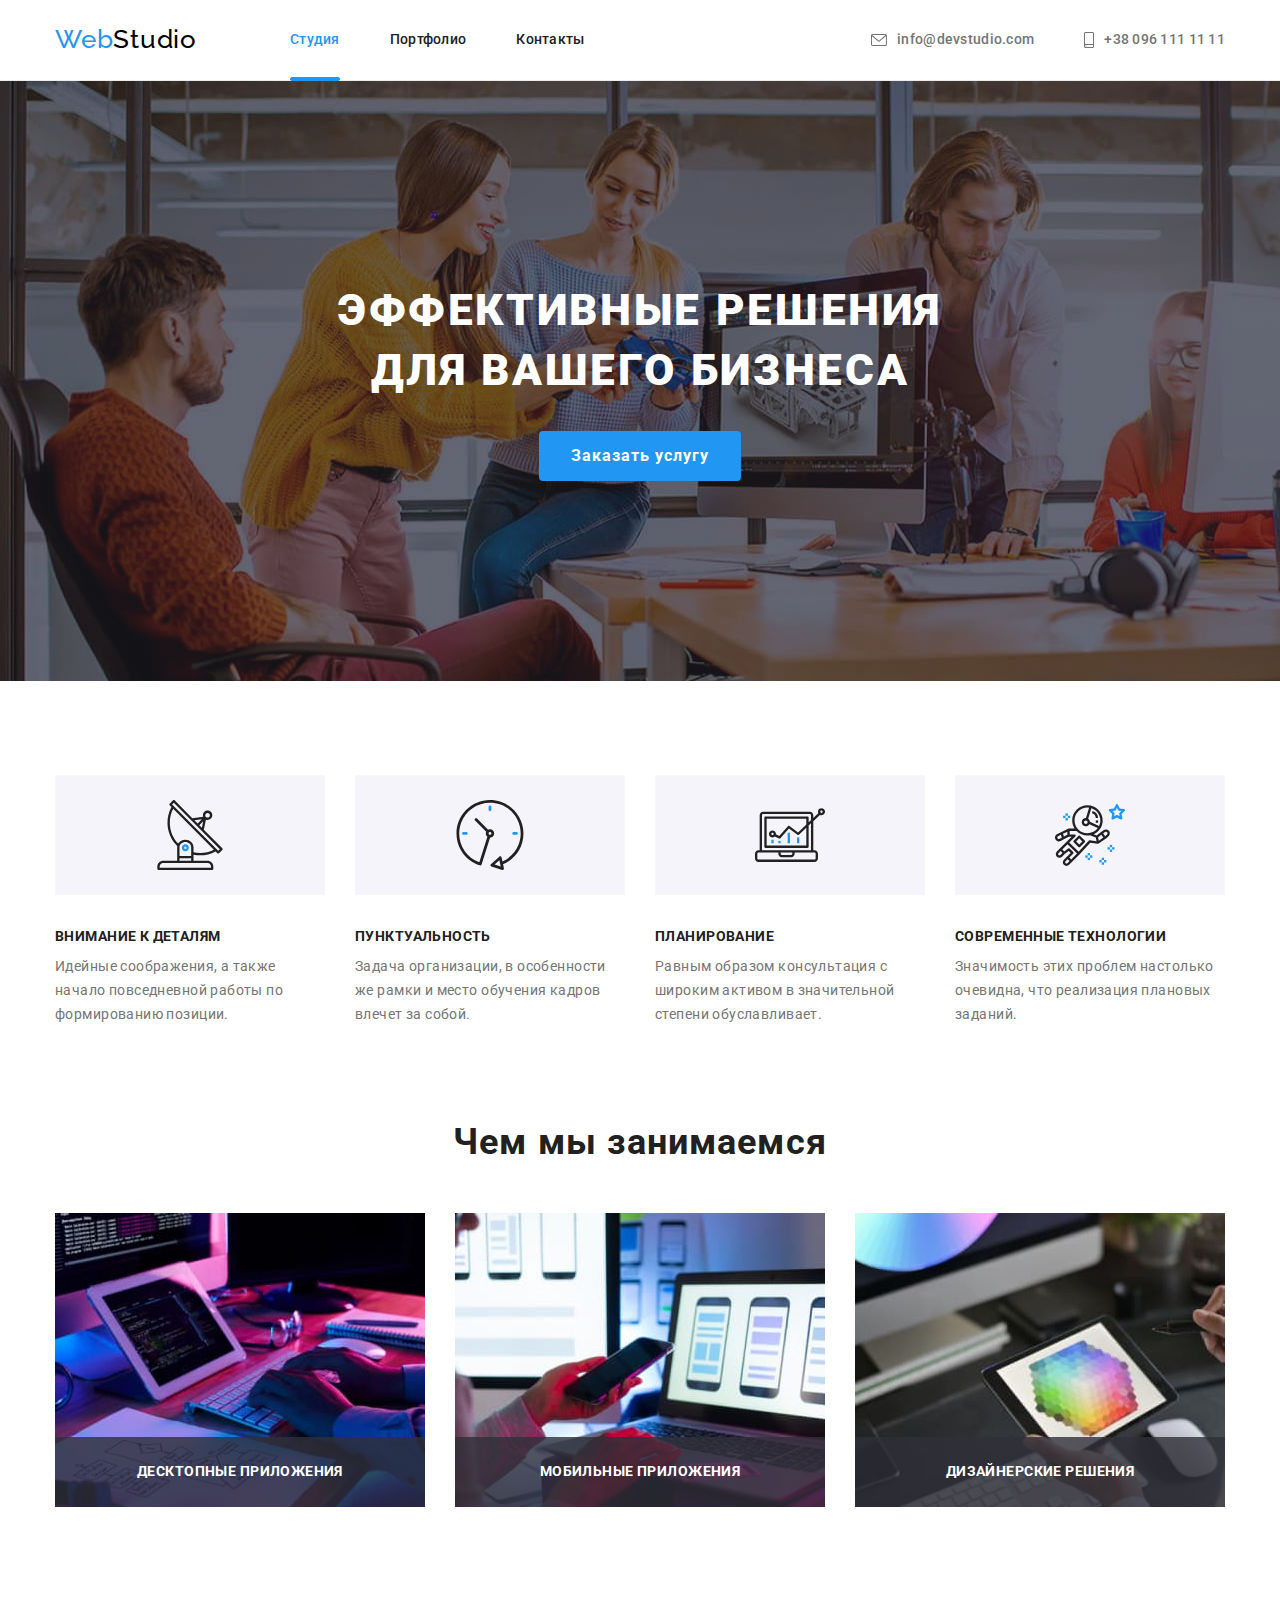
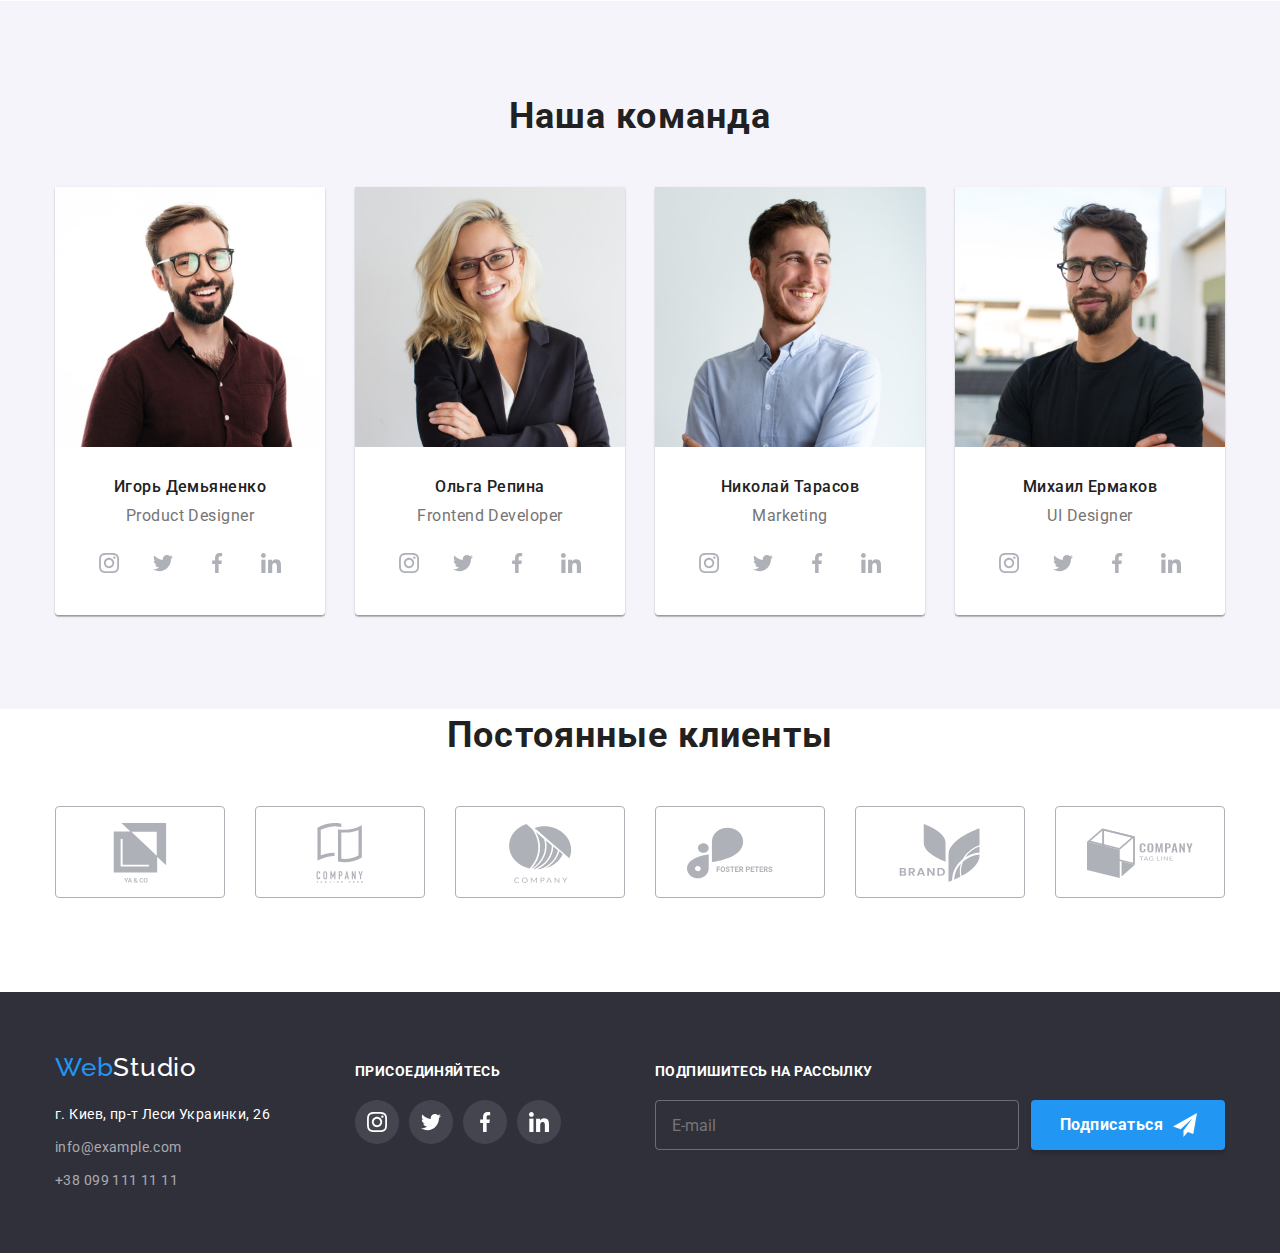
==== index.html @ 67bd7c1f "Скопировал 6 дз" ====
<!DOCTYPE html>
<html lang="ru">
<head>
    <meta charset="UTF-8">
    <meta http-equiv="X-UA-Compatible" content="IE=edge">
    <meta name="viewport" content="width=device-width, initial-scale=1.0">
    <title>Студия</title>

    <link rel="preconnect" href="https://fonts.googleapis.com">
    <link rel="preconnect" href="https://fonts.gstatic.com" crossorigin>
    <link href="https://fonts.googleapis.com/css2?family=Raleway:wght@700&family=Roboto:wght@400;500;700;900&display=swap"
        rel="stylesheet">
<link rel="stylesheet" href="https://cdnjs.cloudflare.com/ajax/libs/modern-normalize/1.1.0/modern-normalize.css">
        <link rel="stylesheet" href="./css/styles.css" />

</head>
<body>
    <header class="header">
     <div class="container header-container">
      <nav class="nav">
        <a href="./index.html" class="logo" lang="en"><span class="accent">Web</span>Studio
        </a>

        <ul class="site-nav list">
            <li class="nav-item current"><a href="./index.html" class="link current">Студия</a></li>
            <li class="nav-item"><a href="./portfolio.html" class="link">Портфолио</a></li>
            <li class="nav-item"><a href="" class="link">Контакты</a></li>
        </ul>
      </nav>
      
        <ul class="contacts list">
            <li class="contacts-item"><a href="mailto:info@devstudio.com" class="link"><svg class="mail-icon contact-icon"><use href="./images/icons.svg/symbol-defs.svg#icon-mail"></use></svg>info@devstudio.com</a></li>
            <li class="contacts-item"><a href="tel:+380961111111" class="link"><svg class="tel-icon contact-icon"><use href="./images/icons.svg/symbol-defs.svg#icon-tel"></use></svg>+38 096 111 11 11</a></li>
        </ul>
      </div>
    </header>

    <main>
    <section class="hero">
        <div class="container hero-container">
        <h1 class="title">Эффективные решения для вашего бизнеса</h1>

        <button type="button" class="button" data-modal-open>Заказать услугу</button>
    </div>
    </section>

    <section class="section pros">
        <div class="container">
        <h2 class="title visually-hidden">Особенности</h2>

        <ul class="pros-list list">
            <li class="pros-list-item"><svg class="pros-icons"><use href="./images/icons.svg/symbol-defs.svg#icon-details"></use></svg><h3 class="title">Внимание к деталям</h3>
            <p class="text">Идейные соображения, а также начало повседневной работы по формированию позиции.</p></li>
            <li class="pros-list-item"><svg class="pros-icons"><use href="./images/icons.svg/symbol-defs.svg#icon-punct"></use></svg><h3 class="title">Пунктуальность</h3>
            <p class="text">Задача организации, в особенности же рамки и место обучения кадров влечет за собой.</p></li>
            <li class="pros-list-item"><svg class="pros-icons"><use href="./images/icons.svg/symbol-defs.svg#icon-plan"></use></svg><h3 class="title">Планирование</h3>
            <p class="text">Равным образом консультация с широким активом в значительной степени обуславливает.</p></li>
            <li class="pros-list-item"><svg class="pros-icons"><use href="./images/icons.svg/symbol-defs.svg#icon-tech"></use></svg><h3 class="title">Современные технологии</h3>
            <p class="text">Значимость этих проблем настолько очевидна, что реализация плановых заданий.</p></li>
        </ul>
    </div>
    </section>

    <section class="section job">
        <div class="container">
        <h2 class="section-title">Чем мы занимаемся</h2>

        <ul class="job-list list">
            <li class="item-list"><div class="thumb job-label">
                <img src="./images/wwad/tabletpc1.jpg" alt="Планшет и клавиатура" width="370" height="294"/>
            <h3 class="job-list-label">Десктопные приложения</h3></div>
        </li>
            <li class="item-list"><div class="thumb job-label">
                <img src="./images/wwad/notebook.jpg" alt="Ноутбук" width="370" height="294"/>
            <h3 class="job-list-label">Мобильные приложения</h3></div>
        </li>
            <li class="item-list"><div class="thumb job-label">
                <img src="./images/wwad/tabletpc2.jpg" alt="Планшет и ручка" width="370" height="294"/>
            <h3 class="job-list-label">Дизайнерские решения</h3></div>
        </li>
        </ul>
        </div>
    </section>

    <section class="section-team">
        <div class="container">
        <h2 class="section-title">Наша команда</h2>

        <ul class="team-list list">
            <li class="team-item">
                <img src="./images/our-team/designer.jpg" alt="Дизайнер компании" width="270" height="260"/>
                <div class="team-info">
            <h3 class="title">Игорь Демьяненко</h3>
            <p class="text" lang="en">Product Designer</p>
            <ul class="social-links list">
                <li class="social-links-item">
                    <a href="" class="team-social-link link"><svg class="social-links-icons"><use href="./images/icons.svg/symbol-defs.svg#icon-instagram"></use></svg></a>
                </li>
                <li class="social-links-item">
                    <a href="" class="team-social-link link"><svg class="social-links-icons"><use href="./images/icons.svg/symbol-defs.svg#icon-twitter"></use></svg></a>
                </li>
                <li class="social-links-item">
                    <a href="" class="team-social-link link"><svg class="social-links-icons"><use href="./images/icons.svg/symbol-defs.svg#icon-facebook"></use></svg></a>
                </li>
                <li class="social-links-item">
                    <a href="" class="team-social-link link"><svg class="social-links-icons"><use href="./images/icons.svg/symbol-defs.svg#icon-linkedin"></use></svg></a>
                </li>
            </ul>
            </div>
        </li>
            <li class="team-item">
                <img src="./images/our-team/developer.jpg" alt="Девелопер компании" width="270" height="260"/>
                <div class="team-info">
            <h3 class="title">Ольга Репина</h3>
            <p class="text" lang="en">Frontend Developer</p>
            <ul class="social-links list">
                <li class="social-links-item">
                    <a href="" class="team-social-link link"><svg class="social-links-icons"><use href="./images/icons.svg/symbol-defs.svg#icon-instagram"></use></svg></a>
                </li>
                <li class="social-links-item">
                    <a href="" class="team-social-link link"><svg class="social-links-icons"><use href="./images/icons.svg/symbol-defs.svg#icon-twitter"></use></svg></a>
                </li>
                <li class="social-links-item">
                    <a href="" class="team-social-link link"><svg class="social-links-icons"><use href="./images/icons.svg/symbol-defs.svg#icon-facebook"></use></svg></a>
                </li>
                <li class="social-links-item">
                    <a href="" class="team-social-link link"><svg class="social-links-icons"><use href="./images/icons.svg/symbol-defs.svg#icon-linkedin"></use></svg></a>
                </li>
            </ul>
            </div>
        </li>
            <li class="team-item">
                <img src="./images/our-team/marketing.jpg" alt="Маркетолог компании" width="270" height="260"/>
                <div class="team-info">
            <h3 class="title">Николай Тарасов</h3>
            <p class="text" lang="en">Marketing</p>
            <ul class="social-links list">
                <li class="social-links-item">
                    <a href="" class="team-social-link link"><svg class="social-links-icons"><use href="./images/icons.svg/symbol-defs.svg#icon-instagram"></use></svg></a>
                </li>
                <li class="social-links-item">
                    <a href="" class="team-social-link link"><svg class="social-links-icons"><use href="./images/icons.svg/symbol-defs.svg#icon-twitter"></use></svg></a>
                </li>
                <li class="social-links-item">
                    <a href="" class="team-social-link link"><svg class="social-links-icons"><use href="./images/icons.svg/symbol-defs.svg#icon-facebook"></use></svg></a>
                </li>
                <li class="social-links-item">
                    <a href="" class="team-social-link link"><svg class="social-links-icons"><use href="./images/icons.svg/symbol-defs.svg#icon-linkedin"></use></svg></a>
                </li>
            </ul>
            </div>
        </li>
            <li class="team-item">
                <img src="./images/our-team/uidesigner.jpg" alt="Дизайнер пользовательского интерфейса компании" width="270" height="260"/>
                <div class="team-info">
            <h3 class="title">Михаил Ермаков</h3>
            <p class="text" lang="en">UI Designer</p>
            <ul class="social-links list">
                <li class="social-links-item">
                    <a href="" class="team-social-link link"><svg class="social-links-icons"><use href="./images/icons.svg/symbol-defs.svg#icon-instagram"></use></svg></a>
                </li>
                <li class="social-links-item">
                    <a href="" class="team-social-link link"><svg class="social-links-icons"><use href="./images/icons.svg/symbol-defs.svg#icon-twitter"></use></svg></a>
                </li>
                <li class="social-links-item">
                    <a href="" class="team-social-link link"><svg class="social-links-icons"><use href="./images/icons.svg/symbol-defs.svg#icon-facebook"></use></svg></a>
                </li>
                <li class="social-links-item">
                    <a href="" class="team-social-link link"><svg class="social-links-icons"><use href="./images/icons.svg/symbol-defs.svg#icon-linkedin"></use></svg></a>
                </li>
            </ul>
            </div>
        </li>
        </ul>
        </div>
    </section>

    <section class="section companies">
        <div class="container">
            <h2 class="section-title">Постоянные клиенты</h2>
            <ul class="companies-list list">
                <li class="companies-list-item"><a href="" class="companies-link">
                    <svg class="companies-icons"><use href="./images/icons.svg/symbol-defs.svg#icon-comp-1"></use></svg>
                </a></li>
                <li class="companies-list-item"><a href="" class="companies-link">
                    <svg class="companies-icons"><use href="./images/icons.svg/symbol-defs.svg#icon-comp-2"></use></svg>
                </a></li>
                <li class="companies-list-item"><a href="" class="companies-link">
                    <svg class="companies-icons"><use href="./images/icons.svg/symbol-defs.svg#icon-comp-3"></use></svg>
                </a></li>
                <li class="companies-list-item"><a href="" class="companies-link">
                    <svg class="companies-icons"><use href="./images/icons.svg/symbol-defs.svg#icon-comp-4"></use></svg>
                </a></li>
                <li class="companies-list-item"><a href="" class="companies-link">
                    <svg class="companies-icons"><use href="./images/icons.svg/symbol-defs.svg#icon-comp-5"></use></svg>
                </a></li>
                <li class="companies-list-item"><a href="" class="companies-link">
                    <svg class="companies-icons"><use href="./images/icons.svg/symbol-defs.svg#icon-comp-6"></use></svg>
                </a></li>
            </ul>
        </div>
    </section>
</main>

    <footer class="footer">
        <div class="container footer-box">
            <div class="footer-left-side">
            <div class="footer-list">
            <a href="./index.html" class="logo" lang="en"><span class="accent">Web</span>Studio</a>
        
            <address class="adress">
                <p class="text">г. Киев, пр-т Леси Украинки, 26</p>
            
                <ul class="list">
                    <li class="adress-item"><a href="mailto:info@example.com" class="adress-link link adress">info@example.com</a></li>
                    <li class="adress-item"><a href="tel:+380991111111" class="adress-link link adress">+38 099 111 11 11</a></li>
                </ul>
            </address>
        </div>
            <div class="footer-links">
            <h2 class="social-links-title">присоединяйтесь</h2>
            <ul class="footer-links-list list">
                <li class="footer-links-item">
                    <a href="" class="footer-social-link link"><svg class="social-links-icons footer-icons"><use href="./images/icons.svg/symbol-defs.svg#icon-instagram"></use></svg>
                    </a></li>
                <li class="footer-links-item">
                    <a href="" class="footer-social-link link"><svg class="social-links-icons footer-icons"><use href="./images/icons.svg/symbol-defs.svg#icon-twitter"></use></svg>
                    </a></li>
                <li class="footer-links-item">
                    <a href="" class="footer-social-link link"><svg class="social-links-icons footer-icons"><use href="./images/icons.svg/symbol-defs.svg#icon-facebook"></use></svg>
                    </a></li>
                <li class="footer-links-item">
                    <a href="" class="footer-social-link link"><svg class="social-links-icons footer-icons"><use href="./images/icons.svg/symbol-defs.svg#icon-linkedin"></use></svg>
                    </a></li>
            </ul>
            </div>
        </div>
            <div class="footer-form">
                <p class="email-form-text">Подпишитесь на рассылку</p>
                <form name="email-form" class="email-form" autocomplete="on">
                        <input name="email" type="email" class="email-input" placeholder="E-mail" required>
                    <button type="submit" class="email-submit-button">Подписаться<svg class="send-icon"><use href="./images/icons.svg/symbol-defs.svg#icon-send"></use></svg></button>
                </form>
            </div>
          </div>
    </footer>
    <div class="backdrop is-hidden" data-modal>
        <div class="modal-window">
            <button class="close-button" type="button" data-modal-close><svg class="close-button-icon"><use href="./images/icons.svg/symbol-defs.svg#icon-close"></use></svg></button>
            <form class="modal-form">        
            <p class="modal-title">Оставьте свои данные, мы вам перезвоним</p>
            <label class="modal-form-label">
                Имя
                <span class="modal-form-box">
                <input type="name" class="input-form" name="name" required><svg class="modal-form-icon"><use href="./images/icons.svg/symbol-defs.svg#icon-person"></use></svg></span>
            </label> 
            <label class="modal-form-label">
                Телефон
                <span class="modal-form-box">
                <input type="tel" class="input-form" name="tel" required><svg class="modal-form-icon"><use href="./images/icons.svg/symbol-defs.svg#icon-phone"></use></svg></span>
            </label>
            <label class="modal-form-label">
                Почта
                <span class="modal-form-box">
                <input type="email" class="input-form" name="email" required><svg class="modal-form-icon"><use href="./images/icons.svg/symbol-defs.svg#icon-email"></use></svg></span>
            </label>
            <label class="modal-form-label">
                Комментарий
                <textarea name="comment" class="modal-textarea input-form" placeholder="Введите текст">
                </textarea>
            </label>
            <input type="checkbox" name="user_policy" class="modal-check visually-hidden" id="modal-checkbox" required>
            <label for="modal-checkbox" class="checkbox-label">
                    Соглашаюсь с рассылкой и принимаю&nbsp; <a href="" class="modal-form-link">Условия договора</a>
                </label>
                <button type="submit" class="modal-form-submit">Отправить</button>
        </form>
     </div>
    </div> 
    <script src="./modal.js"></script>
</body>
</html>
---- css/styles.css ----
/* Цвет фона шапки #FFFFFF */
/* Цвет фона подвала #2F303A */
/* Основной цвет фона #E5E5E5 */
/* Вторичный цвет фона #F5F4FA */
/* Основной цвет #212121 */
/* Вторичный цвет #757575 */
/* Цвет акцента #2196F3 */
/* Цвет ссылок адресса rgba(255, 255, 255, 0.6); */
/* Белый цвет #FFFFFF */
/* Чёрный цвет #000000 */

:root {
  --header-bgc: #ffffff;
  --footer-bgc: #2f303a;
  --primary-bgc: #e5e5e5;
  --secondary-bgc: #f5f4fa;
  --primary-text-color: #212121;
  --secondary-text-color: #757575;
  --accent-colour: #2196f3;
  --secondary-white-color: rgba(255, 255, 255, 0.6);
  --primary-white-color: #ffffff;
  --primary-black-color: #000000;
  --adress-color: rgba(255, 255, 255, 0.6);
  --accent-secondary-color: #188ce8;
  --work-list-set-gap: 30px;
  --header-border-color: #ececec;
  --social-link-team-color: #afb1b8;
  --label-bg-color: rgba(47, 48, 58, 0.8);
  --works-overlay-color: rgba(33, 150, 243, 0.9);
  --backdrop-bg-color: rgba(0, 0, 0, 0.2);
}

body {
  background-color: var(--primary-white-color);
  color: var(--primary-text-color);

  font-family: Roboto, sans-serif;
}

img {
  display: block;
}

p:last-child {
  margin-bottom: 0;
}

.list {
  list-style-type: none;
  padding-left: 0;
  margin-top: 0;
  margin-bottom: 0;
}

.title {
  font-weight: 700;
  font-size: 36px;
  line-height: 1.17;
  letter-spacing: 0.03em;

  margin-top: 0;
  margin-bottom: 50px;
}

.thumb {
  position: relative;
    overflow: hidden;
}

.visually-hidden {
  position: absolute !important;
  clip: rect(1px 1px 1px 1px);
  clip: rect(1px, 1px, 1px, 1px);
  padding: 0 !important;
  border: 0 !important;
  height: 1px !important;
  width: 1px !important;
  overflow: hidden;
}

.section-title {
  font-weight: 700;
  font-size: 36px;
  line-height: 1.17;
  letter-spacing: 0.03em;
  text-align: center;

  margin-top: 0;
  margin-bottom: 50px;
}

.link {
  color: var(--primary-text-color);

  text-decoration: none;

  transition-property: color;
  transition-duration: 250ms;
  transition-timing-function: cubic-bezier(0.4, 0, 0.2, 1);
}

.section {
  padding-top: 94px;
  padding-bottom: 94px;
}

.header {
  background-color: var(--primary-white-color);

  border-bottom: 1px solid var(--header-border-color);

  font-weight: 500;
  font-size: 14px;
  line-height: 1.14;
  letter-spacing: 0.02em;

  padding-top: 24px;
  padding-bottom: 25px;
}

.container {
  width: 1200px;
  padding-left: 15px;
  padding-right: 15px;
  margin-left: auto;
  margin-right: auto;
}

.container.header-container {
  display: flex;
  align-items: center;
}

.accent {
  color: var(--accent-colour);
}

.logo {
  color: var(--primary-black-color);

  text-decoration: none;

  font-family: Raleway;
  font-weight: 500;
  font-size: 26px;
  line-height: 1.2;
  letter-spacing: 0.03em;

  transition-property: color;
  transition-duration: 250ms;
  transition-timing-function: cubic-bezier(0.4, 0, 0.2, 1);
}

.logo:hover,
.logo:focus {
  color: var(--accent-colour);
}

.link:hover,
.link:focus {
  color: var(--accent-colour);
}

.nav {
  display: flex;
  align-items: center;
}

.site-nav {
  display: flex;
  margin-left: 93px;
}

.nav-item:not(:first-child) {
  margin-left: 50px;
}

.contacts {
  display: flex;
  margin-left: auto;
}

.contacts-item .link {
  display: flex;
}

.contact-icon {
  fill: var(--secondary-text-color);
  margin-right: 10px;
}

.contacts-item .link:hover .contact-icon,
.contacts-item .link:focus .contact-icon {
  fill: var(--accent-colour);
}

.mail-icon {
  margin: auto;
  margin-right: 10px;
  width: 16px;
  height: 12px;

  transition-property: fill;
  transition-duration: 250ms;
  transition-timing-function: cubic-bezier(0.4, 0, 0.2, 1);
}

.tel-icon {
  width: 10px;
  height: 16px;

  transition-property: fill;
  transition-duration: 250ms;
  transition-timing-function: cubic-bezier(0.4, 0, 0.2, 1);
}

.site-nav .link.current {
  color: var(--accent-colour);
}

.nav-item.current{
  position: relative;
}

.site-nav .link.current::after {
  display: block;
  position: absolute;
  bottom: -33px;
  content: "";
  background-color: var(--accent-colour);
  width: 100%;
  height: 4px;
  border-radius: 2px;
  border: 1px solid var(--accent-colour);
}

.contacts-item:not(:first-child) {
  margin-left: 50px;
}

.contacts .link {
  color: var(--secondary-text-color);
}
  
.contacts .link:hover,
.contacts .link:focus {
  color: var(--accent-colour);
}

.footer {
  background-color: var(--footer-bgc);

  padding-top: 60px;
  padding-bottom: 60px;
}

.footer .logo {
  color: var(--primary-white-color);

  text-decoration: none;

  font-family: Raleway;
  font-weight: 500;
  font-size: 26px;
  line-height: 1.2;
  letter-spacing: 0.03em;
}

.footer .logo:hover,
.footer .logo:focus {
  color: var(--accent-colour);
}

.container.footer-box {
  display: flex;
  align-items: baseline;
  justify-content: space-between;
}

.footer-left-side {
  flex-wrap: wrap;
  justify-content: space-between;
}

.adress {
  margin-top: 20px;
}

.adress .text {
  color: var(--primary-white-color);

  margin-top: 0;
  margin-bottom: 9px;

  font-style: normal;
  font-weight: 400;
  font-size: 14px;
  line-height: 1.7;
  letter-spacing: 0.03em;
}

.adress-link {
  color: var(--adress-color);

  font-style: normal;
  font-weight: 400;
  font-size: 14px;
  line-height: 1.7;
  letter-spacing: 0.03em;
}

.adress-item:first-child {
  margin-bottom: 9px;
}

.adress-list .link:hover,
.adress-list .link:focus {
  color: var(--accent-colour);
}

.social-links-title {
  color: var(--primary-white-color);

  font-size: 14px;
  line-height: 1.14;
  letter-spacing: 0.03em;
  text-transform: uppercase;

  margin-top: 0px;
  margin-bottom: 20px;
}

.footer-list {
  display: inline-block;
  width: calc((100% - 30px) / 2);
}

.footer-left-side {
  display: flex;
  width: calc((100% - 30px) / 2);
}

.footer-form {
  width: calc((100% - 30px) / 2);
}

.footer-links {
  display: inline-block;
  width: calc((100% - 30px) / 2);
}

.footer-links-list {
  display: flex;
}

.footer-links-item:not(:first-child) {
  margin-left: 10px;
}

.footer-left-side{
  display: flex;
  align-items: baseline;
}

.email-form-text {
  color: var(--primary-white-color);

  margin-top: 0;
  margin-bottom: 20px;

  font-weight: 700;
  font-size: 14px;
  line-height: 1.14;
  letter-spacing: 0.03em;
  text-transform: uppercase;
}

.email-form {
  display: flex;
}

.email-input {
  padding-left: 16px;
  flex-grow: 1;
  height: 50px;

  color: var(--primary-white-color);
  background-color: transparent;
  border: 1px solid rgba(255, 255, 255, 0.3);
  box-shadow:(0px 4px 4px rgba(0, 0, 0, 0.15));
  border-radius: 4px;
}

.send-icon {
  fill: var(--primary-white-color);
  width: 24px;
  height: 24px;
  margin-left: 10px;
}

.email-submit-button {
  display: inline-flex;
  align-items: center;
  color: var(--primary-white-color);
  background-color: var(--accent-colour);

  border: 0px;
  box-shadow: 0px 4px 4px rgba(0, 0, 0, 0.15);
  border-radius: 4px;

  cursor: pointer;

  margin-left: 12px;
  padding-left: 29px;
  padding-right: 28px;

  font-style: normal;
  font-weight: 700;
  font-size: 16px;
  line-height: 1.88;
  letter-spacing: 0.03em;

  transition-property: background-color;
  transition-duration: 250ms;
  transition-timing-function: cubic-bezier(0.4, 0, 0.2, 1);
}

.email-submit-button:hover,
.email-submit-button:focus {
  color: var(--primary-white-color);
  background-color: var(--accent-secondary-color);
}

.hero {
  background-color: #2f303a;
  background-image: linear-gradient(
      rgba(47, 48, 58, 0.4),
      rgba(47, 48, 58, 0.4)
    ),
    url(../images/bg-images/hero-bg.jpg);
  background-repeat: no-repeat;
  background-size: cover;
  text-align: center;

  padding-top: 200px;
  padding-bottom: 200px;
}

.container.hero-container {
  margin-left: auto;
  margin-right: auto;
  max-width: 696px;
}

.hero .title {
  color: var(--primary-white-color);

  margin-top: 0;
  margin-bottom: 30px;

  font-weight: 900;
  font-size: 44px;
  line-height: 1.36;

  text-align: center;
  letter-spacing: 0.06em;
  text-transform: uppercase;
}

.hero .button {
  background-color: var(--accent-colour);
  color: var(--primary-white-color);

  border: 0px;
  border-radius: 4px;
  padding: 10px 32px;

  cursor: pointer;

  font-family: inherit;
  font-weight: 700;
  font-size: 16px;
  line-height: 1.88;
  letter-spacing: 0.06em;

  transition-property: background-color;
  transition-duration: 250ms;
  transition-timing-function: cubic-bezier(0.4, 0, 0.2, 1);
}

.hero .button:hover,
.hero .button:focus {
  background-color: var(--accent-secondary-color);
}

.section.pros {
  padding-bottom: 47px;
}

.pros-list {
  margin-top: calc(-1 * var(--work-list-set-gap));
  margin-left: calc(-1 * var(--work-list-set-gap));
  display: flex;
  flex-wrap: wrap;
}

.pros-icons {
  width: 100%;
  height: 120px;
  background-color: var(--secondary-bgc);
  padding: 25px 100px;
  margin-bottom: 30px;
}

.pros-list-item {
  margin-top: var(--work-list-set-gap);
  margin-left: var(--work-list-set-gap);
  flex-basis: calc(100% / 4 - var(--work-list-set-gap));
}

.pros-list .title {
  margin-top: 0;
  margin-bottom: 10px;

  font-weight: 700;
  font-size: 14px;
  line-height: 1.14;
  letter-spacing: 0.03em;
  text-transform: uppercase;
}

.pros-list .text {
  color: var(--secondary-text-color);

  font-size: 14px;
  line-height: 1.7;
  letter-spacing: 0.03em;

  margin-top: 0;
  margin-bottom: 0;
}

.section.job {
  padding-top: 47px;
}

.job-list {
  margin-top: calc(-1 * var(--work-list-set-gap));
  margin-left: calc(-1 * var(--work-list-set-gap));
  display: flex;
  flex-wrap: wrap;
}

.job-list .item-list {
  margin-top: var(--work-list-set-gap);
  margin-left: var(--work-list-set-gap);
  flex-basis: calc(100% / 3 - var(--work-list-set-gap));
}

.job-list-label {
  color: var(--primary-white-color);
  background-color: var(--label-bg-color);

  font-weight: 700;
  font-size: 14px;
  line-height: 1.14;
  text-align: center;
  letter-spacing: 0.03em;
  text-transform: uppercase;

  width: 100%;
  height: 70px;
  position: absolute;
  bottom: 0;
  margin: 0;
  padding-top: 27px;
}

/* ======TEAM====== */

.section-team {
  background-color: var(--secondary-bgc);

  padding-top: 94px;
  padding-bottom: 94px;
}

.team-list .title {
  font-weight: 500;
  font-size: 16px;
  line-height: 1.19;
  letter-spacing: 0.03em;
  text-align: center;

  margin-bottom: 10px;
}

.team-list {
  margin: auto;
  margin-top: calc(-1 * var(--work-list-set-gap));
  margin-left: calc(-1 * var(--work-list-set-gap));
  display: flex;
  flex-wrap: wrap;
}

.team-item {
  box-shadow: 0px 1px 3px rgba(0, 0, 0, 0.12), 0px 1px 1px rgba(0, 0, 0, 0.14),
    0px 2px 1px rgba(0, 0, 0, 0.2);
  border-radius: 0px 0px 4px 4px;

  margin-top: var(--work-list-set-gap);
  margin-left: var(--work-list-set-gap);
  flex-basis: calc(100% / 4 - var(--work-list-set-gap));
}

.team-list .text {
  color: var(--secondary-text-color);
  font-size: 16px;
  line-height: 1.19;
  letter-spacing: 0.03em;
  text-align: center;

  margin-top: 0;
}

.team-info {
  border-radius: 0px 0px 4px 4px;

  padding-top: var(--work-list-set-gap);
  padding-bottom: var(--work-list-set-gap);
  background-color: var(--primary-white-color);
}

.social-links {
  display: flex;
  justify-content: center;
  align-content: center;
}

.footer-social-link {
  background-color: rgba(255, 255, 255, 0.1);

  width: 44px;
  height: 44px;
  border-radius: 50%;

  display: flex;
  justify-content: center;
  align-items: center;

  transition-property: background-color;
  transition-duration: 250ms;
  transition-timing-function: cubic-bezier(0.4, 0, 0.2, 1);
}

.footer-social-link:hover,
.footer-social-link:focus {
  background-color: var(--accent-colour);
}

.social-links-icons.footer-icons {
  fill: var(--primary-white-color);
}

.social-links-item {
  display: flex;
  justify-content: center;
  align-content: center;
}

.social-links-item:not(:first-child) {
  margin-left: 10px;
}

.team-social-link {
  width: 44px;
  height: 44px;
  padding: 12px;
  border-radius: 50%;

  transition-property: background-color;
  transition-duration: 250ms;
  transition-timing-function: cubic-bezier(0.4, 0, 0.2, 1);
}

.social-links-icons {
  fill: var(--social-link-team-color);
  width: 20px;
  height: 20px;

  transition-property: fill;
  transition-duration: 250ms;
  transition-timing-function: cubic-bezier(0.4, 0, 0.2, 1);
}

.team-social-link:hover,
.team-social-link:focus {
  background-color: var(--accent-colour);
}

.team-social-link:focus .social-links-icons,
.team-social-link:hover .social-links-icons {
  fill: var(--primary-white-color);
}

/* ======TEAM END====== */

.companies {
  padding-top: 5px;
}

.companies-list {
  display: flex;
  flex-wrap: wrap;
  margin-top: calc(-1 * var(--work-list-set-gap));
  margin-left: calc(-1 * var(--work-list-set-gap));
}

.companies-icons {
  fill: var(--social-link-team-color);
  width: 106px;
  height: 60px;

  transition-property: fill;
  transition-duration: 250ms;
  transition-timing-function: cubic-bezier(0.4, 0, 0.2, 1);
}

.companies-link {
  border: 1px solid var(--social-link-team-color);
  border-radius: 4px;
  width: 100%;
  height: 92px;
  display: flex;
  justify-content: center;
  align-content: center;
  padding-top: 16px;
  padding-bottom: 16px;

  transition-property: border;
  transition-duration: 250ms;
  transition-timing-function: cubic-bezier(0.4, 0, 0.2, 1);
}

.companies-link:hover,
.companies-link:focus {
  border: 1px solid var(--accent-colour);
  border-radius: 4px;
}

.companies-link:hover .companies-icons,
.companies-link:focus .companies-icons {
  fill: var(--accent-colour);
}

.companies-list-item {
  margin-top: var(--work-list-set-gap);
  margin-left: var(--work-list-set-gap);
  flex-basis: calc(100% / 6 - var(--work-list-set-gap));
}

/* ======PORTFOLIO BUTTON====== */

.button-list {
  display: flex;
  justify-content: center;
  margin-bottom: 50px;
}

.filt-button {
  color: var(--primary-text-color);
  background-color: var(--secondary-bgc);

  border-radius: 4px;
  padding: 6px 22px;
  border: 0px;

  cursor: pointer;

  font-family: Roboto;
  font-weight: 500;
  font-size: 16px;
  line-height: 1.6;
  text-align: center;
  letter-spacing: 0.03em;

  transition-property: color, background-color, box-shadow;
  transition-duration: 250ms;
  transition-timing-function: cubic-bezier(0.4, 0, 0.2, 1);
}

.filt-button-item:not(:first-child) {
  margin-left: 8px;
}

.filt-button:hover,
.filt-button:focus {
  box-shadow: 0px 3px 1px rgba(0, 0, 0, 0.1), 0px 1px 2px rgba(0, 0, 0, 0.08),
    0px 2px 2px rgba(0, 0, 0, 0.12);
  background-color: var(--accent-colour);
  color: var(--primary-white-color);
}

/* ======END PORTFOLIO BUTTON====== */

/* ======PORTFOLIO WORKS====== */

.work-list {
  margin: auto;
  margin-top: calc(-1 * var(--work-list-set-gap));
  margin-left: calc(-1 * var(--work-list-set-gap));
  display: flex;
  flex-wrap: wrap;
}

.work-link {
  display: block;

  transition-property: box-shadow;
  transition-duration: 250ms;
  transition-timing-function: cubic-bezier(0.4, 0, 0.2, 1);
}

.work-link:hover,
.work-link:focus {
  box-shadow: 0px 1px 1px rgba(0, 0, 0, 0.12), 0px 4px 4px rgba(0, 0, 0, 0.06),
    1px 4px 6px rgba(0, 0, 0, 0.16);
}

.work-list .item {
  margin-top: var(--work-list-set-gap);
  margin-left: var(--work-list-set-gap);
  flex-basis: calc(100% / 3 - var(--work-list-set-gap));
}

.work-list .title {
  color: var(--primary-text-color);

  font-weight: 700;
  font-size: 18px;
  line-height: 2;
  letter-spacing: 0.06em;

  margin: 0;
}

.work-list .text {
  color: var(--secondary-text-color);

  font-size: 16px;
  line-height: 1.88;
  letter-spacing: 0.03em;

  margin: 0;
}

.work-info {
  border: 1px solid #eeeeee;
  border-top: 1px solid rgba(255, 255, 255, 0);

  padding: 20px 24px;
}

.overlay-text {
  color: var(--primary-white-color);

  margin: 0;

  font-size: 18px;
  line-height: 1.55;
  letter-spacing: 0.03em;
}

.works-overlay {
  width: 100%;
  height: 100%;
  padding: 63px 24px;

  background-color: var(--works-overlay-color);

  position: absolute;
  bottom: 0;
  transform: translateY(100%);

  transition-property: transform;
  transition-duration: 250ms;
  transition-timing-function: cubic-bezier(0.4, 0, 0.2, 1);
}

.work-link:focus .works-overlay,
.work-link:hover .works-overlay {
  transform: translateY(0);
}
/* ======END PORTFOLIO WORKS====== */

/* ======BACKDROP====== */

.backdrop {
  background-color: var(--backdrop-bg-color);

  position: fixed;
  top: 0;
  left: 0;
  z-index: 100;
  width: 100%;
  height: 100%;

  opacity: 1;
  visibility: visible;
  pointer-events: auto;

  transition: opacity 500ms cubic-bezier(0.4, 0, 0.2, 1), visibility 500ms cubic-bezier(0.4, 0, 0.2, 1);
}

.backdrop.is-hidden{
  opacity: 0;
  visibility: hidden;
  pointer-events: none;
}

.modal-window {
  background-color: var(--primary-white-color);

  position: absolute;
  top: 50%;
  left: 50%;
  transform: translate(-50%, -50%);
  width: 528px;
  height: 580px;
}

.close-button {
  background-color: transparent;

  padding: 0;

  position: absolute;
  top: 8px;
  right: 8px;
  width: 30px;
  height: 30px;
  border: 1px solid rgba(0, 0, 0, 0.1);
  border-radius: 50%;
  cursor: pointer;
}

.close-button-icon {
  fill: var(--primary-black-color);

  width: 18px;
  height: 18px;

  margin-top: 6px;
}

.close-button:hover .close-button-icon,
.close-button:focus .close-button-icon {
  fill: var(--accent-colour);
}

.modal-form {
  display: flex;
  flex-direction: column;
  padding: 40px;
}

.modal-title {
  color: var(--primary-text-color);

  font-weight: 700;
  font-size: 20px;
  line-height: 1.15;
  text-align: center;
  letter-spacing: 0.03em;

  margin-top: 0;
  margin-bottom: 12px;
}

.modal-form-icon {
  position: absolute;
  width: 18px;
  height: 18px;
  top: 50%;
  left: 12px;
  transform: translateY(-50%);
}

.modal-form-box {
  display: block;
  position: relative;
  margin-top: 4px;
  margin-bottom: 10px;
}

.input-form {
  padding-left: 42px;
  padding-top: 12px;
  padding-bottom: 12px;
  width: 100%;
  border: 1px solid rgba(33, 33, 33, 0.2);
  border-radius: 4px;
}

.input-form:focus {
  border-color: var(--accent-colour);
}

.input-form:focus + .modal-form-icon {
  fill: var(--accent-colour);
}

.modal-form-label {
  color: var(--secondary-text-color);

  font-size: 12px;
  line-height: 1.16;
  letter-spacing: 0.01em;
}

.modal-textarea.input-form {
  resize: none;
  height: 120px;
  margin-top: 4px;
  padding-left: 16px;
}

.modal-textarea:focus {
  border-color: var(--accent-colour);
}

.checkbox-label {
  color: var(--secondary-text-color);

  display: flex;
  align-items: center;
  text-align: center;
  font-size: 14px;
  line-height: 1.7;
  letter-spacing: 0.03em;

  margin-top: 20px;
}

.checkbox-label::before {
  display: block;
  content: "";

  cursor: pointer;

  border: 2px solid var(--primary-text-color);
  border-radius: 4px;
  width: 16px;
  height: 15px;
  margin-right: 8px;
  transition-property: border-color, background-color;
  transition-duration: 250ms;
  transition-timing-function: cubic-bezier(0.4, 0, 0.2, 1);
}

.modal-check:checked + .checkbox-label::before {
  border-color: transparent;
  background-color: var(--accent-colour);
  background-image: url(../images/bg-images/check-icon.svg);
  background-repeat: no-repeat;
}

.checkbox-icon {
  position: absolute;
  width: 11px;
  height: 8px;
  opacity: 0;
  
  transform: translateX(-50%);
}

.modal-form-submit {
  color: var(--primary-white-color);
  background-color: var(--accent-colour);

  border: none;
  box-shadow: 0px 4px 4px rgba(0, 0, 0, 0.15);
  border-radius: 4px;
  
  display: flex;
  align-items: center;
  justify-content: center;
  letter-spacing: 0.06em;

  padding-top: 10px;
  padding-bottom: 10px;
  padding-left: 56px;
  padding-right: 56px;
  margin-left: auto;
  margin-right: auto;
  margin-top: 30px;


  transition: background-color 250ms cubic-bezier(0.4, 0, 0.2, 1);;
}

.modal-form-submit:hover,
.modal-form-submit:focus {
  background-color: var(--accent-secondary-color);
}
/* ======END BACKDROP====== */
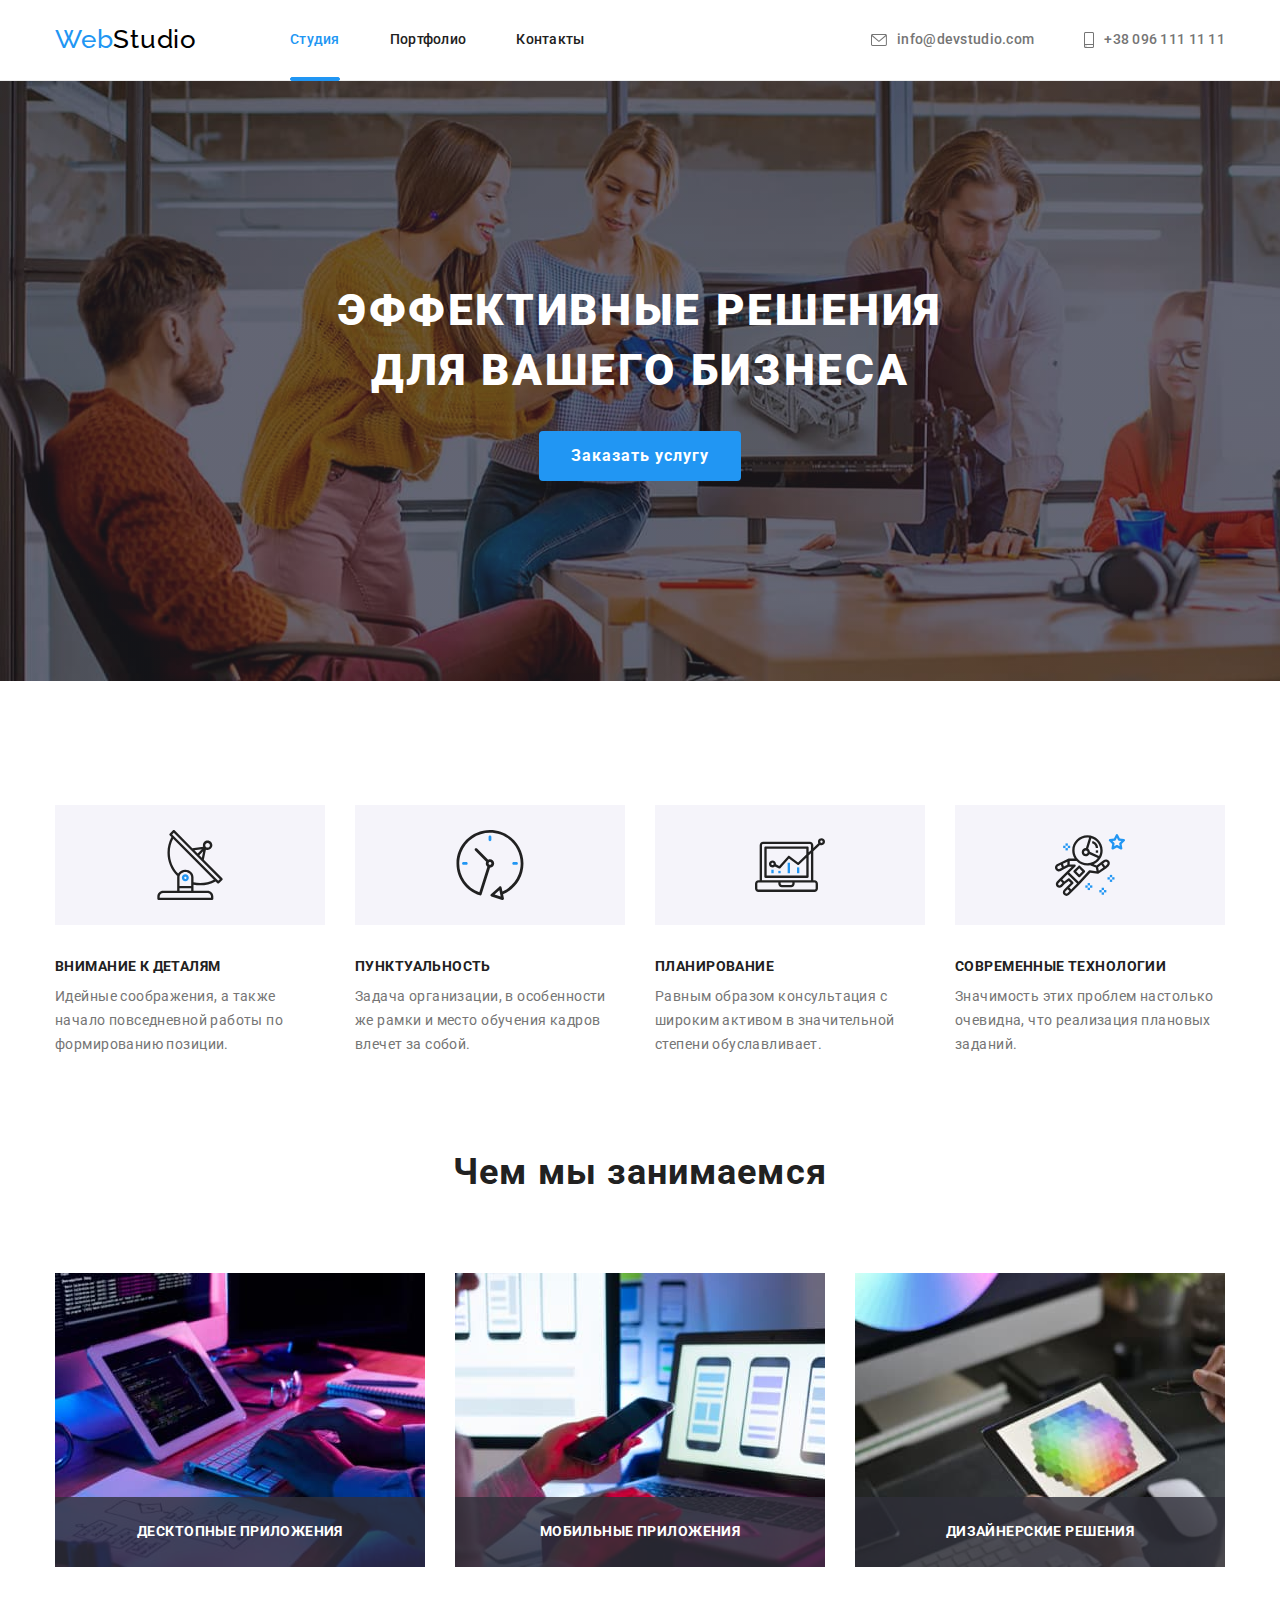
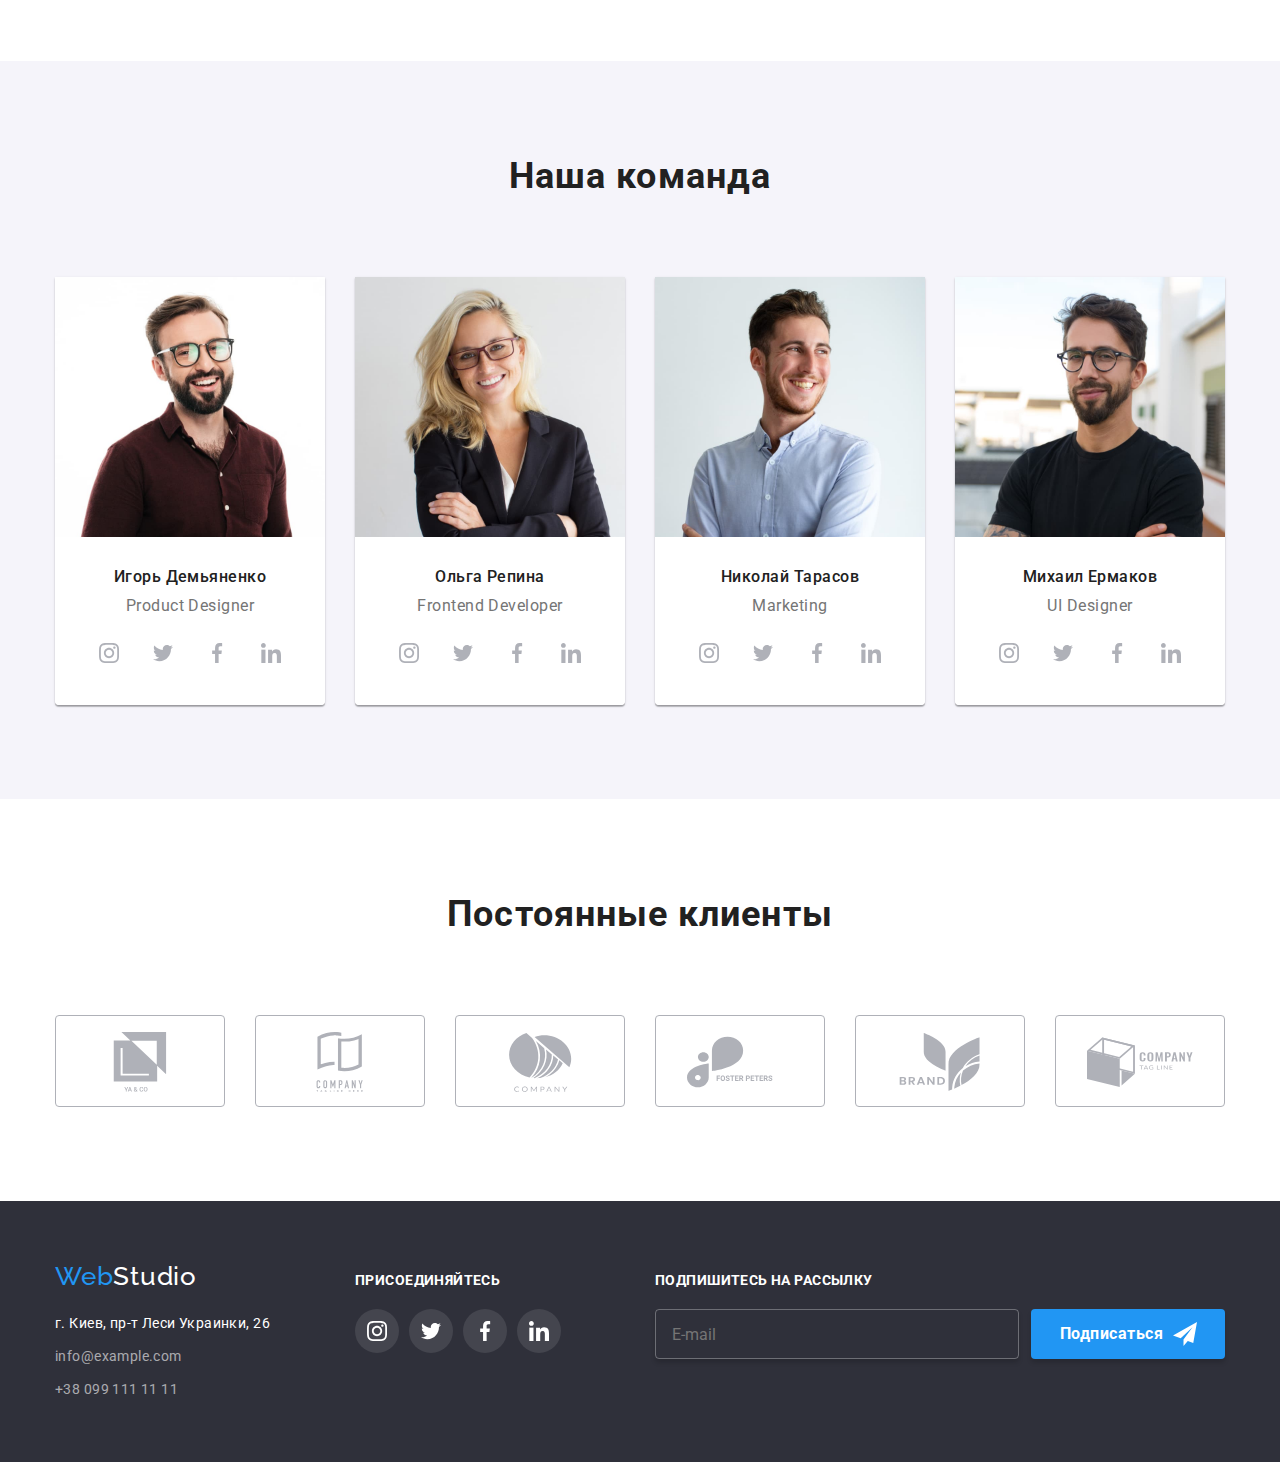
==== commit 6fbdd818: "Layout, base" ====
--- a/index.html
+++ b/index.html
@@ -12,6 +12,7 @@
         rel="stylesheet">
 <link rel="stylesheet" href="https://cdnjs.cloudflare.com/ajax/libs/modern-normalize/1.1.0/modern-normalize.css">
         <link rel="stylesheet" href="./css/styles.css" />
+        <link rel="stylesheet" href="./css/main.min.css" />
 
 </head>
 <body>
--- a/css/styles.css
+++ b/css/styles.css
@@ -9,49 +9,6 @@
 /* Белый цвет #FFFFFF */
 /* Чёрный цвет #000000 */
 
-:root {
-  --header-bgc: #ffffff;
-  --footer-bgc: #2f303a;
-  --primary-bgc: #e5e5e5;
-  --secondary-bgc: #f5f4fa;
-  --primary-text-color: #212121;
-  --secondary-text-color: #757575;
-  --accent-colour: #2196f3;
-  --secondary-white-color: rgba(255, 255, 255, 0.6);
-  --primary-white-color: #ffffff;
-  --primary-black-color: #000000;
-  --adress-color: rgba(255, 255, 255, 0.6);
-  --accent-secondary-color: #188ce8;
-  --work-list-set-gap: 30px;
-  --header-border-color: #ececec;
-  --social-link-team-color: #afb1b8;
-  --label-bg-color: rgba(47, 48, 58, 0.8);
-  --works-overlay-color: rgba(33, 150, 243, 0.9);
-  --backdrop-bg-color: rgba(0, 0, 0, 0.2);
-}
-
-body {
-  background-color: var(--primary-white-color);
-  color: var(--primary-text-color);
-
-  font-family: Roboto, sans-serif;
-}
-
-img {
-  display: block;
-}
-
-p:last-child {
-  margin-bottom: 0;
-}
-
-.list {
-  list-style-type: none;
-  padding-left: 0;
-  margin-top: 0;
-  margin-bottom: 0;
-}
-
 .title {
   font-weight: 700;
   font-size: 36px;
@@ -64,17 +21,6 @@
 
 .thumb {
   position: relative;
-    overflow: hidden;
-}
-
-.visually-hidden {
-  position: absolute !important;
-  clip: rect(1px 1px 1px 1px);
-  clip: rect(1px, 1px, 1px, 1px);
-  padding: 0 !important;
-  border: 0 !important;
-  height: 1px !important;
-  width: 1px !important;
   overflow: hidden;
 }
 
@@ -89,408 +35,13 @@
   margin-bottom: 50px;
 }
 
-.link {
-  color: var(--primary-text-color);
-
-  text-decoration: none;
-
-  transition-property: color;
-  transition-duration: 250ms;
-  transition-timing-function: cubic-bezier(0.4, 0, 0.2, 1);
-}
-
-.section {
-  padding-top: 94px;
-  padding-bottom: 94px;
-}
-
-.header {
-  background-color: var(--primary-white-color);
-
-  border-bottom: 1px solid var(--header-border-color);
-
-  font-weight: 500;
-  font-size: 14px;
-  line-height: 1.14;
-  letter-spacing: 0.02em;
-
-  padding-top: 24px;
-  padding-bottom: 25px;
-}
-
-.container {
-  width: 1200px;
-  padding-left: 15px;
-  padding-right: 15px;
-  margin-left: auto;
-  margin-right: auto;
-}
-
-.container.header-container {
-  display: flex;
-  align-items: center;
-}
-
 .accent {
-  color: var(--accent-colour);
-}
-
-.logo {
-  color: var(--primary-black-color);
-
-  text-decoration: none;
-
-  font-family: Raleway;
-  font-weight: 500;
-  font-size: 26px;
-  line-height: 1.2;
-  letter-spacing: 0.03em;
-
-  transition-property: color;
-  transition-duration: 250ms;
-  transition-timing-function: cubic-bezier(0.4, 0, 0.2, 1);
-}
-
-.logo:hover,
-.logo:focus {
   color: var(--accent-colour);
 }
 
 .link:hover,
 .link:focus {
   color: var(--accent-colour);
-}
-
-.nav {
-  display: flex;
-  align-items: center;
-}
-
-.site-nav {
-  display: flex;
-  margin-left: 93px;
-}
-
-.nav-item:not(:first-child) {
-  margin-left: 50px;
-}
-
-.contacts {
-  display: flex;
-  margin-left: auto;
-}
-
-.contacts-item .link {
-  display: flex;
-}
-
-.contact-icon {
-  fill: var(--secondary-text-color);
-  margin-right: 10px;
-}
-
-.contacts-item .link:hover .contact-icon,
-.contacts-item .link:focus .contact-icon {
-  fill: var(--accent-colour);
-}
-
-.mail-icon {
-  margin: auto;
-  margin-right: 10px;
-  width: 16px;
-  height: 12px;
-
-  transition-property: fill;
-  transition-duration: 250ms;
-  transition-timing-function: cubic-bezier(0.4, 0, 0.2, 1);
-}
-
-.tel-icon {
-  width: 10px;
-  height: 16px;
-
-  transition-property: fill;
-  transition-duration: 250ms;
-  transition-timing-function: cubic-bezier(0.4, 0, 0.2, 1);
-}
-
-.site-nav .link.current {
-  color: var(--accent-colour);
-}
-
-.nav-item.current{
-  position: relative;
-}
-
-.site-nav .link.current::after {
-  display: block;
-  position: absolute;
-  bottom: -33px;
-  content: "";
-  background-color: var(--accent-colour);
-  width: 100%;
-  height: 4px;
-  border-radius: 2px;
-  border: 1px solid var(--accent-colour);
-}
-
-.contacts-item:not(:first-child) {
-  margin-left: 50px;
-}
-
-.contacts .link {
-  color: var(--secondary-text-color);
-}
-  
-.contacts .link:hover,
-.contacts .link:focus {
-  color: var(--accent-colour);
-}
-
-.footer {
-  background-color: var(--footer-bgc);
-
-  padding-top: 60px;
-  padding-bottom: 60px;
-}
-
-.footer .logo {
-  color: var(--primary-white-color);
-
-  text-decoration: none;
-
-  font-family: Raleway;
-  font-weight: 500;
-  font-size: 26px;
-  line-height: 1.2;
-  letter-spacing: 0.03em;
-}
-
-.footer .logo:hover,
-.footer .logo:focus {
-  color: var(--accent-colour);
-}
-
-.container.footer-box {
-  display: flex;
-  align-items: baseline;
-  justify-content: space-between;
-}
-
-.footer-left-side {
-  flex-wrap: wrap;
-  justify-content: space-between;
-}
-
-.adress {
-  margin-top: 20px;
-}
-
-.adress .text {
-  color: var(--primary-white-color);
-
-  margin-top: 0;
-  margin-bottom: 9px;
-
-  font-style: normal;
-  font-weight: 400;
-  font-size: 14px;
-  line-height: 1.7;
-  letter-spacing: 0.03em;
-}
-
-.adress-link {
-  color: var(--adress-color);
-
-  font-style: normal;
-  font-weight: 400;
-  font-size: 14px;
-  line-height: 1.7;
-  letter-spacing: 0.03em;
-}
-
-.adress-item:first-child {
-  margin-bottom: 9px;
-}
-
-.adress-list .link:hover,
-.adress-list .link:focus {
-  color: var(--accent-colour);
-}
-
-.social-links-title {
-  color: var(--primary-white-color);
-
-  font-size: 14px;
-  line-height: 1.14;
-  letter-spacing: 0.03em;
-  text-transform: uppercase;
-
-  margin-top: 0px;
-  margin-bottom: 20px;
-}
-
-.footer-list {
-  display: inline-block;
-  width: calc((100% - 30px) / 2);
-}
-
-.footer-left-side {
-  display: flex;
-  width: calc((100% - 30px) / 2);
-}
-
-.footer-form {
-  width: calc((100% - 30px) / 2);
-}
-
-.footer-links {
-  display: inline-block;
-  width: calc((100% - 30px) / 2);
-}
-
-.footer-links-list {
-  display: flex;
-}
-
-.footer-links-item:not(:first-child) {
-  margin-left: 10px;
-}
-
-.footer-left-side{
-  display: flex;
-  align-items: baseline;
-}
-
-.email-form-text {
-  color: var(--primary-white-color);
-
-  margin-top: 0;
-  margin-bottom: 20px;
-
-  font-weight: 700;
-  font-size: 14px;
-  line-height: 1.14;
-  letter-spacing: 0.03em;
-  text-transform: uppercase;
-}
-
-.email-form {
-  display: flex;
-}
-
-.email-input {
-  padding-left: 16px;
-  flex-grow: 1;
-  height: 50px;
-
-  color: var(--primary-white-color);
-  background-color: transparent;
-  border: 1px solid rgba(255, 255, 255, 0.3);
-  box-shadow:(0px 4px 4px rgba(0, 0, 0, 0.15));
-  border-radius: 4px;
-}
-
-.send-icon {
-  fill: var(--primary-white-color);
-  width: 24px;
-  height: 24px;
-  margin-left: 10px;
-}
-
-.email-submit-button {
-  display: inline-flex;
-  align-items: center;
-  color: var(--primary-white-color);
-  background-color: var(--accent-colour);
-
-  border: 0px;
-  box-shadow: 0px 4px 4px rgba(0, 0, 0, 0.15);
-  border-radius: 4px;
-
-  cursor: pointer;
-
-  margin-left: 12px;
-  padding-left: 29px;
-  padding-right: 28px;
-
-  font-style: normal;
-  font-weight: 700;
-  font-size: 16px;
-  line-height: 1.88;
-  letter-spacing: 0.03em;
-
-  transition-property: background-color;
-  transition-duration: 250ms;
-  transition-timing-function: cubic-bezier(0.4, 0, 0.2, 1);
-}
-
-.email-submit-button:hover,
-.email-submit-button:focus {
-  color: var(--primary-white-color);
-  background-color: var(--accent-secondary-color);
-}
-
-.hero {
-  background-color: #2f303a;
-  background-image: linear-gradient(
-      rgba(47, 48, 58, 0.4),
-      rgba(47, 48, 58, 0.4)
-    ),
-    url(../images/bg-images/hero-bg.jpg);
-  background-repeat: no-repeat;
-  background-size: cover;
-  text-align: center;
-
-  padding-top: 200px;
-  padding-bottom: 200px;
-}
-
-.container.hero-container {
-  margin-left: auto;
-  margin-right: auto;
-  max-width: 696px;
-}
-
-.hero .title {
-  color: var(--primary-white-color);
-
-  margin-top: 0;
-  margin-bottom: 30px;
-
-  font-weight: 900;
-  font-size: 44px;
-  line-height: 1.36;
-
-  text-align: center;
-  letter-spacing: 0.06em;
-  text-transform: uppercase;
-}
-
-.hero .button {
-  background-color: var(--accent-colour);
-  color: var(--primary-white-color);
-
-  border: 0px;
-  border-radius: 4px;
-  padding: 10px 32px;
-
-  cursor: pointer;
-
-  font-family: inherit;
-  font-weight: 700;
-  font-size: 16px;
-  line-height: 1.88;
-  letter-spacing: 0.06em;
-
-  transition-property: background-color;
-  transition-duration: 250ms;
-  transition-timing-function: cubic-bezier(0.4, 0, 0.2, 1);
-}
-
-.hero .button:hover,
-.hero .button:focus {
-  background-color: var(--accent-secondary-color);
 }
 
 .section.pros {
--- a/css/main.min.css
+++ b/css/main.min.css
@@ -0,0 +1,2 @@
+:root{--header-bgc: #ffffff;--footer-bgc: #2f303a;--primary-bgc: #e5e5e5;--secondary-bgc: #f5f4fa;--primary-text-color: #212121;--secondary-text-color: #757575;--accent-colour: #2196f3;--secondary-white-color: rgba(255, 255, 255, 0.6);--primary-white-color: #ffffff;--primary-black-color: #000000;--adress-color: rgba(255, 255, 255, 0.6);--accent-secondary-color: #188ce8;--work-list-set-gap: 30px;--header-border-color: #ececec;--social-link-team-color: #afb1b8;--label-bg-color: rgba(47, 48, 58, 0.8);--works-overlay-color: rgba(33, 150, 243, 0.9);--backdrop-bg-color: rgba(0, 0, 0, 0.2)}img{display:block}p:last-child{margin-bottom:0}.list{list-style-type:none;padding-left:0;margin-top:0;margin-bottom:0}body{background-color:var(--primary-white-color);color:var(--primary-text-color);font-family:Roboto, sans-serif}.link{color:var(--primary-text-color);text-decoration:none;transition-property:color;transition-duration:250ms;transition-timing-function:cubic-bezier(0.4, 0, 0.2, 1)}.section{padding-top:94px;padding-bottom:94px}.container{width:1200px;padding-left:15px;padding-right:15px;margin-left:auto;margin-right:auto}.header{background-color:var(--primary-white-color);border-bottom:1px solid var(--header-border-color);font-weight:500;font-size:14px;line-height:1.14;letter-spacing:0.02em;padding-top:24px;padding-bottom:25px}.container.header-container{display:flex;align-items:center}.logo{color:var(--primary-black-color);text-decoration:none;font-family:Raleway;font-weight:500;font-size:26px;line-height:1.2;letter-spacing:0.03em;transition-property:color;transition-duration:250ms;transition-timing-function:cubic-bezier(0.4, 0, 0.2, 1)}.logo:hover,.logo:focus{color:var(--accent-colour)}.nav{display:flex;align-items:center}.site-nav{display:flex;margin-left:93px}.nav-item:not(:first-child){margin-left:50px}.contacts{display:flex;margin-left:auto}.contacts-item .link{display:flex}.contact-icon{fill:var(--secondary-text-color);margin-right:10px}.contacts-item .link:hover .contact-icon,.contacts-item .link:focus .contact-icon{fill:var(--accent-colour)}.mail-icon{margin:auto;margin-right:10px;width:16px;height:12px;transition-property:fill;transition-duration:250ms;transition-timing-function:cubic-bezier(0.4, 0, 0.2, 1)}.tel-icon{width:10px;height:16px;transition-property:fill;transition-duration:250ms;transition-timing-function:cubic-bezier(0.4, 0, 0.2, 1)}.site-nav .link.current{color:var(--accent-colour)}.nav-item.current{position:relative}.site-nav .link.current::after{display:block;position:absolute;bottom:-33px;content:"";background-color:var(--accent-colour);width:100%;height:4px;border-radius:2px;border:1px solid var(--accent-colour)}.contacts-item:not(:first-child){margin-left:50px}.contacts .link{color:var(--secondary-text-color)}.contacts .link:hover,.contacts .link:focus{color:var(--accent-colour)}.footer{background-color:var(--footer-bgc);padding-top:60px;padding-bottom:60px}.footer .logo{color:var(--primary-white-color);text-decoration:none;font-family:Raleway;font-weight:500;font-size:26px;line-height:1.2;letter-spacing:0.03em}.footer .logo:hover,.footer .logo:focus{color:var(--accent-colour)}.container.footer-box{display:flex;align-items:baseline;justify-content:space-between}.footer-left-side{flex-wrap:wrap;justify-content:space-between}.adress{margin-top:20px}.adress .text{color:var(--primary-white-color);margin-top:0;margin-bottom:9px;font-style:normal;font-weight:400;font-size:14px;line-height:1.7;letter-spacing:0.03em}.adress-link{color:var(--adress-color);font-style:normal;font-weight:400;font-size:14px;line-height:1.7;letter-spacing:0.03em}.adress-item:first-child{margin-bottom:9px}.adress-list .link:hover,.adress-list .link:focus{color:var(--accent-colour)}.social-links-title{color:var(--primary-white-color);font-size:14px;line-height:1.14;letter-spacing:0.03em;text-transform:uppercase;margin-top:0px;margin-bottom:20px}.footer-list{display:inline-block;width:calc((100% - 30px) / 2)}.footer-left-side{display:flex;width:calc((100% - 30px) / 2)}.footer-form{width:calc((100% - 30px) / 2)}.footer-links{display:inline-block;width:calc((100% - 30px) / 2)}.footer-links-list{display:flex}.footer-links-item:not(:first-child){margin-left:10px}.footer-left-side{display:flex;align-items:baseline}.email-form-text{color:var(--primary-white-color);margin-top:0;margin-bottom:20px;font-weight:700;font-size:14px;line-height:1.14;letter-spacing:0.03em;text-transform:uppercase}.email-form{display:flex}.email-input{padding-left:16px;flex-grow:1;height:50px;color:var(--primary-white-color);background-color:transparent;border:1px solid rgba(255,255,255,0.3);box-shadow:0px 4px 4px rgba(0,0,0,0.15);border-radius:4px}.send-icon{fill:var(--primary-white-color);width:24px;height:24px;margin-left:10px}.email-submit-button{display:inline-flex;align-items:center;color:var(--primary-white-color);background-color:var(--accent-colour);border:0px;box-shadow:0px 4px 4px rgba(0,0,0,0.15);border-radius:4px;cursor:pointer;margin-left:12px;padding-left:29px;padding-right:28px;font-style:normal;font-weight:700;font-size:16px;line-height:1.88;letter-spacing:0.03em;transition-property:background-color;transition-duration:250ms;transition-timing-function:cubic-bezier(0.4, 0, 0.2, 1)}.email-submit-button:hover,.email-submit-button:focus{color:var(--primary-white-color);background-color:var(--accent-secondary-color)}.hero{background-color:#2f303a;background-image:linear-gradient(rgba(47,48,58,0.4), rgba(47,48,58,0.4)),url(../images/bg-images/hero-bg.jpg);background-repeat:no-repeat;background-size:cover;text-align:center;padding-top:200px;padding-bottom:200px}.container.hero-container{margin-left:auto;margin-right:auto;max-width:696px}.hero .title{color:var(--primary-white-color);margin-top:0;margin-bottom:30px;font-weight:900;font-size:44px;line-height:1.36;text-align:center;letter-spacing:0.06em;text-transform:uppercase}.hero .button{background-color:var(--accent-colour);color:var(--primary-white-color);border:0px;border-radius:4px;padding:10px 32px;cursor:pointer;font-family:inherit;font-weight:700;font-size:16px;line-height:1.88;letter-spacing:0.06em;transition-property:background-color;transition-duration:250ms;transition-timing-function:cubic-bezier(0.4, 0, 0.2, 1)}.hero .button:hover,.hero .button:focus{background-color:var(--accent-secondary-color)}.visually-hidden{position:absolute !important;clip:rect(1px 1px 1px 1px);clip:rect(1px, 1px, 1px, 1px);padding:0 !important;border:0 !important;height:1px !important;width:1px !important;overflow:hidden}
+/*# sourceMappingURL=main.min.css.map */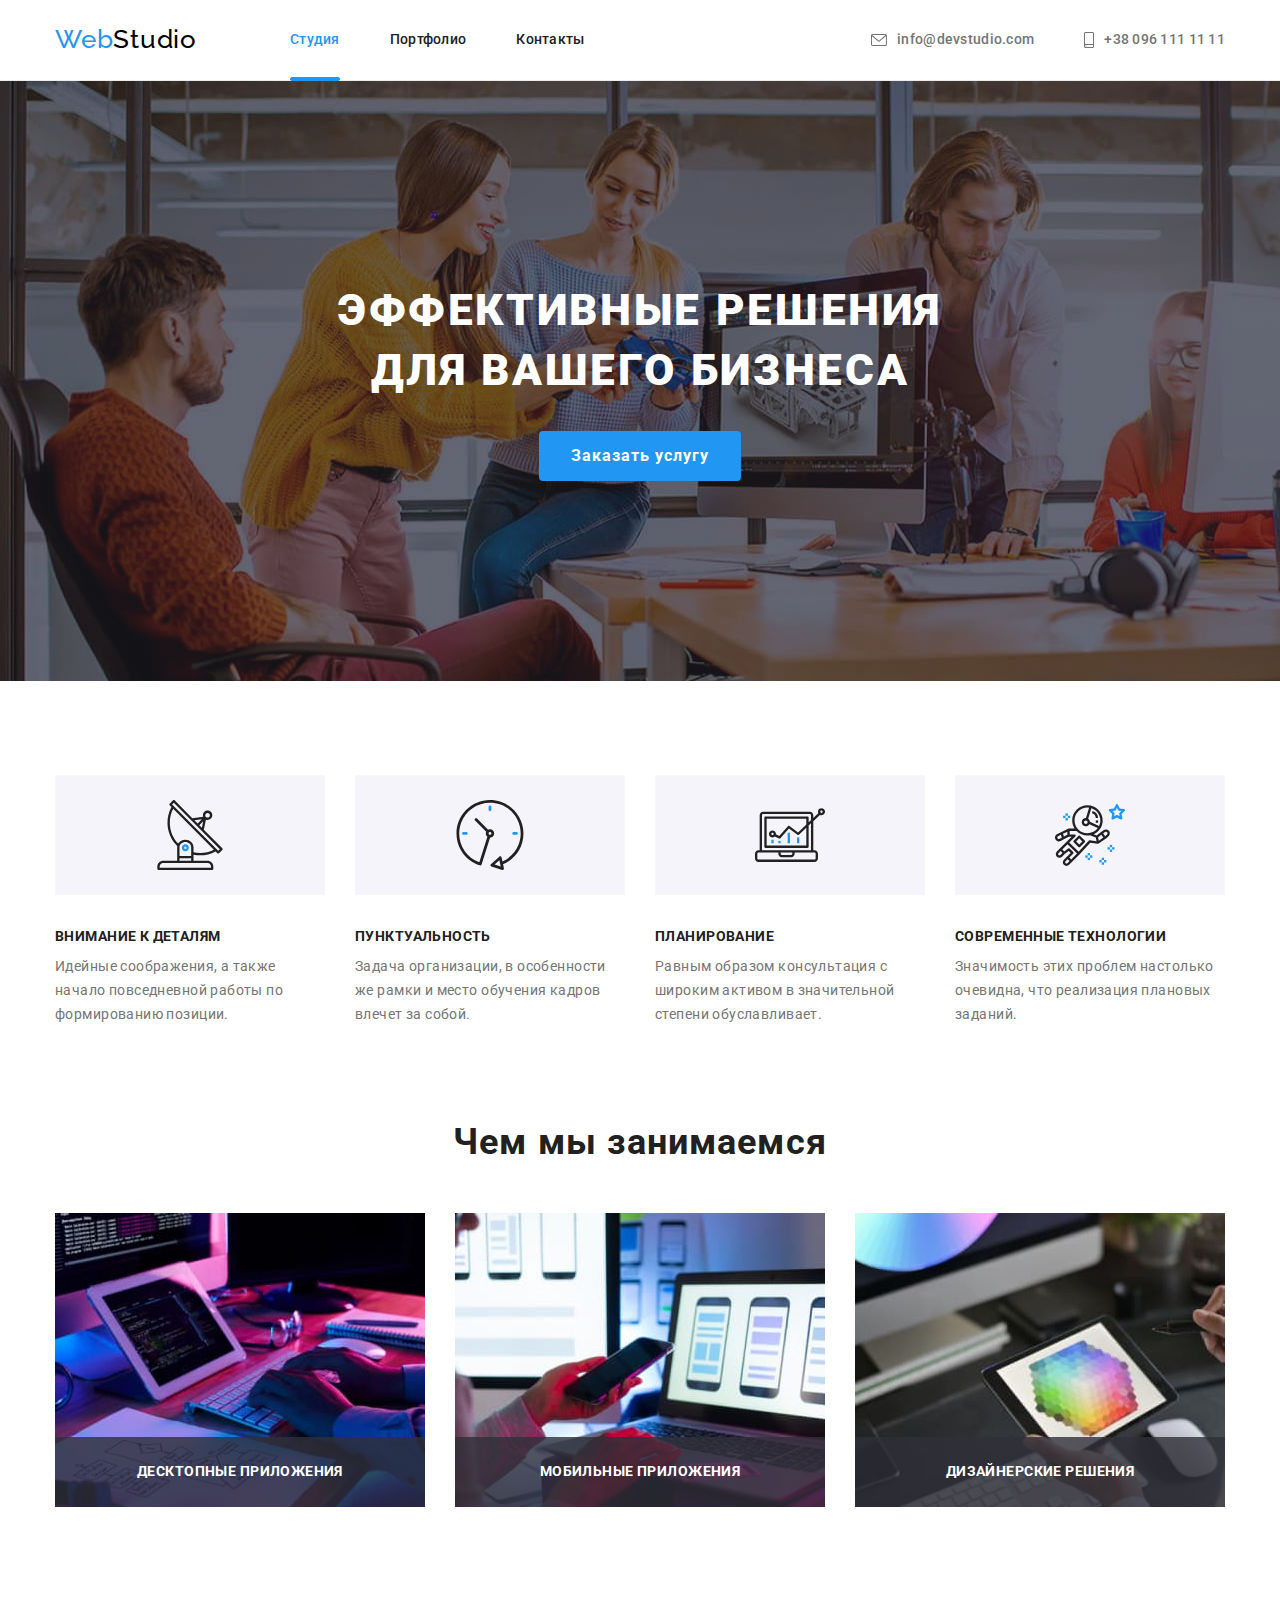
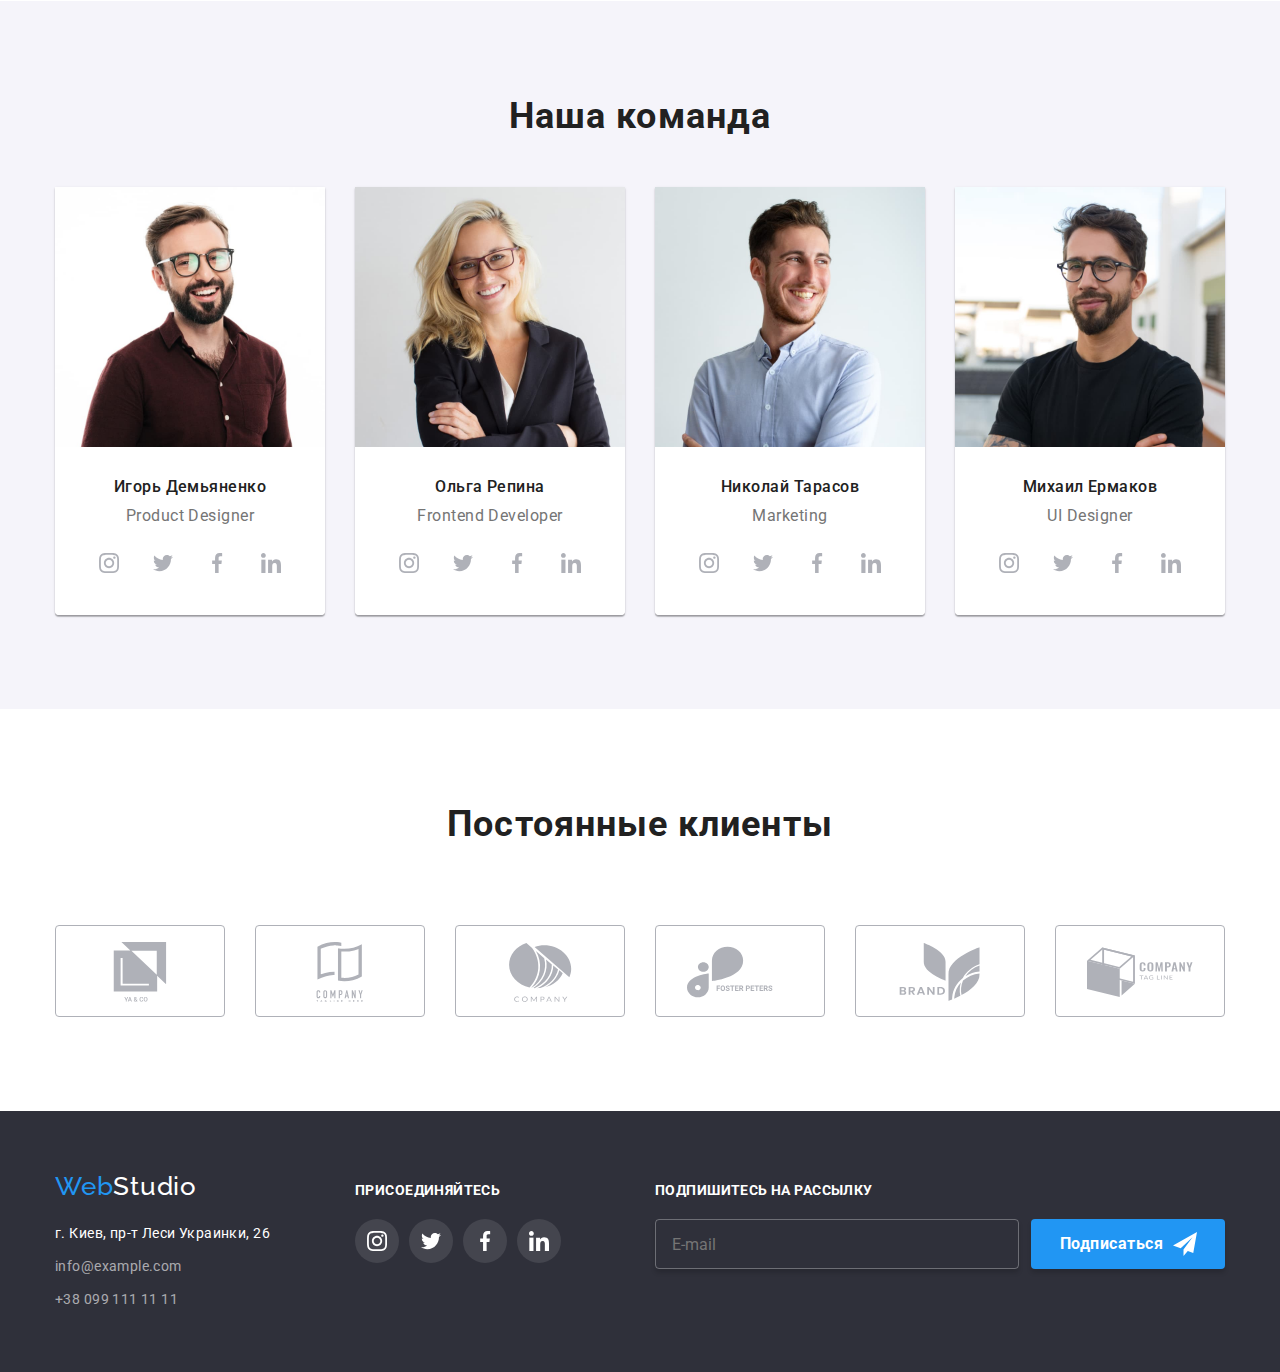
==== commit 9f58a0b4: "_team, _footer" ====
--- a/index.html
+++ b/index.html
@@ -95,16 +95,16 @@
             <p class="text" lang="en">Product Designer</p>
             <ul class="social-links list">
                 <li class="social-links-item">
-                    <a href="" class="team-social-link link"><svg class="social-links-icons"><use href="./images/icons.svg/symbol-defs.svg#icon-instagram"></use></svg></a>
-                </li>
-                <li class="social-links-item">
-                    <a href="" class="team-social-link link"><svg class="social-links-icons"><use href="./images/icons.svg/symbol-defs.svg#icon-twitter"></use></svg></a>
-                </li>
-                <li class="social-links-item">
-                    <a href="" class="team-social-link link"><svg class="social-links-icons"><use href="./images/icons.svg/symbol-defs.svg#icon-facebook"></use></svg></a>
-                </li>
-                <li class="social-links-item">
-                    <a href="" class="team-social-link link"><svg class="social-links-icons"><use href="./images/icons.svg/symbol-defs.svg#icon-linkedin"></use></svg></a>
+                    <a href="" class="team-social-link"><svg class="social-links-icons"><use href="./images/icons.svg/symbol-defs.svg#icon-instagram"></use></svg></a>
+                </li>
+                <li class="social-links-item">
+                    <a href="" class="team-social-link"><svg class="social-links-icons"><use href="./images/icons.svg/symbol-defs.svg#icon-twitter"></use></svg></a>
+                </li>
+                <li class="social-links-item">
+                    <a href="" class="team-social-link"><svg class="social-links-icons"><use href="./images/icons.svg/symbol-defs.svg#icon-facebook"></use></svg></a>
+                </li>
+                <li class="social-links-item">
+                    <a href="" class="team-social-link"><svg class="social-links-icons"><use href="./images/icons.svg/symbol-defs.svg#icon-linkedin"></use></svg></a>
                 </li>
             </ul>
             </div>
@@ -116,16 +116,16 @@
             <p class="text" lang="en">Frontend Developer</p>
             <ul class="social-links list">
                 <li class="social-links-item">
-                    <a href="" class="team-social-link link"><svg class="social-links-icons"><use href="./images/icons.svg/symbol-defs.svg#icon-instagram"></use></svg></a>
-                </li>
-                <li class="social-links-item">
-                    <a href="" class="team-social-link link"><svg class="social-links-icons"><use href="./images/icons.svg/symbol-defs.svg#icon-twitter"></use></svg></a>
-                </li>
-                <li class="social-links-item">
-                    <a href="" class="team-social-link link"><svg class="social-links-icons"><use href="./images/icons.svg/symbol-defs.svg#icon-facebook"></use></svg></a>
-                </li>
-                <li class="social-links-item">
-                    <a href="" class="team-social-link link"><svg class="social-links-icons"><use href="./images/icons.svg/symbol-defs.svg#icon-linkedin"></use></svg></a>
+                    <a href="" class="team-social-link"><svg class="social-links-icons"><use href="./images/icons.svg/symbol-defs.svg#icon-instagram"></use></svg></a>
+                </li>
+                <li class="social-links-item">
+                    <a href="" class="team-social-link"><svg class="social-links-icons"><use href="./images/icons.svg/symbol-defs.svg#icon-twitter"></use></svg></a>
+                </li>
+                <li class="social-links-item">
+                    <a href="" class="team-social-link"><svg class="social-links-icons"><use href="./images/icons.svg/symbol-defs.svg#icon-facebook"></use></svg></a>
+                </li>
+                <li class="social-links-item">
+                    <a href="" class="team-social-link"><svg class="social-links-icons"><use href="./images/icons.svg/symbol-defs.svg#icon-linkedin"></use></svg></a>
                 </li>
             </ul>
             </div>
@@ -137,16 +137,16 @@
             <p class="text" lang="en">Marketing</p>
             <ul class="social-links list">
                 <li class="social-links-item">
-                    <a href="" class="team-social-link link"><svg class="social-links-icons"><use href="./images/icons.svg/symbol-defs.svg#icon-instagram"></use></svg></a>
-                </li>
-                <li class="social-links-item">
-                    <a href="" class="team-social-link link"><svg class="social-links-icons"><use href="./images/icons.svg/symbol-defs.svg#icon-twitter"></use></svg></a>
-                </li>
-                <li class="social-links-item">
-                    <a href="" class="team-social-link link"><svg class="social-links-icons"><use href="./images/icons.svg/symbol-defs.svg#icon-facebook"></use></svg></a>
-                </li>
-                <li class="social-links-item">
-                    <a href="" class="team-social-link link"><svg class="social-links-icons"><use href="./images/icons.svg/symbol-defs.svg#icon-linkedin"></use></svg></a>
+                    <a href="" class="team-social-link"><svg class="social-links-icons"><use href="./images/icons.svg/symbol-defs.svg#icon-instagram"></use></svg></a>
+                </li>
+                <li class="social-links-item">
+                    <a href="" class="team-social-link"><svg class="social-links-icons"><use href="./images/icons.svg/symbol-defs.svg#icon-twitter"></use></svg></a>
+                </li>
+                <li class="social-links-item">
+                    <a href="" class="team-social-link"><svg class="social-links-icons"><use href="./images/icons.svg/symbol-defs.svg#icon-facebook"></use></svg></a>
+                </li>
+                <li class="social-links-item">
+                    <a href="" class="team-social-link"><svg class="social-links-icons"><use href="./images/icons.svg/symbol-defs.svg#icon-linkedin"></use></svg></a>
                 </li>
             </ul>
             </div>
@@ -158,16 +158,16 @@
             <p class="text" lang="en">UI Designer</p>
             <ul class="social-links list">
                 <li class="social-links-item">
-                    <a href="" class="team-social-link link"><svg class="social-links-icons"><use href="./images/icons.svg/symbol-defs.svg#icon-instagram"></use></svg></a>
-                </li>
-                <li class="social-links-item">
-                    <a href="" class="team-social-link link"><svg class="social-links-icons"><use href="./images/icons.svg/symbol-defs.svg#icon-twitter"></use></svg></a>
-                </li>
-                <li class="social-links-item">
-                    <a href="" class="team-social-link link"><svg class="social-links-icons"><use href="./images/icons.svg/symbol-defs.svg#icon-facebook"></use></svg></a>
-                </li>
-                <li class="social-links-item">
-                    <a href="" class="team-social-link link"><svg class="social-links-icons"><use href="./images/icons.svg/symbol-defs.svg#icon-linkedin"></use></svg></a>
+                    <a href="" class="team-social-link"><svg class="social-links-icons"><use href="./images/icons.svg/symbol-defs.svg#icon-instagram"></use></svg></a>
+                </li>
+                <li class="social-links-item">
+                    <a href="" class="team-social-link"><svg class="social-links-icons"><use href="./images/icons.svg/symbol-defs.svg#icon-twitter"></use></svg></a>
+                </li>
+                <li class="social-links-item">
+                    <a href="" class="team-social-link"><svg class="social-links-icons"><use href="./images/icons.svg/symbol-defs.svg#icon-facebook"></use></svg></a>
+                </li>
+                <li class="social-links-item">
+                    <a href="" class="team-social-link"><svg class="social-links-icons"><use href="./images/icons.svg/symbol-defs.svg#icon-linkedin"></use></svg></a>
                 </li>
             </ul>
             </div>
--- a/css/styles.css
+++ b/css/styles.css
@@ -44,215 +44,7 @@
   color: var(--accent-colour);
 }
 
-.section.pros {
-  padding-bottom: 47px;
-}
-
-.pros-list {
-  margin-top: calc(-1 * var(--work-list-set-gap));
-  margin-left: calc(-1 * var(--work-list-set-gap));
-  display: flex;
-  flex-wrap: wrap;
-}
-
-.pros-icons {
-  width: 100%;
-  height: 120px;
-  background-color: var(--secondary-bgc);
-  padding: 25px 100px;
-  margin-bottom: 30px;
-}
-
-.pros-list-item {
-  margin-top: var(--work-list-set-gap);
-  margin-left: var(--work-list-set-gap);
-  flex-basis: calc(100% / 4 - var(--work-list-set-gap));
-}
-
-.pros-list .title {
-  margin-top: 0;
-  margin-bottom: 10px;
-
-  font-weight: 700;
-  font-size: 14px;
-  line-height: 1.14;
-  letter-spacing: 0.03em;
-  text-transform: uppercase;
-}
-
-.pros-list .text {
-  color: var(--secondary-text-color);
-
-  font-size: 14px;
-  line-height: 1.7;
-  letter-spacing: 0.03em;
-
-  margin-top: 0;
-  margin-bottom: 0;
-}
-
-.section.job {
-  padding-top: 47px;
-}
-
-.job-list {
-  margin-top: calc(-1 * var(--work-list-set-gap));
-  margin-left: calc(-1 * var(--work-list-set-gap));
-  display: flex;
-  flex-wrap: wrap;
-}
-
-.job-list .item-list {
-  margin-top: var(--work-list-set-gap);
-  margin-left: var(--work-list-set-gap);
-  flex-basis: calc(100% / 3 - var(--work-list-set-gap));
-}
-
-.job-list-label {
-  color: var(--primary-white-color);
-  background-color: var(--label-bg-color);
-
-  font-weight: 700;
-  font-size: 14px;
-  line-height: 1.14;
-  text-align: center;
-  letter-spacing: 0.03em;
-  text-transform: uppercase;
-
-  width: 100%;
-  height: 70px;
-  position: absolute;
-  bottom: 0;
-  margin: 0;
-  padding-top: 27px;
-}
-
 /* ======TEAM====== */
-
-.section-team {
-  background-color: var(--secondary-bgc);
-
-  padding-top: 94px;
-  padding-bottom: 94px;
-}
-
-.team-list .title {
-  font-weight: 500;
-  font-size: 16px;
-  line-height: 1.19;
-  letter-spacing: 0.03em;
-  text-align: center;
-
-  margin-bottom: 10px;
-}
-
-.team-list {
-  margin: auto;
-  margin-top: calc(-1 * var(--work-list-set-gap));
-  margin-left: calc(-1 * var(--work-list-set-gap));
-  display: flex;
-  flex-wrap: wrap;
-}
-
-.team-item {
-  box-shadow: 0px 1px 3px rgba(0, 0, 0, 0.12), 0px 1px 1px rgba(0, 0, 0, 0.14),
-    0px 2px 1px rgba(0, 0, 0, 0.2);
-  border-radius: 0px 0px 4px 4px;
-
-  margin-top: var(--work-list-set-gap);
-  margin-left: var(--work-list-set-gap);
-  flex-basis: calc(100% / 4 - var(--work-list-set-gap));
-}
-
-.team-list .text {
-  color: var(--secondary-text-color);
-  font-size: 16px;
-  line-height: 1.19;
-  letter-spacing: 0.03em;
-  text-align: center;
-
-  margin-top: 0;
-}
-
-.team-info {
-  border-radius: 0px 0px 4px 4px;
-
-  padding-top: var(--work-list-set-gap);
-  padding-bottom: var(--work-list-set-gap);
-  background-color: var(--primary-white-color);
-}
-
-.social-links {
-  display: flex;
-  justify-content: center;
-  align-content: center;
-}
-
-.footer-social-link {
-  background-color: rgba(255, 255, 255, 0.1);
-
-  width: 44px;
-  height: 44px;
-  border-radius: 50%;
-
-  display: flex;
-  justify-content: center;
-  align-items: center;
-
-  transition-property: background-color;
-  transition-duration: 250ms;
-  transition-timing-function: cubic-bezier(0.4, 0, 0.2, 1);
-}
-
-.footer-social-link:hover,
-.footer-social-link:focus {
-  background-color: var(--accent-colour);
-}
-
-.social-links-icons.footer-icons {
-  fill: var(--primary-white-color);
-}
-
-.social-links-item {
-  display: flex;
-  justify-content: center;
-  align-content: center;
-}
-
-.social-links-item:not(:first-child) {
-  margin-left: 10px;
-}
-
-.team-social-link {
-  width: 44px;
-  height: 44px;
-  padding: 12px;
-  border-radius: 50%;
-
-  transition-property: background-color;
-  transition-duration: 250ms;
-  transition-timing-function: cubic-bezier(0.4, 0, 0.2, 1);
-}
-
-.social-links-icons {
-  fill: var(--social-link-team-color);
-  width: 20px;
-  height: 20px;
-
-  transition-property: fill;
-  transition-duration: 250ms;
-  transition-timing-function: cubic-bezier(0.4, 0, 0.2, 1);
-}
-
-.team-social-link:hover,
-.team-social-link:focus {
-  background-color: var(--accent-colour);
-}
-
-.team-social-link:focus .social-links-icons,
-.team-social-link:hover .social-links-icons {
-  fill: var(--primary-white-color);
-}
 
 /* ======TEAM END====== */
 
--- a/css/main.min.css
+++ b/css/main.min.css
@@ -1,2 +1,2 @@
-:root{--header-bgc: #ffffff;--footer-bgc: #2f303a;--primary-bgc: #e5e5e5;--secondary-bgc: #f5f4fa;--primary-text-color: #212121;--secondary-text-color: #757575;--accent-colour: #2196f3;--secondary-white-color: rgba(255, 255, 255, 0.6);--primary-white-color: #ffffff;--primary-black-color: #000000;--adress-color: rgba(255, 255, 255, 0.6);--accent-secondary-color: #188ce8;--work-list-set-gap: 30px;--header-border-color: #ececec;--social-link-team-color: #afb1b8;--label-bg-color: rgba(47, 48, 58, 0.8);--works-overlay-color: rgba(33, 150, 243, 0.9);--backdrop-bg-color: rgba(0, 0, 0, 0.2)}img{display:block}p:last-child{margin-bottom:0}.list{list-style-type:none;padding-left:0;margin-top:0;margin-bottom:0}body{background-color:var(--primary-white-color);color:var(--primary-text-color);font-family:Roboto, sans-serif}.link{color:var(--primary-text-color);text-decoration:none;transition-property:color;transition-duration:250ms;transition-timing-function:cubic-bezier(0.4, 0, 0.2, 1)}.section{padding-top:94px;padding-bottom:94px}.container{width:1200px;padding-left:15px;padding-right:15px;margin-left:auto;margin-right:auto}.header{background-color:var(--primary-white-color);border-bottom:1px solid var(--header-border-color);font-weight:500;font-size:14px;line-height:1.14;letter-spacing:0.02em;padding-top:24px;padding-bottom:25px}.container.header-container{display:flex;align-items:center}.logo{color:var(--primary-black-color);text-decoration:none;font-family:Raleway;font-weight:500;font-size:26px;line-height:1.2;letter-spacing:0.03em;transition-property:color;transition-duration:250ms;transition-timing-function:cubic-bezier(0.4, 0, 0.2, 1)}.logo:hover,.logo:focus{color:var(--accent-colour)}.nav{display:flex;align-items:center}.site-nav{display:flex;margin-left:93px}.nav-item:not(:first-child){margin-left:50px}.contacts{display:flex;margin-left:auto}.contacts-item .link{display:flex}.contact-icon{fill:var(--secondary-text-color);margin-right:10px}.contacts-item .link:hover .contact-icon,.contacts-item .link:focus .contact-icon{fill:var(--accent-colour)}.mail-icon{margin:auto;margin-right:10px;width:16px;height:12px;transition-property:fill;transition-duration:250ms;transition-timing-function:cubic-bezier(0.4, 0, 0.2, 1)}.tel-icon{width:10px;height:16px;transition-property:fill;transition-duration:250ms;transition-timing-function:cubic-bezier(0.4, 0, 0.2, 1)}.site-nav .link.current{color:var(--accent-colour)}.nav-item.current{position:relative}.site-nav .link.current::after{display:block;position:absolute;bottom:-33px;content:"";background-color:var(--accent-colour);width:100%;height:4px;border-radius:2px;border:1px solid var(--accent-colour)}.contacts-item:not(:first-child){margin-left:50px}.contacts .link{color:var(--secondary-text-color)}.contacts .link:hover,.contacts .link:focus{color:var(--accent-colour)}.footer{background-color:var(--footer-bgc);padding-top:60px;padding-bottom:60px}.footer .logo{color:var(--primary-white-color);text-decoration:none;font-family:Raleway;font-weight:500;font-size:26px;line-height:1.2;letter-spacing:0.03em}.footer .logo:hover,.footer .logo:focus{color:var(--accent-colour)}.container.footer-box{display:flex;align-items:baseline;justify-content:space-between}.footer-left-side{flex-wrap:wrap;justify-content:space-between}.adress{margin-top:20px}.adress .text{color:var(--primary-white-color);margin-top:0;margin-bottom:9px;font-style:normal;font-weight:400;font-size:14px;line-height:1.7;letter-spacing:0.03em}.adress-link{color:var(--adress-color);font-style:normal;font-weight:400;font-size:14px;line-height:1.7;letter-spacing:0.03em}.adress-item:first-child{margin-bottom:9px}.adress-list .link:hover,.adress-list .link:focus{color:var(--accent-colour)}.social-links-title{color:var(--primary-white-color);font-size:14px;line-height:1.14;letter-spacing:0.03em;text-transform:uppercase;margin-top:0px;margin-bottom:20px}.footer-list{display:inline-block;width:calc((100% - 30px) / 2)}.footer-left-side{display:flex;width:calc((100% - 30px) / 2)}.footer-form{width:calc((100% - 30px) / 2)}.footer-links{display:inline-block;width:calc((100% - 30px) / 2)}.footer-links-list{display:flex}.footer-links-item:not(:first-child){margin-left:10px}.footer-left-side{display:flex;align-items:baseline}.email-form-text{color:var(--primary-white-color);margin-top:0;margin-bottom:20px;font-weight:700;font-size:14px;line-height:1.14;letter-spacing:0.03em;text-transform:uppercase}.email-form{display:flex}.email-input{padding-left:16px;flex-grow:1;height:50px;color:var(--primary-white-color);background-color:transparent;border:1px solid rgba(255,255,255,0.3);box-shadow:0px 4px 4px rgba(0,0,0,0.15);border-radius:4px}.send-icon{fill:var(--primary-white-color);width:24px;height:24px;margin-left:10px}.email-submit-button{display:inline-flex;align-items:center;color:var(--primary-white-color);background-color:var(--accent-colour);border:0px;box-shadow:0px 4px 4px rgba(0,0,0,0.15);border-radius:4px;cursor:pointer;margin-left:12px;padding-left:29px;padding-right:28px;font-style:normal;font-weight:700;font-size:16px;line-height:1.88;letter-spacing:0.03em;transition-property:background-color;transition-duration:250ms;transition-timing-function:cubic-bezier(0.4, 0, 0.2, 1)}.email-submit-button:hover,.email-submit-button:focus{color:var(--primary-white-color);background-color:var(--accent-secondary-color)}.hero{background-color:#2f303a;background-image:linear-gradient(rgba(47,48,58,0.4), rgba(47,48,58,0.4)),url(../images/bg-images/hero-bg.jpg);background-repeat:no-repeat;background-size:cover;text-align:center;padding-top:200px;padding-bottom:200px}.container.hero-container{margin-left:auto;margin-right:auto;max-width:696px}.hero .title{color:var(--primary-white-color);margin-top:0;margin-bottom:30px;font-weight:900;font-size:44px;line-height:1.36;text-align:center;letter-spacing:0.06em;text-transform:uppercase}.hero .button{background-color:var(--accent-colour);color:var(--primary-white-color);border:0px;border-radius:4px;padding:10px 32px;cursor:pointer;font-family:inherit;font-weight:700;font-size:16px;line-height:1.88;letter-spacing:0.06em;transition-property:background-color;transition-duration:250ms;transition-timing-function:cubic-bezier(0.4, 0, 0.2, 1)}.hero .button:hover,.hero .button:focus{background-color:var(--accent-secondary-color)}.visually-hidden{position:absolute !important;clip:rect(1px 1px 1px 1px);clip:rect(1px, 1px, 1px, 1px);padding:0 !important;border:0 !important;height:1px !important;width:1px !important;overflow:hidden}
+:root{--header-bgc: #ffffff;--footer-bgc: #2f303a;--primary-bgc: #e5e5e5;--secondary-bgc: #f5f4fa;--primary-text-color: #212121;--secondary-text-color: #757575;--accent-colour: #2196f3;--secondary-white-color: rgba(255, 255, 255, 0.6);--primary-white-color: #ffffff;--primary-black-color: #000000;--adress-color: rgba(255, 255, 255, 0.6);--accent-secondary-color: #188ce8;--work-list-set-gap: 30px;--header-border-color: #ececec;--social-link-team-color: #afb1b8;--label-bg-color: rgba(47, 48, 58, 0.8);--works-overlay-color: rgba(33, 150, 243, 0.9);--backdrop-bg-color: rgba(0, 0, 0, 0.2)}img{display:block}p:last-child{margin-bottom:0}.list{list-style-type:none;padding-left:0;margin-top:0;margin-bottom:0}body{background-color:var(--primary-white-color);color:var(--primary-text-color);font-family:Roboto, sans-serif}.link{color:var(--primary-text-color);text-decoration:none;transition-property:color;transition-duration:250ms;transition-timing-function:cubic-bezier(0.4, 0, 0.2, 1)}.section{padding-top:94px;padding-bottom:94px}.container{width:1200px;padding-left:15px;padding-right:15px;margin-left:auto;margin-right:auto}.header{background-color:var(--primary-white-color);border-bottom:1px solid var(--header-border-color);font-weight:500;font-size:14px;line-height:1.14;letter-spacing:0.02em;padding-top:24px;padding-bottom:25px}.container.header-container{display:flex;align-items:center}.logo{color:var(--primary-black-color);text-decoration:none;font-family:Raleway;font-weight:500;font-size:26px;line-height:1.2;letter-spacing:0.03em;transition-property:color;transition-duration:250ms;transition-timing-function:cubic-bezier(0.4, 0, 0.2, 1)}.logo:hover,.logo:focus{color:var(--accent-colour)}.nav{display:flex;align-items:center}.site-nav{display:flex;margin-left:93px}.nav-item:not(:first-child){margin-left:50px}.contacts{display:flex;margin-left:auto}.contacts-item .link{display:flex}.contact-icon{fill:var(--secondary-text-color);margin-right:10px}.contacts-item .link:hover .contact-icon,.contacts-item .link:focus .contact-icon{fill:var(--accent-colour)}.mail-icon{margin:auto;margin-right:10px;width:16px;height:12px;transition-property:fill;transition-duration:250ms;transition-timing-function:cubic-bezier(0.4, 0, 0.2, 1)}.tel-icon{width:10px;height:16px;transition-property:fill;transition-duration:250ms;transition-timing-function:cubic-bezier(0.4, 0, 0.2, 1)}.site-nav .link.current{color:var(--accent-colour)}.nav-item.current{position:relative}.site-nav .link.current::after{display:block;position:absolute;bottom:-33px;content:"";background-color:var(--accent-colour);width:100%;height:4px;border-radius:2px;border:1px solid var(--accent-colour)}.contacts-item:not(:first-child){margin-left:50px}.contacts .link{color:var(--secondary-text-color)}.contacts .link:hover,.contacts .link:focus{color:var(--accent-colour)}.footer{background-color:var(--footer-bgc);padding-top:60px;padding-bottom:60px}.footer .logo{color:var(--primary-white-color);text-decoration:none;font-family:Raleway;font-weight:500;font-size:26px;line-height:1.2;letter-spacing:0.03em}.footer .logo:hover,.footer .logo:focus{color:var(--accent-colour)}.container.footer-box{display:flex;align-items:baseline;justify-content:space-between}.footer-left-side{flex-wrap:wrap;justify-content:space-between}.adress{margin-top:20px}.adress .text{color:var(--primary-white-color);margin-top:0;margin-bottom:9px;font-style:normal;font-weight:400;font-size:14px;line-height:1.7;letter-spacing:0.03em}.adress-link{color:var(--adress-color);font-style:normal;font-weight:400;font-size:14px;line-height:1.7;letter-spacing:0.03em}.adress-item:first-child{margin-bottom:9px}.adress-list .link:hover,.adress-list .link:focus{color:var(--accent-colour)}.social-links-title{color:var(--primary-white-color);font-size:14px;line-height:1.14;letter-spacing:0.03em;text-transform:uppercase;margin-top:0px;margin-bottom:20px}.footer-list{display:inline-block;width:calc((100% - 30px) / 2)}.footer-left-side{display:flex;width:calc((100% - 30px) / 2)}.footer-form{width:calc((100% - 30px) / 2)}.footer-links{display:inline-block;width:calc((100% - 30px) / 2)}.footer-links-list{display:flex}.footer-links-item:not(:first-child){margin-left:10px}.footer-left-side{display:flex;align-items:baseline}.email-form-text{color:var(--primary-white-color);margin-top:0;margin-bottom:20px;font-weight:700;font-size:14px;line-height:1.14;letter-spacing:0.03em;text-transform:uppercase}.email-form{display:flex}.email-input{padding-left:16px;flex-grow:1;height:50px;color:var(--primary-white-color);background-color:transparent;border:1px solid rgba(255,255,255,0.3);box-shadow:0px 4px 4px rgba(0,0,0,0.15);border-radius:4px}.send-icon{fill:var(--primary-white-color);width:24px;height:24px;margin-left:10px}.email-submit-button{display:inline-flex;align-items:center;color:var(--primary-white-color);background-color:var(--accent-colour);border:0px;box-shadow:0px 4px 4px rgba(0,0,0,0.15);border-radius:4px;cursor:pointer;margin-left:12px;padding-left:29px;padding-right:28px;font-style:normal;font-weight:700;font-size:16px;line-height:1.88;letter-spacing:0.03em;transition-property:background-color;transition-duration:250ms;transition-timing-function:cubic-bezier(0.4, 0, 0.2, 1)}.email-submit-button:hover,.email-submit-button:focus{color:var(--primary-white-color);background-color:var(--accent-secondary-color)}.social-links-icons.footer-icons{fill:var(--primary-white-color)}.footer-social-link{background-color:rgba(255,255,255,0.1);width:44px;height:44px;border-radius:50%;display:flex;justify-content:center;align-items:center;transition-property:background-color;transition-duration:250ms;transition-timing-function:cubic-bezier(0.4, 0, 0.2, 1)}.footer-social-link:hover,.footer-social-link:focus{background-color:var(--accent-colour)}.hero{background-color:#2f303a;background-image:linear-gradient(rgba(47,48,58,0.4), rgba(47,48,58,0.4)),url(../images/bg-images/hero-bg.jpg);background-repeat:no-repeat;background-size:cover;text-align:center;padding-top:200px;padding-bottom:200px}.container.hero-container{margin-left:auto;margin-right:auto;max-width:696px}.hero .title{color:var(--primary-white-color);margin-top:0;margin-bottom:30px;font-weight:900;font-size:44px;line-height:1.36;text-align:center;letter-spacing:0.06em;text-transform:uppercase}.hero .button{background-color:var(--accent-colour);color:var(--primary-white-color);border:0px;border-radius:4px;padding:10px 32px;cursor:pointer;font-family:inherit;font-weight:700;font-size:16px;line-height:1.88;letter-spacing:0.06em;transition-property:background-color;transition-duration:250ms;transition-timing-function:cubic-bezier(0.4, 0, 0.2, 1)}.hero .button:hover,.hero .button:focus{background-color:var(--accent-secondary-color)}.section.pros{padding-bottom:47px}.pros-list{margin-top:calc(-1 * var(--work-list-set-gap));margin-left:calc(-1 * var(--work-list-set-gap));display:flex;flex-wrap:wrap}.pros-icons{width:100%;height:120px;background-color:var(--secondary-bgc);padding:25px 100px;margin-bottom:30px}.pros-list-item{margin-top:var(--work-list-set-gap);margin-left:var(--work-list-set-gap);flex-basis:calc(100% / 4 - var(--work-list-set-gap))}.pros-list .title{margin-top:0;margin-bottom:10px;font-weight:700;font-size:14px;line-height:1.14;letter-spacing:0.03em;text-transform:uppercase}.pros-list .text{color:var(--secondary-text-color);font-size:14px;line-height:1.7;letter-spacing:0.03em;margin-top:0;margin-bottom:0}.section.job{padding-top:47px}.job-list{margin-top:calc(-1 * var(--work-list-set-gap));margin-left:calc(-1 * var(--work-list-set-gap));display:flex;flex-wrap:wrap}.job-list .item-list{margin-top:var(--work-list-set-gap);margin-left:var(--work-list-set-gap);flex-basis:calc(100% / 3 - var(--work-list-set-gap))}.job-list-label{color:var(--primary-white-color);background-color:var(--label-bg-color);font-weight:700;font-size:14px;line-height:1.14;text-align:center;letter-spacing:0.03em;text-transform:uppercase;width:100%;height:70px;position:absolute;bottom:0;margin:0;padding-top:27px}.section-team{background-color:var(--secondary-bgc);padding-top:94px;padding-bottom:94px}.team-list .title{font-weight:500;font-size:16px;line-height:1.19;letter-spacing:0.03em;text-align:center;margin-bottom:10px}.team-list{margin:auto;margin-top:calc(-1 * var(--work-list-set-gap));margin-left:calc(-1 * var(--work-list-set-gap));display:flex;flex-wrap:wrap}.team-item{box-shadow:0px 1px 3px rgba(0,0,0,0.12),0px 1px 1px rgba(0,0,0,0.14),0px 2px 1px rgba(0,0,0,0.2);border-radius:0px 0px 4px 4px;margin-top:var(--work-list-set-gap);margin-left:var(--work-list-set-gap);flex-basis:calc(100% / 4 - var(--work-list-set-gap))}.team-list .text{color:var(--secondary-text-color);font-size:16px;line-height:1.19;letter-spacing:0.03em;text-align:center;margin-top:0}.team-info{border-radius:0px 0px 4px 4px;padding-top:var(--work-list-set-gap);padding-bottom:var(--work-list-set-gap);background-color:var(--primary-white-color)}.team-social-link{width:44px;height:44px;padding:12px;border-radius:50%;transition-property:background-color;transition-duration:250ms;transition-timing-function:cubic-bezier(0.4, 0, 0.2, 1)}.social-links{display:flex;justify-content:center;align-content:center}.social-links-icons{fill:var(--social-link-team-color);width:20px;height:20px;transition-property:fill;transition-duration:250ms;transition-timing-function:cubic-bezier(0.4, 0, 0.2, 1)}.team-social-link:hover,.team-social-link:focus{background-color:var(--accent-colour)}.team-social-link:focus .social-links-icons,.team-social-link:hover .social-links-icons{fill:var(--primary-white-color)}.social-links-item{display:flex;justify-content:center;align-content:center}.social-links-item:not(:first-child){margin-left:10px}.visually-hidden{position:absolute !important;clip:rect(1px 1px 1px 1px);clip:rect(1px, 1px, 1px, 1px);padding:0 !important;border:0 !important;height:1px !important;width:1px !important;overflow:hidden}
 /*# sourceMappingURL=main.min.css.map */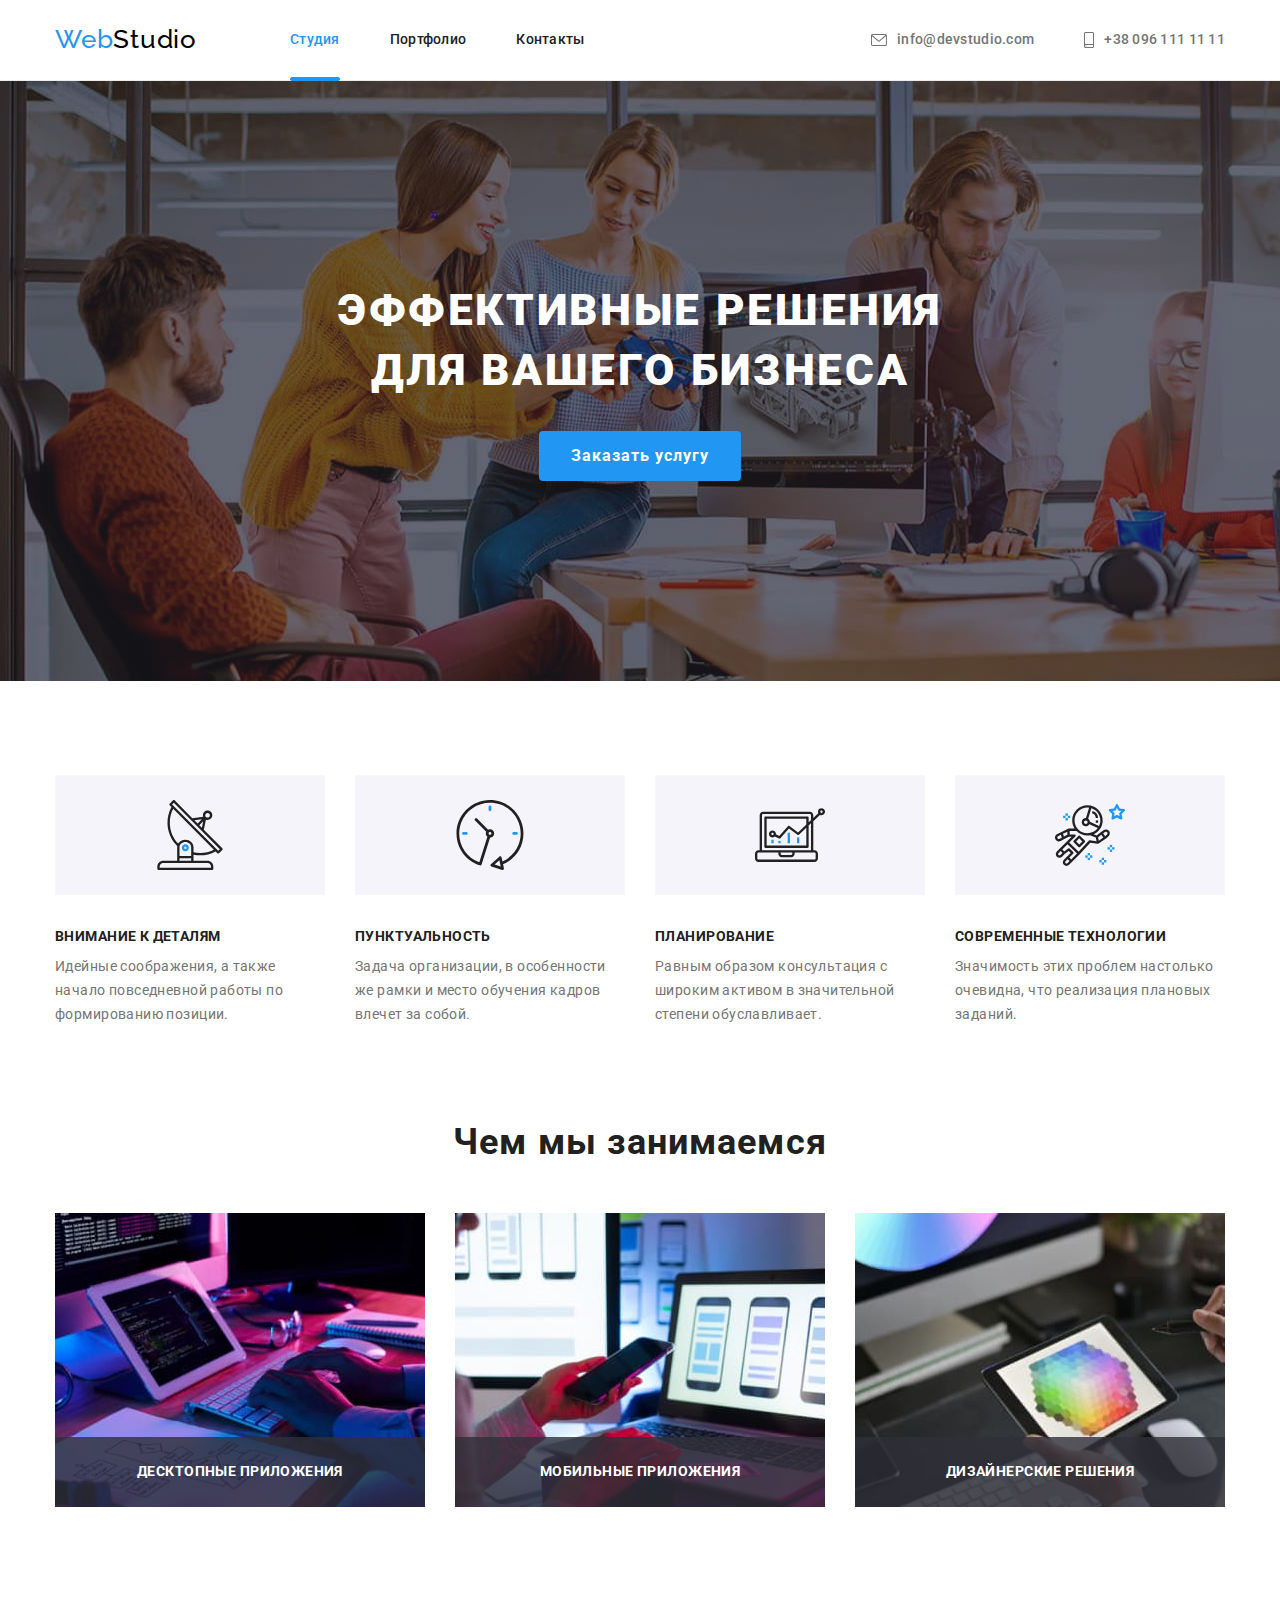
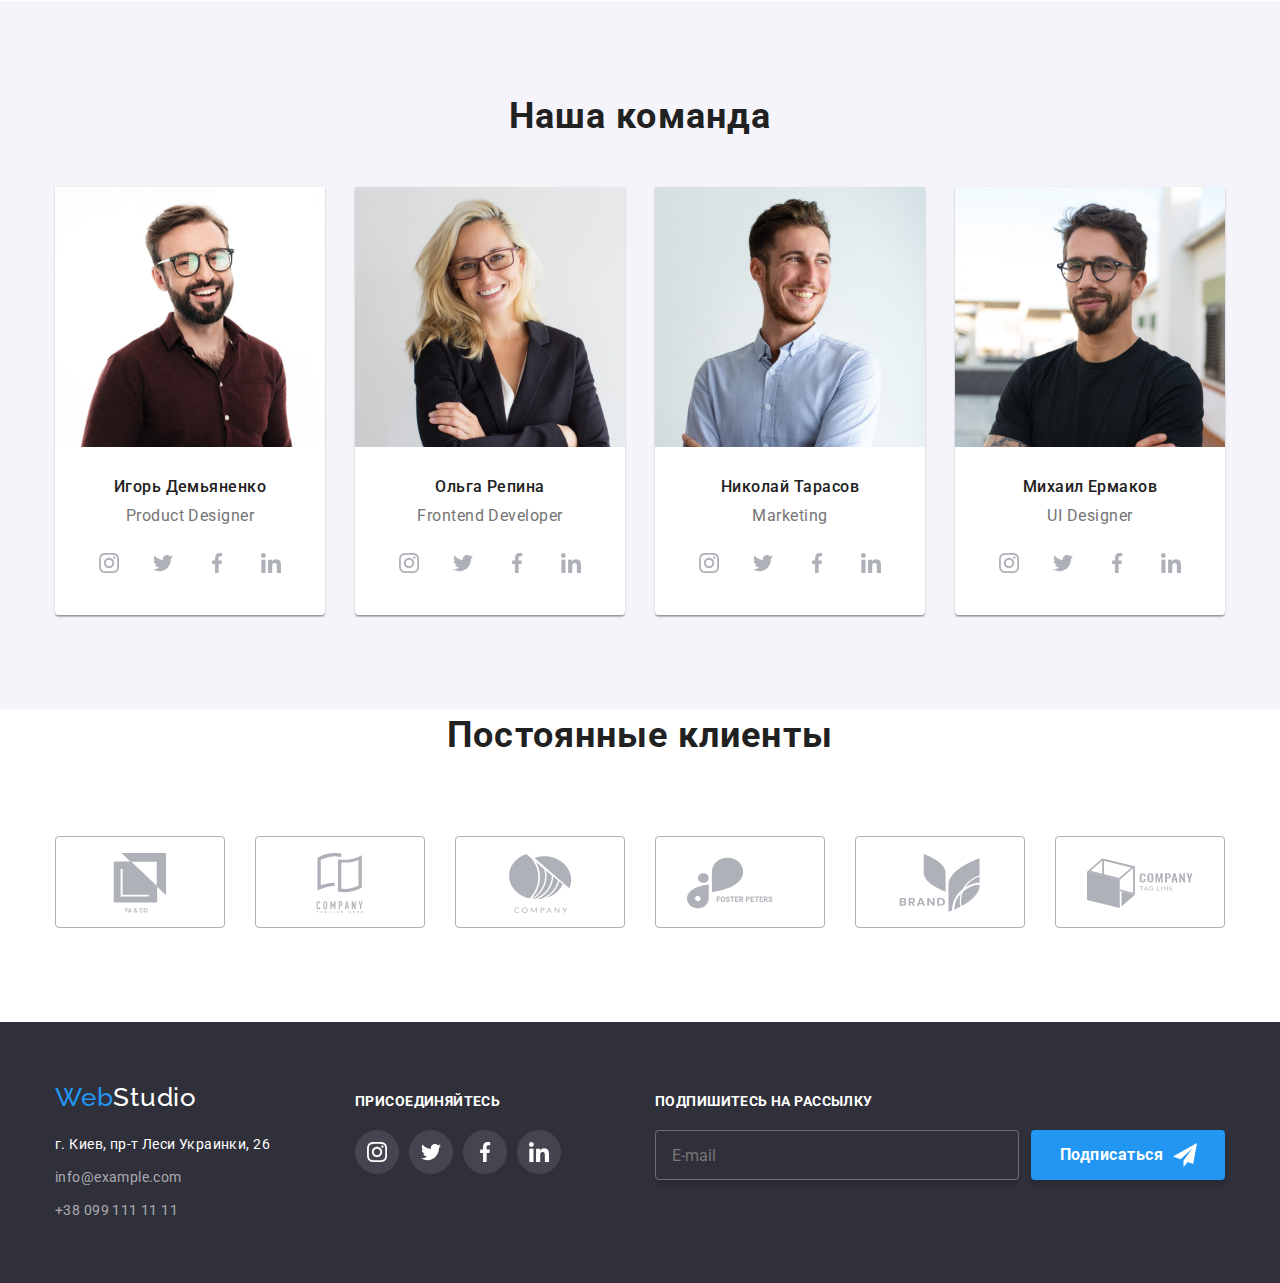
==== commit 33a910be: "Добавил в сасс, создал новый класс с анимациями" ====
--- a/index.html
+++ b/index.html
@@ -23,15 +23,15 @@
         </a>
 
         <ul class="site-nav list">
-            <li class="nav-item current"><a href="./index.html" class="link current">Студия</a></li>
-            <li class="nav-item"><a href="./portfolio.html" class="link">Портфолио</a></li>
-            <li class="nav-item"><a href="" class="link">Контакты</a></li>
+            <li class="nav-item current"><a href="./index.html" class="link link-anim current">Студия</a></li>
+            <li class="nav-item"><a href="./portfolio.html" class="link link-anim">Портфолио</a></li>
+            <li class="nav-item"><a href="" class="link link-anim">Контакты</a></li>
         </ul>
       </nav>
       
         <ul class="contacts list">
-            <li class="contacts-item"><a href="mailto:info@devstudio.com" class="link"><svg class="mail-icon contact-icon"><use href="./images/icons.svg/symbol-defs.svg#icon-mail"></use></svg>info@devstudio.com</a></li>
-            <li class="contacts-item"><a href="tel:+380961111111" class="link"><svg class="tel-icon contact-icon"><use href="./images/icons.svg/symbol-defs.svg#icon-tel"></use></svg>+38 096 111 11 11</a></li>
+            <li class="contacts-item"><a href="mailto:info@devstudio.com" class="link link-anim"><svg class="mail-icon contact-icon"><use href="./images/icons.svg/symbol-defs.svg#icon-mail"></use></svg>info@devstudio.com</a></li>
+            <li class="contacts-item"><a href="tel:+380961111111" class="link link-anim"><svg class="tel-icon contact-icon"><use href="./images/icons.svg/symbol-defs.svg#icon-tel"></use></svg>+38 096 111 11 11</a></li>
         </ul>
       </div>
     </header>
@@ -206,15 +206,15 @@
     <footer class="footer">
         <div class="container footer-box">
             <div class="footer-left-side">
-            <div class="footer-list">
+            <div class="footer-links">
             <a href="./index.html" class="logo" lang="en"><span class="accent">Web</span>Studio</a>
         
             <address class="adress">
                 <p class="text">г. Киев, пр-т Леси Украинки, 26</p>
             
                 <ul class="list">
-                    <li class="adress-item"><a href="mailto:info@example.com" class="adress-link link adress">info@example.com</a></li>
-                    <li class="adress-item"><a href="tel:+380991111111" class="adress-link link adress">+38 099 111 11 11</a></li>
+                    <li class="adress-item"><a href="mailto:info@example.com" class="adress-link link link-anim adress">info@example.com</a></li>
+                    <li class="adress-item"><a href="tel:+380991111111" class="adress-link link link-anim adress">+38 099 111 11 11</a></li>
                 </ul>
             </address>
         </div>
@@ -222,16 +222,16 @@
             <h2 class="social-links-title">присоединяйтесь</h2>
             <ul class="footer-links-list list">
                 <li class="footer-links-item">
-                    <a href="" class="footer-social-link link"><svg class="social-links-icons footer-icons"><use href="./images/icons.svg/symbol-defs.svg#icon-instagram"></use></svg>
-                    </a></li>
-                <li class="footer-links-item">
-                    <a href="" class="footer-social-link link"><svg class="social-links-icons footer-icons"><use href="./images/icons.svg/symbol-defs.svg#icon-twitter"></use></svg>
-                    </a></li>
-                <li class="footer-links-item">
-                    <a href="" class="footer-social-link link"><svg class="social-links-icons footer-icons"><use href="./images/icons.svg/symbol-defs.svg#icon-facebook"></use></svg>
-                    </a></li>
-                <li class="footer-links-item">
-                    <a href="" class="footer-social-link link"><svg class="social-links-icons footer-icons"><use href="./images/icons.svg/symbol-defs.svg#icon-linkedin"></use></svg>
+                    <a href="" class="footer-social-link link link-anim"><svg class="social-links-icons footer-icons"><use href="./images/icons.svg/symbol-defs.svg#icon-instagram"></use></svg>
+                    </a></li>
+                <li class="footer-links-item">
+                    <a href="" class="footer-social-link link link-anim"><svg class="social-links-icons footer-icons"><use href="./images/icons.svg/symbol-defs.svg#icon-twitter"></use></svg>
+                    </a></li>
+                <li class="footer-links-item">
+                    <a href="" class="footer-social-link link link-anim"><svg class="social-links-icons footer-icons"><use href="./images/icons.svg/symbol-defs.svg#icon-facebook"></use></svg>
+                    </a></li>
+                <li class="footer-links-item">
+                    <a href="" class="footer-social-link link link-anim"><svg class="social-links-icons footer-icons"><use href="./images/icons.svg/symbol-defs.svg#icon-linkedin"></use></svg>
                     </a></li>
             </ul>
             </div>
--- a/css/styles.css
+++ b/css/styles.css
@@ -9,46 +9,11 @@
 /* Белый цвет #FFFFFF */
 /* Чёрный цвет #000000 */
 
-.title {
-  font-weight: 700;
-  font-size: 36px;
-  line-height: 1.17;
-  letter-spacing: 0.03em;
-
-  margin-top: 0;
-  margin-bottom: 50px;
-}
-
-.thumb {
-  position: relative;
-  overflow: hidden;
-}
-
-.section-title {
-  font-weight: 700;
-  font-size: 36px;
-  line-height: 1.17;
-  letter-spacing: 0.03em;
-  text-align: center;
-
-  margin-top: 0;
-  margin-bottom: 50px;
-}
-
-.accent {
-  color: var(--accent-colour);
-}
-
-.link:hover,
-.link:focus {
-  color: var(--accent-colour);
-}
-
 /* ======TEAM====== */
 
 /* ======TEAM END====== */
 
-.companies {
+.section.companies {
   padding-top: 5px;
 }
 
@@ -238,212 +203,6 @@
 
 /* ======BACKDROP====== */
 
-.backdrop {
-  background-color: var(--backdrop-bg-color);
-
-  position: fixed;
-  top: 0;
-  left: 0;
-  z-index: 100;
-  width: 100%;
-  height: 100%;
-
-  opacity: 1;
-  visibility: visible;
-  pointer-events: auto;
-
-  transition: opacity 500ms cubic-bezier(0.4, 0, 0.2, 1), visibility 500ms cubic-bezier(0.4, 0, 0.2, 1);
-}
-
-.backdrop.is-hidden{
-  opacity: 0;
-  visibility: hidden;
-  pointer-events: none;
-}
-
-.modal-window {
-  background-color: var(--primary-white-color);
-
-  position: absolute;
-  top: 50%;
-  left: 50%;
-  transform: translate(-50%, -50%);
-  width: 528px;
-  height: 580px;
-}
-
-.close-button {
-  background-color: transparent;
-
-  padding: 0;
-
-  position: absolute;
-  top: 8px;
-  right: 8px;
-  width: 30px;
-  height: 30px;
-  border: 1px solid rgba(0, 0, 0, 0.1);
-  border-radius: 50%;
-  cursor: pointer;
-}
-
-.close-button-icon {
-  fill: var(--primary-black-color);
-
-  width: 18px;
-  height: 18px;
-
-  margin-top: 6px;
-}
-
-.close-button:hover .close-button-icon,
-.close-button:focus .close-button-icon {
-  fill: var(--accent-colour);
-}
-
-.modal-form {
-  display: flex;
-  flex-direction: column;
-  padding: 40px;
-}
-
-.modal-title {
-  color: var(--primary-text-color);
-
-  font-weight: 700;
-  font-size: 20px;
-  line-height: 1.15;
-  text-align: center;
-  letter-spacing: 0.03em;
-
-  margin-top: 0;
-  margin-bottom: 12px;
-}
-
-.modal-form-icon {
-  position: absolute;
-  width: 18px;
-  height: 18px;
-  top: 50%;
-  left: 12px;
-  transform: translateY(-50%);
-}
-
-.modal-form-box {
-  display: block;
-  position: relative;
-  margin-top: 4px;
-  margin-bottom: 10px;
-}
-
-.input-form {
-  padding-left: 42px;
-  padding-top: 12px;
-  padding-bottom: 12px;
-  width: 100%;
-  border: 1px solid rgba(33, 33, 33, 0.2);
-  border-radius: 4px;
-}
-
-.input-form:focus {
-  border-color: var(--accent-colour);
-}
-
-.input-form:focus + .modal-form-icon {
-  fill: var(--accent-colour);
-}
-
-.modal-form-label {
-  color: var(--secondary-text-color);
-
-  font-size: 12px;
-  line-height: 1.16;
-  letter-spacing: 0.01em;
-}
-
-.modal-textarea.input-form {
-  resize: none;
-  height: 120px;
-  margin-top: 4px;
-  padding-left: 16px;
-}
-
-.modal-textarea:focus {
-  border-color: var(--accent-colour);
-}
-
-.checkbox-label {
-  color: var(--secondary-text-color);
-
-  display: flex;
-  align-items: center;
-  text-align: center;
-  font-size: 14px;
-  line-height: 1.7;
-  letter-spacing: 0.03em;
-
-  margin-top: 20px;
-}
-
-.checkbox-label::before {
-  display: block;
-  content: "";
-
-  cursor: pointer;
-
-  border: 2px solid var(--primary-text-color);
-  border-radius: 4px;
-  width: 16px;
-  height: 15px;
-  margin-right: 8px;
-  transition-property: border-color, background-color;
-  transition-duration: 250ms;
-  transition-timing-function: cubic-bezier(0.4, 0, 0.2, 1);
-}
-
-.modal-check:checked + .checkbox-label::before {
-  border-color: transparent;
-  background-color: var(--accent-colour);
-  background-image: url(../images/bg-images/check-icon.svg);
-  background-repeat: no-repeat;
-}
-
-.checkbox-icon {
-  position: absolute;
-  width: 11px;
-  height: 8px;
-  opacity: 0;
-  
-  transform: translateX(-50%);
-}
-
-.modal-form-submit {
-  color: var(--primary-white-color);
-  background-color: var(--accent-colour);
-
-  border: none;
-  box-shadow: 0px 4px 4px rgba(0, 0, 0, 0.15);
-  border-radius: 4px;
-  
-  display: flex;
-  align-items: center;
-  justify-content: center;
-  letter-spacing: 0.06em;
-
-  padding-top: 10px;
-  padding-bottom: 10px;
-  padding-left: 56px;
-  padding-right: 56px;
-  margin-left: auto;
-  margin-right: auto;
-  margin-top: 30px;
-
-
-  transition: background-color 250ms cubic-bezier(0.4, 0, 0.2, 1);;
-}
-
-.modal-form-submit:hover,
-.modal-form-submit:focus {
-  background-color: var(--accent-secondary-color);
-}
+
+
 /* ======END BACKDROP====== */--- a/css/main.min.css
+++ b/css/main.min.css
@@ -1,2 +1,2 @@
-:root{--header-bgc: #ffffff;--footer-bgc: #2f303a;--primary-bgc: #e5e5e5;--secondary-bgc: #f5f4fa;--primary-text-color: #212121;--secondary-text-color: #757575;--accent-colour: #2196f3;--secondary-white-color: rgba(255, 255, 255, 0.6);--primary-white-color: #ffffff;--primary-black-color: #000000;--adress-color: rgba(255, 255, 255, 0.6);--accent-secondary-color: #188ce8;--work-list-set-gap: 30px;--header-border-color: #ececec;--social-link-team-color: #afb1b8;--label-bg-color: rgba(47, 48, 58, 0.8);--works-overlay-color: rgba(33, 150, 243, 0.9);--backdrop-bg-color: rgba(0, 0, 0, 0.2)}img{display:block}p:last-child{margin-bottom:0}.list{list-style-type:none;padding-left:0;margin-top:0;margin-bottom:0}body{background-color:var(--primary-white-color);color:var(--primary-text-color);font-family:Roboto, sans-serif}.link{color:var(--primary-text-color);text-decoration:none;transition-property:color;transition-duration:250ms;transition-timing-function:cubic-bezier(0.4, 0, 0.2, 1)}.section{padding-top:94px;padding-bottom:94px}.container{width:1200px;padding-left:15px;padding-right:15px;margin-left:auto;margin-right:auto}.header{background-color:var(--primary-white-color);border-bottom:1px solid var(--header-border-color);font-weight:500;font-size:14px;line-height:1.14;letter-spacing:0.02em;padding-top:24px;padding-bottom:25px}.container.header-container{display:flex;align-items:center}.logo{color:var(--primary-black-color);text-decoration:none;font-family:Raleway;font-weight:500;font-size:26px;line-height:1.2;letter-spacing:0.03em;transition-property:color;transition-duration:250ms;transition-timing-function:cubic-bezier(0.4, 0, 0.2, 1)}.logo:hover,.logo:focus{color:var(--accent-colour)}.nav{display:flex;align-items:center}.site-nav{display:flex;margin-left:93px}.nav-item:not(:first-child){margin-left:50px}.contacts{display:flex;margin-left:auto}.contacts-item .link{display:flex}.contact-icon{fill:var(--secondary-text-color);margin-right:10px}.contacts-item .link:hover .contact-icon,.contacts-item .link:focus .contact-icon{fill:var(--accent-colour)}.mail-icon{margin:auto;margin-right:10px;width:16px;height:12px;transition-property:fill;transition-duration:250ms;transition-timing-function:cubic-bezier(0.4, 0, 0.2, 1)}.tel-icon{width:10px;height:16px;transition-property:fill;transition-duration:250ms;transition-timing-function:cubic-bezier(0.4, 0, 0.2, 1)}.site-nav .link.current{color:var(--accent-colour)}.nav-item.current{position:relative}.site-nav .link.current::after{display:block;position:absolute;bottom:-33px;content:"";background-color:var(--accent-colour);width:100%;height:4px;border-radius:2px;border:1px solid var(--accent-colour)}.contacts-item:not(:first-child){margin-left:50px}.contacts .link{color:var(--secondary-text-color)}.contacts .link:hover,.contacts .link:focus{color:var(--accent-colour)}.footer{background-color:var(--footer-bgc);padding-top:60px;padding-bottom:60px}.footer .logo{color:var(--primary-white-color);text-decoration:none;font-family:Raleway;font-weight:500;font-size:26px;line-height:1.2;letter-spacing:0.03em}.footer .logo:hover,.footer .logo:focus{color:var(--accent-colour)}.container.footer-box{display:flex;align-items:baseline;justify-content:space-between}.footer-left-side{flex-wrap:wrap;justify-content:space-between}.adress{margin-top:20px}.adress .text{color:var(--primary-white-color);margin-top:0;margin-bottom:9px;font-style:normal;font-weight:400;font-size:14px;line-height:1.7;letter-spacing:0.03em}.adress-link{color:var(--adress-color);font-style:normal;font-weight:400;font-size:14px;line-height:1.7;letter-spacing:0.03em}.adress-item:first-child{margin-bottom:9px}.adress-list .link:hover,.adress-list .link:focus{color:var(--accent-colour)}.social-links-title{color:var(--primary-white-color);font-size:14px;line-height:1.14;letter-spacing:0.03em;text-transform:uppercase;margin-top:0px;margin-bottom:20px}.footer-list{display:inline-block;width:calc((100% - 30px) / 2)}.footer-left-side{display:flex;width:calc((100% - 30px) / 2)}.footer-form{width:calc((100% - 30px) / 2)}.footer-links{display:inline-block;width:calc((100% - 30px) / 2)}.footer-links-list{display:flex}.footer-links-item:not(:first-child){margin-left:10px}.footer-left-side{display:flex;align-items:baseline}.email-form-text{color:var(--primary-white-color);margin-top:0;margin-bottom:20px;font-weight:700;font-size:14px;line-height:1.14;letter-spacing:0.03em;text-transform:uppercase}.email-form{display:flex}.email-input{padding-left:16px;flex-grow:1;height:50px;color:var(--primary-white-color);background-color:transparent;border:1px solid rgba(255,255,255,0.3);box-shadow:0px 4px 4px rgba(0,0,0,0.15);border-radius:4px}.send-icon{fill:var(--primary-white-color);width:24px;height:24px;margin-left:10px}.email-submit-button{display:inline-flex;align-items:center;color:var(--primary-white-color);background-color:var(--accent-colour);border:0px;box-shadow:0px 4px 4px rgba(0,0,0,0.15);border-radius:4px;cursor:pointer;margin-left:12px;padding-left:29px;padding-right:28px;font-style:normal;font-weight:700;font-size:16px;line-height:1.88;letter-spacing:0.03em;transition-property:background-color;transition-duration:250ms;transition-timing-function:cubic-bezier(0.4, 0, 0.2, 1)}.email-submit-button:hover,.email-submit-button:focus{color:var(--primary-white-color);background-color:var(--accent-secondary-color)}.social-links-icons.footer-icons{fill:var(--primary-white-color)}.footer-social-link{background-color:rgba(255,255,255,0.1);width:44px;height:44px;border-radius:50%;display:flex;justify-content:center;align-items:center;transition-property:background-color;transition-duration:250ms;transition-timing-function:cubic-bezier(0.4, 0, 0.2, 1)}.footer-social-link:hover,.footer-social-link:focus{background-color:var(--accent-colour)}.hero{background-color:#2f303a;background-image:linear-gradient(rgba(47,48,58,0.4), rgba(47,48,58,0.4)),url(../images/bg-images/hero-bg.jpg);background-repeat:no-repeat;background-size:cover;text-align:center;padding-top:200px;padding-bottom:200px}.container.hero-container{margin-left:auto;margin-right:auto;max-width:696px}.hero .title{color:var(--primary-white-color);margin-top:0;margin-bottom:30px;font-weight:900;font-size:44px;line-height:1.36;text-align:center;letter-spacing:0.06em;text-transform:uppercase}.hero .button{background-color:var(--accent-colour);color:var(--primary-white-color);border:0px;border-radius:4px;padding:10px 32px;cursor:pointer;font-family:inherit;font-weight:700;font-size:16px;line-height:1.88;letter-spacing:0.06em;transition-property:background-color;transition-duration:250ms;transition-timing-function:cubic-bezier(0.4, 0, 0.2, 1)}.hero .button:hover,.hero .button:focus{background-color:var(--accent-secondary-color)}.section.pros{padding-bottom:47px}.pros-list{margin-top:calc(-1 * var(--work-list-set-gap));margin-left:calc(-1 * var(--work-list-set-gap));display:flex;flex-wrap:wrap}.pros-icons{width:100%;height:120px;background-color:var(--secondary-bgc);padding:25px 100px;margin-bottom:30px}.pros-list-item{margin-top:var(--work-list-set-gap);margin-left:var(--work-list-set-gap);flex-basis:calc(100% / 4 - var(--work-list-set-gap))}.pros-list .title{margin-top:0;margin-bottom:10px;font-weight:700;font-size:14px;line-height:1.14;letter-spacing:0.03em;text-transform:uppercase}.pros-list .text{color:var(--secondary-text-color);font-size:14px;line-height:1.7;letter-spacing:0.03em;margin-top:0;margin-bottom:0}.section.job{padding-top:47px}.job-list{margin-top:calc(-1 * var(--work-list-set-gap));margin-left:calc(-1 * var(--work-list-set-gap));display:flex;flex-wrap:wrap}.job-list .item-list{margin-top:var(--work-list-set-gap);margin-left:var(--work-list-set-gap);flex-basis:calc(100% / 3 - var(--work-list-set-gap))}.job-list-label{color:var(--primary-white-color);background-color:var(--label-bg-color);font-weight:700;font-size:14px;line-height:1.14;text-align:center;letter-spacing:0.03em;text-transform:uppercase;width:100%;height:70px;position:absolute;bottom:0;margin:0;padding-top:27px}.section-team{background-color:var(--secondary-bgc);padding-top:94px;padding-bottom:94px}.team-list .title{font-weight:500;font-size:16px;line-height:1.19;letter-spacing:0.03em;text-align:center;margin-bottom:10px}.team-list{margin:auto;margin-top:calc(-1 * var(--work-list-set-gap));margin-left:calc(-1 * var(--work-list-set-gap));display:flex;flex-wrap:wrap}.team-item{box-shadow:0px 1px 3px rgba(0,0,0,0.12),0px 1px 1px rgba(0,0,0,0.14),0px 2px 1px rgba(0,0,0,0.2);border-radius:0px 0px 4px 4px;margin-top:var(--work-list-set-gap);margin-left:var(--work-list-set-gap);flex-basis:calc(100% / 4 - var(--work-list-set-gap))}.team-list .text{color:var(--secondary-text-color);font-size:16px;line-height:1.19;letter-spacing:0.03em;text-align:center;margin-top:0}.team-info{border-radius:0px 0px 4px 4px;padding-top:var(--work-list-set-gap);padding-bottom:var(--work-list-set-gap);background-color:var(--primary-white-color)}.team-social-link{width:44px;height:44px;padding:12px;border-radius:50%;transition-property:background-color;transition-duration:250ms;transition-timing-function:cubic-bezier(0.4, 0, 0.2, 1)}.social-links{display:flex;justify-content:center;align-content:center}.social-links-icons{fill:var(--social-link-team-color);width:20px;height:20px;transition-property:fill;transition-duration:250ms;transition-timing-function:cubic-bezier(0.4, 0, 0.2, 1)}.team-social-link:hover,.team-social-link:focus{background-color:var(--accent-colour)}.team-social-link:focus .social-links-icons,.team-social-link:hover .social-links-icons{fill:var(--primary-white-color)}.social-links-item{display:flex;justify-content:center;align-content:center}.social-links-item:not(:first-child){margin-left:10px}.visually-hidden{position:absolute !important;clip:rect(1px 1px 1px 1px);clip:rect(1px, 1px, 1px, 1px);padding:0 !important;border:0 !important;height:1px !important;width:1px !important;overflow:hidden}
+:root{--header-bgc: #ffffff;--footer-bgc: #2f303a;--primary-bgc: #e5e5e5;--secondary-bgc: #f5f4fa;--primary-text-color: #212121;--secondary-text-color: #757575;--accent-colour: #2196f3;--secondary-white-color: rgba(255, 255, 255, 0.6);--primary-white-color: #ffffff;--primary-black-color: #000000;--adress-color: rgba(255, 255, 255, 0.6);--accent-secondary-color: #188ce8;--work-list-set-gap: 30px;--header-border-color: #ececec;--social-link-team-color: #afb1b8;--label-bg-color: rgba(47, 48, 58, 0.8);--works-overlay-color: rgba(33, 150, 243, 0.9);--backdrop-bg-color: rgba(0, 0, 0, 0.2)}img{display:block}p:last-child{margin-bottom:0}.list{list-style-type:none;padding-left:0;margin-top:0;margin-bottom:0}body{background-color:var(--primary-white-color);color:var(--primary-text-color);font-family:Roboto, sans-serif}.link{color:var(--primary-text-color);text-decoration:none}.link-anim:hover,.link-anim:focus{color:var(--accent-colour)}.link-anim{transition-property:color;transition-duration:250ms;transition-timing-function:cubic-bezier(0.4, 0, 0.2, 1)}.section{padding-top:94px;padding-bottom:94px}.container{width:1200px;padding-left:15px;padding-right:15px;margin-left:auto;margin-right:auto}.backdrop{background-color:var(--backdrop-bg-color);position:fixed;top:0;left:0;z-index:100;width:100%;height:100%;opacity:1;visibility:visible;pointer-events:auto;transition:opacity 500ms cubic-bezier(0.4, 0, 0.2, 1),visibility 500ms cubic-bezier(0.4, 0, 0.2, 1)}.backdrop.is-hidden{opacity:0;visibility:hidden;pointer-events:none}.modal-window{background-color:var(--primary-white-color);position:absolute;top:50%;left:50%;transform:translate(-50%, -50%);min-width:528px;min-height:580px}.modal-title{color:var(--primary-text-color);font-weight:700;font-size:20px;line-height:1.15;text-align:center;letter-spacing:0.03em;margin-top:0;margin-bottom:12px}.modal-form{display:flex;flex-direction:column;padding:40px}.modal-form-icon{position:absolute;width:18px;height:18px;top:50%;left:12px;transform:translateY(-50%)}.modal-form-box{display:block;position:relative}.input-form{padding-left:42px;padding-top:12px;padding-bottom:12px;width:100%;border:1px solid rgba(33,33,33,0.2);border-radius:4px;margin-top:4px}.input-form:focus{border-color:var(--accent-colour)}.input-form:focus+.modal-form-icon{fill:var(--accent-colour)}.modal-form-label{color:var(--secondary-text-color);font-size:12px;line-height:1.16;letter-spacing:0.01em;margin-top:4px;margin-bottom:10px}.modal-textarea.input-form{resize:none;height:120px;margin-top:4px;padding-left:16px}.modal-textarea:focus{border-color:var(--accent-colour)}.checkbox-label{color:var(--secondary-text-color);display:flex;justify-content:center;align-items:center;font-size:12px;line-height:0.85;letter-spacing:0.03em;margin-top:20px}.checkbox-label::before{display:block;content:"";cursor:pointer;border:2px solid var(--primary-text-color);border-radius:4px;width:16px;height:15px;margin-right:8px;transition-property:border-color, background-color;transition-duration:250ms;transition-timing-function:cubic-bezier(0.4, 0, 0.2, 1)}.modal-check{bottom:120px;left:90px}.modal-check:checked+.checkbox-label::before{border-color:transparent;background-color:var(--accent-colour);background-image:url(../images/bg-images/check-icon.svg);background-repeat:no-repeat}.checkbox-icon{position:absolute;width:11px;height:8px;opacity:0;transform:translateX(-50%)}.modal-form-link{color:var(--accent-colour)}.close-button{background-color:transparent;padding:0;position:absolute;top:8px;right:8px;width:30px;height:30px;border:1px solid rgba(0,0,0,0.1);border-radius:50%;cursor:pointer}.close-button-icon{fill:var(--primary-black-color);width:18px;height:18px;margin-top:6px}.close-button:hover .close-button-icon,.close-button:focus .close-button-icon{fill:var(--accent-colour)}.modal-form-submit{color:var(--primary-white-color);background-color:var(--accent-colour);font-weight:700;font-size:16px;line-height:1.87;border:none;box-shadow:0px 4px 4px rgba(0,0,0,0.15);border-radius:4px;display:flex;align-items:center;justify-content:center;letter-spacing:0.06em;padding-top:10px;padding-bottom:10px;padding-left:56px;padding-right:56px;margin-left:auto;margin-right:auto;margin-top:30px;transition:background-color 250ms cubic-bezier(0.4, 0, 0.2, 1)}.modal-form-submit:hover,.modal-form-submit:focus{background-color:var(--accent-secondary-color)}.section-title{font-weight:700;font-size:36px;line-height:1.17;letter-spacing:0.03em;text-align:center;margin-top:0;margin-bottom:50px}.thumb{position:relative;overflow:hidden}.accent{color:var(--accent-colour)}.title{font-weight:700;font-size:36px;line-height:1.17;letter-spacing:0.03em;margin-top:0;margin-bottom:50px}.header{background-color:var(--primary-white-color);border-bottom:1px solid var(--header-border-color);font-weight:500;font-size:14px;line-height:1.14;letter-spacing:0.02em;padding-top:24px;padding-bottom:25px}.container.header-container{display:flex;align-items:center}.logo{color:var(--primary-black-color);text-decoration:none;font-family:Raleway;font-weight:500;font-size:26px;line-height:1.2;letter-spacing:0.03em;transition-property:color;transition-duration:250ms;transition-timing-function:cubic-bezier(0.4, 0, 0.2, 1)}.logo:hover,.logo:focus{color:var(--accent-colour)}.nav{display:flex;align-items:center}.site-nav{display:flex;margin-left:93px}.nav-item:not(:first-child){margin-left:50px}.contacts{display:flex;margin-left:auto}.contacts-item .link{display:flex}.contact-icon{fill:var(--secondary-text-color);margin-right:10px}.contacts-item .link:hover .contact-icon,.contacts-item .link:focus .contact-icon{fill:var(--accent-colour)}.mail-icon{margin:auto;margin-right:10px;width:16px;height:12px;transition-property:fill;transition-duration:250ms;transition-timing-function:cubic-bezier(0.4, 0, 0.2, 1)}.tel-icon{width:10px;height:16px;transition-property:fill;transition-duration:250ms;transition-timing-function:cubic-bezier(0.4, 0, 0.2, 1)}.site-nav .link.current{color:var(--accent-colour)}.nav-item.current{position:relative}.site-nav .link.current::after{display:block;position:absolute;bottom:-33px;content:"";background-color:var(--accent-colour);width:100%;height:4px;border-radius:2px;border:1px solid var(--accent-colour)}.contacts-item:not(:first-child){margin-left:50px}.contacts .link{color:var(--secondary-text-color)}.contacts .link:hover,.contacts .link:focus{color:var(--accent-colour)}.footer{background-color:var(--footer-bgc);padding-top:60px;padding-bottom:60px}.footer .logo{color:var(--primary-white-color);text-decoration:none;font-family:Raleway;font-weight:500;font-size:26px;line-height:1.2;letter-spacing:0.03em}.footer .logo:hover,.footer .logo:focus{color:var(--accent-colour)}.container.footer-box{display:flex;align-items:baseline;justify-content:space-between}.footer-left-side{flex-wrap:wrap;justify-content:space-between}.adress{margin-top:20px}.adress .text{color:var(--primary-white-color);margin-top:0;margin-bottom:9px;font-style:normal;font-weight:400;font-size:14px;line-height:1.7;letter-spacing:0.03em}.adress-link{color:var(--adress-color);font-style:normal;font-weight:400;font-size:14px;line-height:1.7;letter-spacing:0.03em}.adress-item:first-child{margin-bottom:9px}.adress-list .link:hover,.adress-list .link:focus{color:var(--accent-colour)}.social-links-title{color:var(--primary-white-color);font-size:14px;line-height:1.14;letter-spacing:0.03em;text-transform:uppercase;margin-top:0px;margin-bottom:20px}.footer-left-side{display:flex;width:calc((100% - 30px) / 2)}.footer-form{width:calc((100% - 30px) / 2)}.footer-links{display:inline-block;width:calc((100% - 30px) / 2)}.footer-links-list{display:flex}.footer-links-item:not(:first-child){margin-left:10px}.footer-left-side{display:flex;align-items:baseline}.email-form-text{color:var(--primary-white-color);margin-top:0;margin-bottom:20px;font-weight:700;font-size:14px;line-height:1.14;letter-spacing:0.03em;text-transform:uppercase}.email-form{display:flex}.email-input{padding-left:16px;flex-grow:1;height:50px;color:var(--primary-white-color);background-color:transparent;border:1px solid rgba(255,255,255,0.3);box-shadow:0px 4px 4px rgba(0,0,0,0.15);border-radius:4px}.send-icon{fill:var(--primary-white-color);width:24px;height:24px;margin-left:10px}.email-submit-button{display:inline-flex;align-items:center;color:var(--primary-white-color);background-color:var(--accent-colour);border:0px;box-shadow:0px 4px 4px rgba(0,0,0,0.15);border-radius:4px;cursor:pointer;margin-left:12px;padding-left:29px;padding-right:28px;font-style:normal;font-weight:700;font-size:16px;line-height:1.88;letter-spacing:0.03em;transition-property:background-color;transition-duration:250ms;transition-timing-function:cubic-bezier(0.4, 0, 0.2, 1)}.email-submit-button:hover,.email-submit-button:focus{color:var(--primary-white-color);background-color:var(--accent-secondary-color)}.social-links-icons.footer-icons{fill:var(--primary-white-color)}.footer-social-link{background-color:rgba(255,255,255,0.1);width:44px;height:44px;border-radius:50%;display:flex;justify-content:center;align-items:center;transition-property:background-color;transition-duration:250ms;transition-timing-function:cubic-bezier(0.4, 0, 0.2, 1)}.footer-social-link:hover,.footer-social-link:focus{background-color:var(--accent-colour)}.hero{background-color:#2f303a;background-image:linear-gradient(rgba(47,48,58,0.4), rgba(47,48,58,0.4)),url(../images/bg-images/hero-bg.jpg);background-repeat:no-repeat;background-size:cover;text-align:center;padding-top:200px;padding-bottom:200px}.container.hero-container{margin-left:auto;margin-right:auto;max-width:696px}.hero .title{color:var(--primary-white-color);margin-top:0;margin-bottom:30px;font-weight:900;font-size:44px;line-height:1.36;text-align:center;letter-spacing:0.06em;text-transform:uppercase}.hero .button{background-color:var(--accent-colour);color:var(--primary-white-color);border:0px;border-radius:4px;padding:10px 32px;cursor:pointer;font-family:inherit;font-weight:700;font-size:16px;line-height:1.88;letter-spacing:0.06em;transition-property:background-color;transition-duration:250ms;transition-timing-function:cubic-bezier(0.4, 0, 0.2, 1)}.hero .button:hover,.hero .button:focus{background-color:var(--accent-secondary-color)}.section.pros{padding-bottom:47px}.pros-list{margin-top:calc(-1 * var(--work-list-set-gap));margin-left:calc(-1 * var(--work-list-set-gap));display:flex;flex-wrap:wrap}.pros-icons{width:100%;height:120px;background-color:var(--secondary-bgc);padding:25px 100px;margin-bottom:30px}.pros-list-item{margin-top:var(--work-list-set-gap);margin-left:var(--work-list-set-gap);flex-basis:calc(100% / 4 - var(--work-list-set-gap))}.pros-list .title{margin-top:0;margin-bottom:10px;font-weight:700;font-size:14px;line-height:1.14;letter-spacing:0.03em;text-transform:uppercase}.pros-list .text{color:var(--secondary-text-color);font-size:14px;line-height:1.7;letter-spacing:0.03em;margin-top:0;margin-bottom:0}.section.job{padding-top:47px}.job-list{margin-top:calc(-1 * var(--work-list-set-gap));margin-left:calc(-1 * var(--work-list-set-gap));display:flex;flex-wrap:wrap}.job-list .item-list{margin-top:var(--work-list-set-gap);margin-left:var(--work-list-set-gap);flex-basis:calc(100% / 3 - var(--work-list-set-gap))}.job-list-label{color:var(--primary-white-color);background-color:var(--label-bg-color);font-weight:700;font-size:14px;line-height:1.14;text-align:center;letter-spacing:0.03em;text-transform:uppercase;width:100%;height:70px;position:absolute;bottom:0;margin:0;padding-top:27px}.section-team{background-color:var(--secondary-bgc);padding-top:94px;padding-bottom:94px}.team-list .title{font-weight:500;font-size:16px;line-height:1.19;letter-spacing:0.03em;text-align:center;margin-bottom:10px}.team-list{margin:auto;margin-top:calc(-1 * var(--work-list-set-gap));margin-left:calc(-1 * var(--work-list-set-gap));display:flex;flex-wrap:wrap}.team-item{box-shadow:0px 1px 3px rgba(0,0,0,0.12),0px 1px 1px rgba(0,0,0,0.14),0px 2px 1px rgba(0,0,0,0.2);border-radius:0px 0px 4px 4px;margin-top:var(--work-list-set-gap);margin-left:var(--work-list-set-gap);flex-basis:calc(100% / 4 - var(--work-list-set-gap))}.team-list .text{color:var(--secondary-text-color);font-size:16px;line-height:1.19;letter-spacing:0.03em;text-align:center;margin-top:0}.team-info{border-radius:0px 0px 4px 4px;padding-top:var(--work-list-set-gap);padding-bottom:var(--work-list-set-gap);background-color:var(--primary-white-color)}.team-social-link{width:44px;height:44px;padding:12px;border-radius:50%;transition-property:background-color;transition-duration:250ms;transition-timing-function:cubic-bezier(0.4, 0, 0.2, 1)}.social-links{display:flex;justify-content:center;align-content:center}.social-links-icons{fill:var(--social-link-team-color);width:20px;height:20px;transition-property:fill;transition-duration:250ms;transition-timing-function:cubic-bezier(0.4, 0, 0.2, 1)}.team-social-link:hover,.team-social-link:focus{background-color:var(--accent-colour)}.team-social-link:focus .social-links-icons,.team-social-link:hover .social-links-icons{fill:var(--primary-white-color)}.social-links-item{display:flex;justify-content:center;align-content:center}.social-links-item:not(:first-child){margin-left:10px}.visually-hidden{position:absolute !important;clip:rect(1px 1px 1px 1px);clip:rect(1px, 1px, 1px, 1px);padding:0 !important;border:0 !important;height:1px !important;width:1px !important;overflow:hidden}
 /*# sourceMappingURL=main.min.css.map */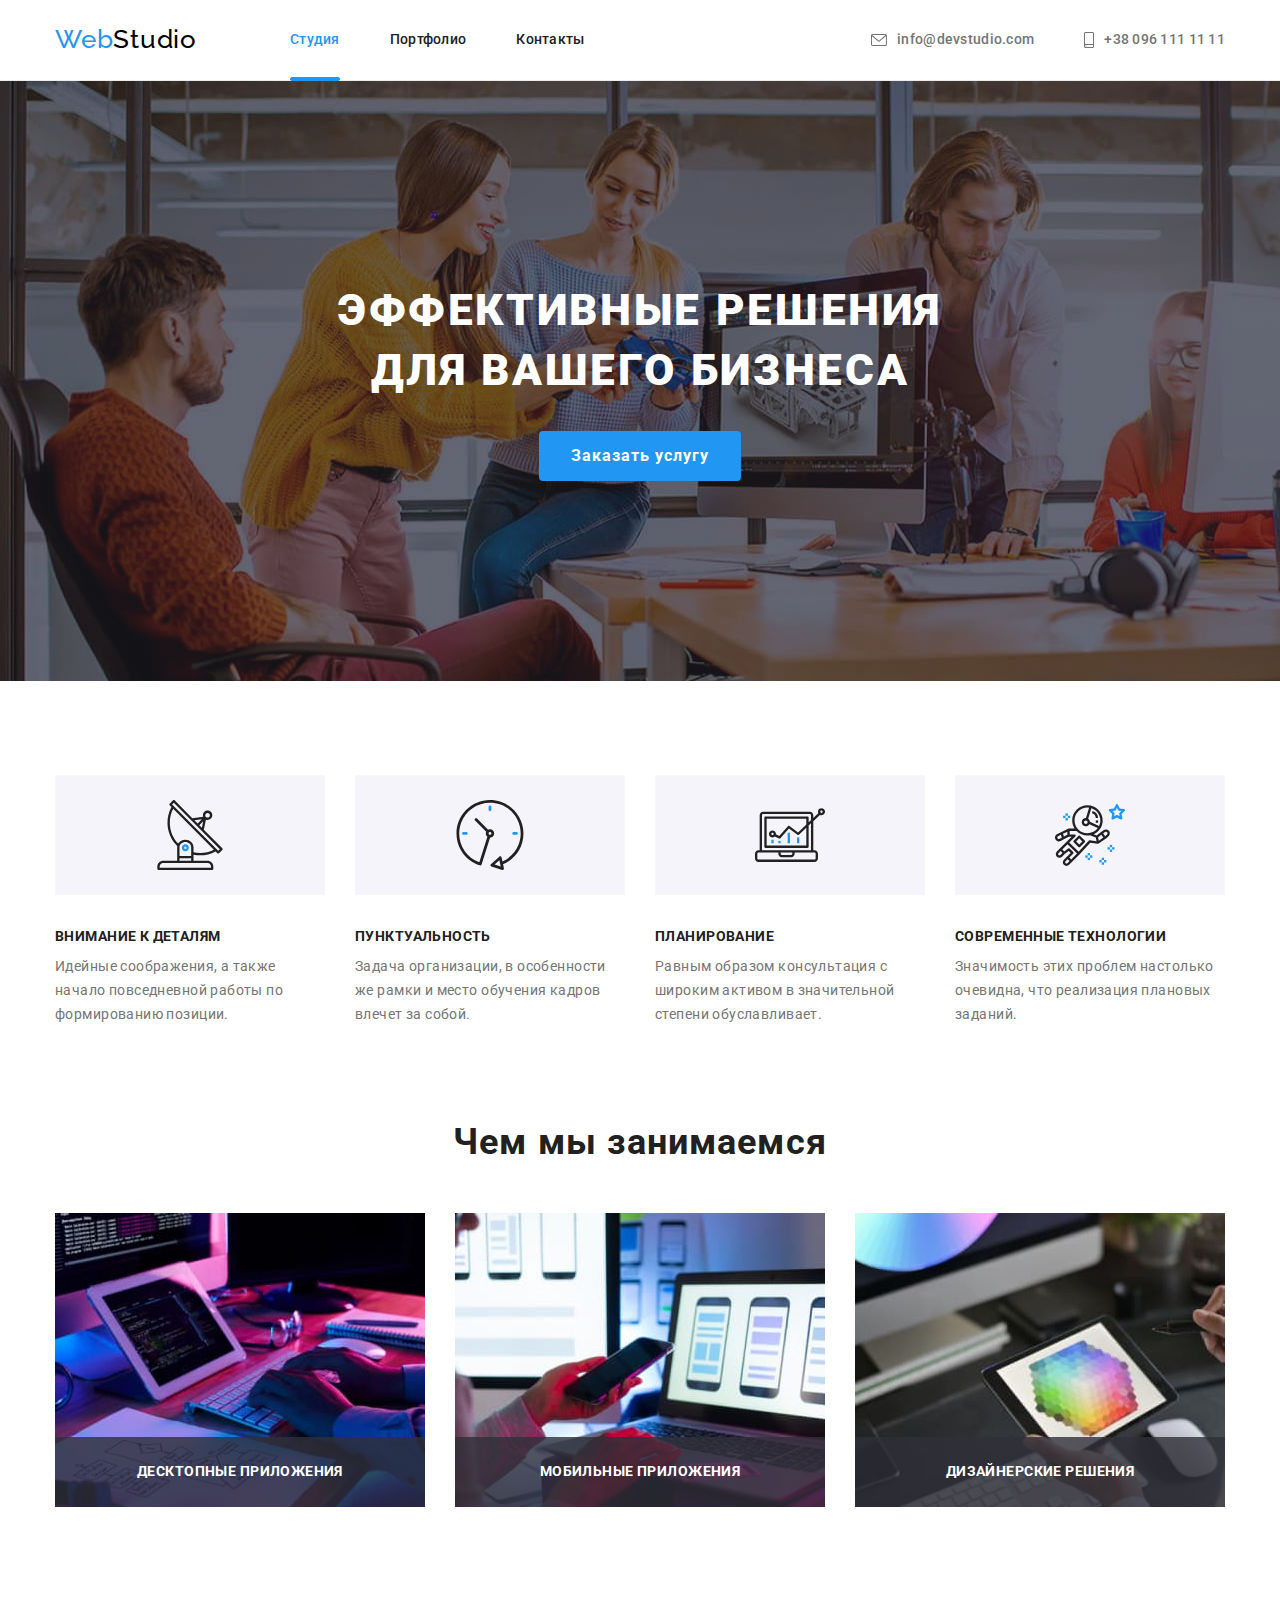
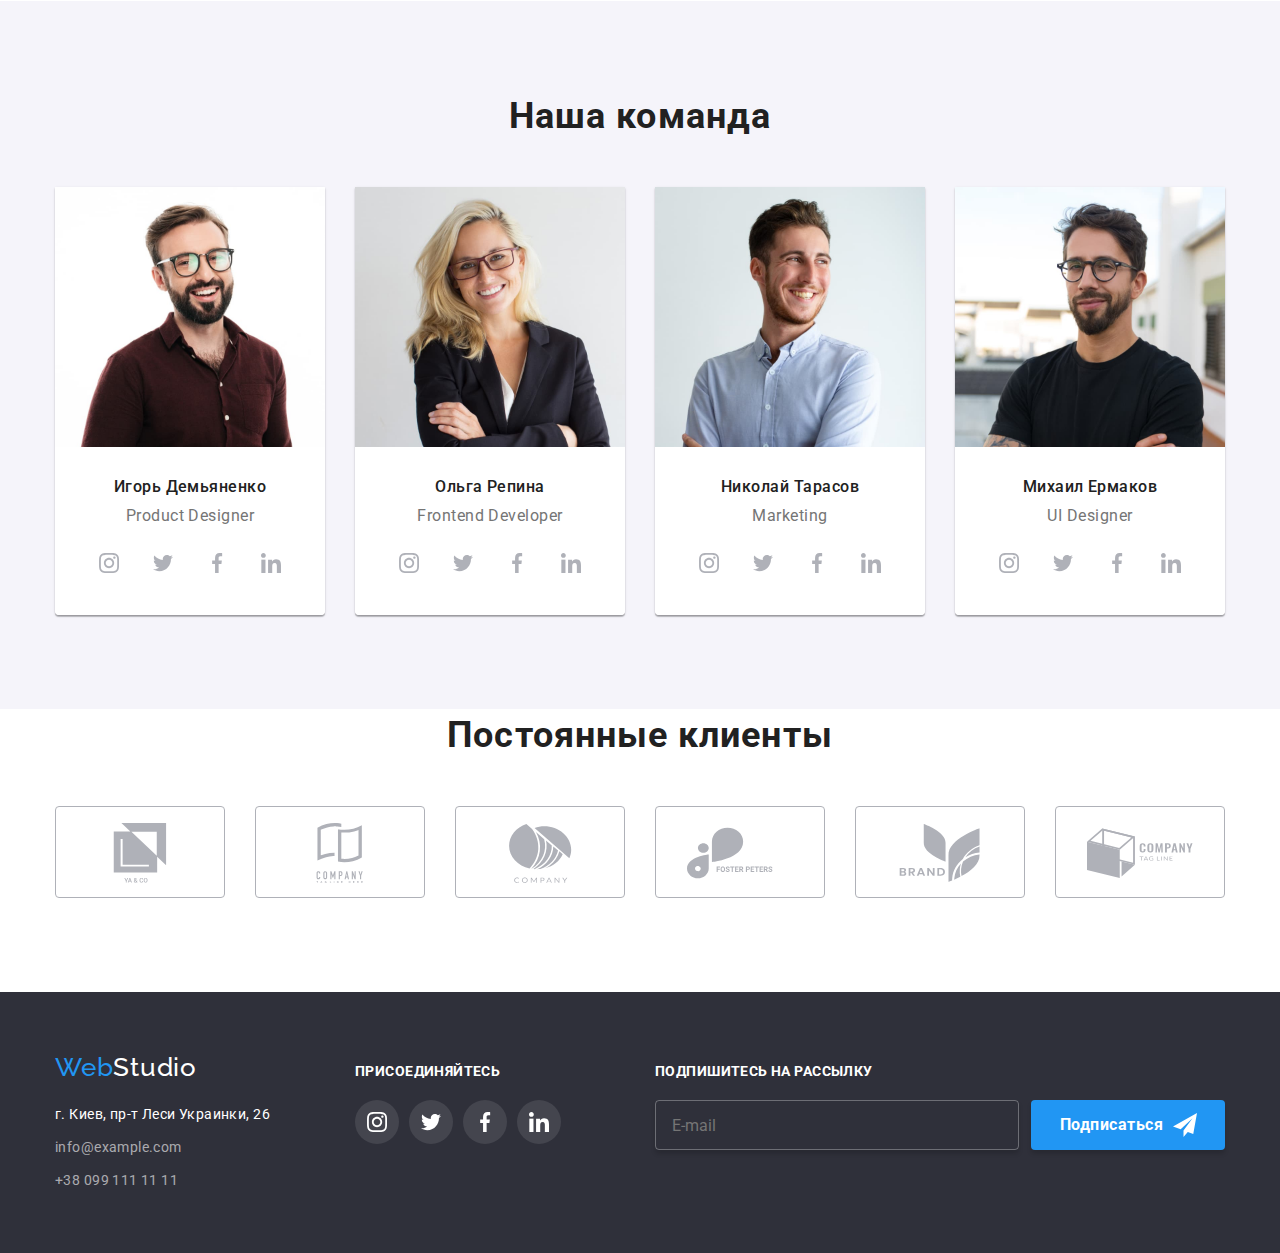
==== commit 5c17bc88: "Полностью перенёс стили в сасс, исправил ошибки 6 дз" ====
--- a/index.html
+++ b/index.html
@@ -11,7 +11,6 @@
     <link href="https://fonts.googleapis.com/css2?family=Raleway:wght@700&family=Roboto:wght@400;500;700;900&display=swap"
         rel="stylesheet">
 <link rel="stylesheet" href="https://cdnjs.cloudflare.com/ajax/libs/modern-normalize/1.1.0/modern-normalize.css">
-        <link rel="stylesheet" href="./css/styles.css" />
         <link rel="stylesheet" href="./css/main.min.css" />
 
 </head>
--- a/css/main.min.css
+++ b/css/main.min.css
@@ -1,2 +1,2 @@
-:root{--header-bgc: #ffffff;--footer-bgc: #2f303a;--primary-bgc: #e5e5e5;--secondary-bgc: #f5f4fa;--primary-text-color: #212121;--secondary-text-color: #757575;--accent-colour: #2196f3;--secondary-white-color: rgba(255, 255, 255, 0.6);--primary-white-color: #ffffff;--primary-black-color: #000000;--adress-color: rgba(255, 255, 255, 0.6);--accent-secondary-color: #188ce8;--work-list-set-gap: 30px;--header-border-color: #ececec;--social-link-team-color: #afb1b8;--label-bg-color: rgba(47, 48, 58, 0.8);--works-overlay-color: rgba(33, 150, 243, 0.9);--backdrop-bg-color: rgba(0, 0, 0, 0.2)}img{display:block}p:last-child{margin-bottom:0}.list{list-style-type:none;padding-left:0;margin-top:0;margin-bottom:0}body{background-color:var(--primary-white-color);color:var(--primary-text-color);font-family:Roboto, sans-serif}.link{color:var(--primary-text-color);text-decoration:none}.link-anim:hover,.link-anim:focus{color:var(--accent-colour)}.link-anim{transition-property:color;transition-duration:250ms;transition-timing-function:cubic-bezier(0.4, 0, 0.2, 1)}.section{padding-top:94px;padding-bottom:94px}.container{width:1200px;padding-left:15px;padding-right:15px;margin-left:auto;margin-right:auto}.backdrop{background-color:var(--backdrop-bg-color);position:fixed;top:0;left:0;z-index:100;width:100%;height:100%;opacity:1;visibility:visible;pointer-events:auto;transition:opacity 500ms cubic-bezier(0.4, 0, 0.2, 1),visibility 500ms cubic-bezier(0.4, 0, 0.2, 1)}.backdrop.is-hidden{opacity:0;visibility:hidden;pointer-events:none}.modal-window{background-color:var(--primary-white-color);position:absolute;top:50%;left:50%;transform:translate(-50%, -50%);min-width:528px;min-height:580px}.modal-title{color:var(--primary-text-color);font-weight:700;font-size:20px;line-height:1.15;text-align:center;letter-spacing:0.03em;margin-top:0;margin-bottom:12px}.modal-form{display:flex;flex-direction:column;padding:40px}.modal-form-icon{position:absolute;width:18px;height:18px;top:50%;left:12px;transform:translateY(-50%)}.modal-form-box{display:block;position:relative}.input-form{padding-left:42px;padding-top:12px;padding-bottom:12px;width:100%;border:1px solid rgba(33,33,33,0.2);border-radius:4px;margin-top:4px}.input-form:focus{border-color:var(--accent-colour)}.input-form:focus+.modal-form-icon{fill:var(--accent-colour)}.modal-form-label{color:var(--secondary-text-color);font-size:12px;line-height:1.16;letter-spacing:0.01em;margin-top:4px;margin-bottom:10px}.modal-textarea.input-form{resize:none;height:120px;margin-top:4px;padding-left:16px}.modal-textarea:focus{border-color:var(--accent-colour)}.checkbox-label{color:var(--secondary-text-color);display:flex;justify-content:center;align-items:center;font-size:12px;line-height:0.85;letter-spacing:0.03em;margin-top:20px}.checkbox-label::before{display:block;content:"";cursor:pointer;border:2px solid var(--primary-text-color);border-radius:4px;width:16px;height:15px;margin-right:8px;transition-property:border-color, background-color;transition-duration:250ms;transition-timing-function:cubic-bezier(0.4, 0, 0.2, 1)}.modal-check{bottom:120px;left:90px}.modal-check:checked+.checkbox-label::before{border-color:transparent;background-color:var(--accent-colour);background-image:url(../images/bg-images/check-icon.svg);background-repeat:no-repeat}.checkbox-icon{position:absolute;width:11px;height:8px;opacity:0;transform:translateX(-50%)}.modal-form-link{color:var(--accent-colour)}.close-button{background-color:transparent;padding:0;position:absolute;top:8px;right:8px;width:30px;height:30px;border:1px solid rgba(0,0,0,0.1);border-radius:50%;cursor:pointer}.close-button-icon{fill:var(--primary-black-color);width:18px;height:18px;margin-top:6px}.close-button:hover .close-button-icon,.close-button:focus .close-button-icon{fill:var(--accent-colour)}.modal-form-submit{color:var(--primary-white-color);background-color:var(--accent-colour);font-weight:700;font-size:16px;line-height:1.87;border:none;box-shadow:0px 4px 4px rgba(0,0,0,0.15);border-radius:4px;display:flex;align-items:center;justify-content:center;letter-spacing:0.06em;padding-top:10px;padding-bottom:10px;padding-left:56px;padding-right:56px;margin-left:auto;margin-right:auto;margin-top:30px;transition:background-color 250ms cubic-bezier(0.4, 0, 0.2, 1)}.modal-form-submit:hover,.modal-form-submit:focus{background-color:var(--accent-secondary-color)}.section-title{font-weight:700;font-size:36px;line-height:1.17;letter-spacing:0.03em;text-align:center;margin-top:0;margin-bottom:50px}.thumb{position:relative;overflow:hidden}.accent{color:var(--accent-colour)}.title{font-weight:700;font-size:36px;line-height:1.17;letter-spacing:0.03em;margin-top:0;margin-bottom:50px}.header{background-color:var(--primary-white-color);border-bottom:1px solid var(--header-border-color);font-weight:500;font-size:14px;line-height:1.14;letter-spacing:0.02em;padding-top:24px;padding-bottom:25px}.container.header-container{display:flex;align-items:center}.logo{color:var(--primary-black-color);text-decoration:none;font-family:Raleway;font-weight:500;font-size:26px;line-height:1.2;letter-spacing:0.03em;transition-property:color;transition-duration:250ms;transition-timing-function:cubic-bezier(0.4, 0, 0.2, 1)}.logo:hover,.logo:focus{color:var(--accent-colour)}.nav{display:flex;align-items:center}.site-nav{display:flex;margin-left:93px}.nav-item:not(:first-child){margin-left:50px}.contacts{display:flex;margin-left:auto}.contacts-item .link{display:flex}.contact-icon{fill:var(--secondary-text-color);margin-right:10px}.contacts-item .link:hover .contact-icon,.contacts-item .link:focus .contact-icon{fill:var(--accent-colour)}.mail-icon{margin:auto;margin-right:10px;width:16px;height:12px;transition-property:fill;transition-duration:250ms;transition-timing-function:cubic-bezier(0.4, 0, 0.2, 1)}.tel-icon{width:10px;height:16px;transition-property:fill;transition-duration:250ms;transition-timing-function:cubic-bezier(0.4, 0, 0.2, 1)}.site-nav .link.current{color:var(--accent-colour)}.nav-item.current{position:relative}.site-nav .link.current::after{display:block;position:absolute;bottom:-33px;content:"";background-color:var(--accent-colour);width:100%;height:4px;border-radius:2px;border:1px solid var(--accent-colour)}.contacts-item:not(:first-child){margin-left:50px}.contacts .link{color:var(--secondary-text-color)}.contacts .link:hover,.contacts .link:focus{color:var(--accent-colour)}.footer{background-color:var(--footer-bgc);padding-top:60px;padding-bottom:60px}.footer .logo{color:var(--primary-white-color);text-decoration:none;font-family:Raleway;font-weight:500;font-size:26px;line-height:1.2;letter-spacing:0.03em}.footer .logo:hover,.footer .logo:focus{color:var(--accent-colour)}.container.footer-box{display:flex;align-items:baseline;justify-content:space-between}.footer-left-side{flex-wrap:wrap;justify-content:space-between}.adress{margin-top:20px}.adress .text{color:var(--primary-white-color);margin-top:0;margin-bottom:9px;font-style:normal;font-weight:400;font-size:14px;line-height:1.7;letter-spacing:0.03em}.adress-link{color:var(--adress-color);font-style:normal;font-weight:400;font-size:14px;line-height:1.7;letter-spacing:0.03em}.adress-item:first-child{margin-bottom:9px}.adress-list .link:hover,.adress-list .link:focus{color:var(--accent-colour)}.social-links-title{color:var(--primary-white-color);font-size:14px;line-height:1.14;letter-spacing:0.03em;text-transform:uppercase;margin-top:0px;margin-bottom:20px}.footer-left-side{display:flex;width:calc((100% - 30px) / 2)}.footer-form{width:calc((100% - 30px) / 2)}.footer-links{display:inline-block;width:calc((100% - 30px) / 2)}.footer-links-list{display:flex}.footer-links-item:not(:first-child){margin-left:10px}.footer-left-side{display:flex;align-items:baseline}.email-form-text{color:var(--primary-white-color);margin-top:0;margin-bottom:20px;font-weight:700;font-size:14px;line-height:1.14;letter-spacing:0.03em;text-transform:uppercase}.email-form{display:flex}.email-input{padding-left:16px;flex-grow:1;height:50px;color:var(--primary-white-color);background-color:transparent;border:1px solid rgba(255,255,255,0.3);box-shadow:0px 4px 4px rgba(0,0,0,0.15);border-radius:4px}.send-icon{fill:var(--primary-white-color);width:24px;height:24px;margin-left:10px}.email-submit-button{display:inline-flex;align-items:center;color:var(--primary-white-color);background-color:var(--accent-colour);border:0px;box-shadow:0px 4px 4px rgba(0,0,0,0.15);border-radius:4px;cursor:pointer;margin-left:12px;padding-left:29px;padding-right:28px;font-style:normal;font-weight:700;font-size:16px;line-height:1.88;letter-spacing:0.03em;transition-property:background-color;transition-duration:250ms;transition-timing-function:cubic-bezier(0.4, 0, 0.2, 1)}.email-submit-button:hover,.email-submit-button:focus{color:var(--primary-white-color);background-color:var(--accent-secondary-color)}.social-links-icons.footer-icons{fill:var(--primary-white-color)}.footer-social-link{background-color:rgba(255,255,255,0.1);width:44px;height:44px;border-radius:50%;display:flex;justify-content:center;align-items:center;transition-property:background-color;transition-duration:250ms;transition-timing-function:cubic-bezier(0.4, 0, 0.2, 1)}.footer-social-link:hover,.footer-social-link:focus{background-color:var(--accent-colour)}.hero{background-color:#2f303a;background-image:linear-gradient(rgba(47,48,58,0.4), rgba(47,48,58,0.4)),url(../images/bg-images/hero-bg.jpg);background-repeat:no-repeat;background-size:cover;text-align:center;padding-top:200px;padding-bottom:200px}.container.hero-container{margin-left:auto;margin-right:auto;max-width:696px}.hero .title{color:var(--primary-white-color);margin-top:0;margin-bottom:30px;font-weight:900;font-size:44px;line-height:1.36;text-align:center;letter-spacing:0.06em;text-transform:uppercase}.hero .button{background-color:var(--accent-colour);color:var(--primary-white-color);border:0px;border-radius:4px;padding:10px 32px;cursor:pointer;font-family:inherit;font-weight:700;font-size:16px;line-height:1.88;letter-spacing:0.06em;transition-property:background-color;transition-duration:250ms;transition-timing-function:cubic-bezier(0.4, 0, 0.2, 1)}.hero .button:hover,.hero .button:focus{background-color:var(--accent-secondary-color)}.section.pros{padding-bottom:47px}.pros-list{margin-top:calc(-1 * var(--work-list-set-gap));margin-left:calc(-1 * var(--work-list-set-gap));display:flex;flex-wrap:wrap}.pros-icons{width:100%;height:120px;background-color:var(--secondary-bgc);padding:25px 100px;margin-bottom:30px}.pros-list-item{margin-top:var(--work-list-set-gap);margin-left:var(--work-list-set-gap);flex-basis:calc(100% / 4 - var(--work-list-set-gap))}.pros-list .title{margin-top:0;margin-bottom:10px;font-weight:700;font-size:14px;line-height:1.14;letter-spacing:0.03em;text-transform:uppercase}.pros-list .text{color:var(--secondary-text-color);font-size:14px;line-height:1.7;letter-spacing:0.03em;margin-top:0;margin-bottom:0}.section.job{padding-top:47px}.job-list{margin-top:calc(-1 * var(--work-list-set-gap));margin-left:calc(-1 * var(--work-list-set-gap));display:flex;flex-wrap:wrap}.job-list .item-list{margin-top:var(--work-list-set-gap);margin-left:var(--work-list-set-gap);flex-basis:calc(100% / 3 - var(--work-list-set-gap))}.job-list-label{color:var(--primary-white-color);background-color:var(--label-bg-color);font-weight:700;font-size:14px;line-height:1.14;text-align:center;letter-spacing:0.03em;text-transform:uppercase;width:100%;height:70px;position:absolute;bottom:0;margin:0;padding-top:27px}.section-team{background-color:var(--secondary-bgc);padding-top:94px;padding-bottom:94px}.team-list .title{font-weight:500;font-size:16px;line-height:1.19;letter-spacing:0.03em;text-align:center;margin-bottom:10px}.team-list{margin:auto;margin-top:calc(-1 * var(--work-list-set-gap));margin-left:calc(-1 * var(--work-list-set-gap));display:flex;flex-wrap:wrap}.team-item{box-shadow:0px 1px 3px rgba(0,0,0,0.12),0px 1px 1px rgba(0,0,0,0.14),0px 2px 1px rgba(0,0,0,0.2);border-radius:0px 0px 4px 4px;margin-top:var(--work-list-set-gap);margin-left:var(--work-list-set-gap);flex-basis:calc(100% / 4 - var(--work-list-set-gap))}.team-list .text{color:var(--secondary-text-color);font-size:16px;line-height:1.19;letter-spacing:0.03em;text-align:center;margin-top:0}.team-info{border-radius:0px 0px 4px 4px;padding-top:var(--work-list-set-gap);padding-bottom:var(--work-list-set-gap);background-color:var(--primary-white-color)}.team-social-link{width:44px;height:44px;padding:12px;border-radius:50%;transition-property:background-color;transition-duration:250ms;transition-timing-function:cubic-bezier(0.4, 0, 0.2, 1)}.social-links{display:flex;justify-content:center;align-content:center}.social-links-icons{fill:var(--social-link-team-color);width:20px;height:20px;transition-property:fill;transition-duration:250ms;transition-timing-function:cubic-bezier(0.4, 0, 0.2, 1)}.team-social-link:hover,.team-social-link:focus{background-color:var(--accent-colour)}.team-social-link:focus .social-links-icons,.team-social-link:hover .social-links-icons{fill:var(--primary-white-color)}.social-links-item{display:flex;justify-content:center;align-content:center}.social-links-item:not(:first-child){margin-left:10px}.visually-hidden{position:absolute !important;clip:rect(1px 1px 1px 1px);clip:rect(1px, 1px, 1px, 1px);padding:0 !important;border:0 !important;height:1px !important;width:1px !important;overflow:hidden}
+:root{--header-bgc: #ffffff;--footer-bgc: #2f303a;--primary-bgc: #e5e5e5;--secondary-bgc: #f5f4fa;--primary-text-color: #212121;--secondary-text-color: #757575;--accent-colour: #2196f3;--secondary-white-color: rgba(255, 255, 255, 0.6);--primary-white-color: #ffffff;--primary-black-color: #000000;--adress-color: rgba(255, 255, 255, 0.6);--accent-secondary-color: #188ce8;--work-list-set-gap: 30px;--header-border-color: #ececec;--social-link-team-color: #afb1b8;--label-bg-color: rgba(47, 48, 58, 0.8);--works-overlay-color: rgba(33, 150, 243, 0.9);--backdrop-bg-color: rgba(0, 0, 0, 0.2)}img{display:block}p:last-child{margin-bottom:0}.list{list-style-type:none;padding-left:0;margin-top:0;margin-bottom:0}body{background-color:var(--primary-white-color);color:var(--primary-text-color);font-family:Roboto, sans-serif}.link{color:var(--primary-text-color);text-decoration:none}.link-anim:hover,.link-anim:focus{color:var(--accent-colour)}.link-anim{transition-property:color;transition-duration:250ms;transition-timing-function:cubic-bezier(0.4, 0, 0.2, 1)}.section{padding-top:94px;padding-bottom:94px}.container{width:1200px;padding-left:15px;padding-right:15px;margin-left:auto;margin-right:auto}.backdrop{background-color:var(--backdrop-bg-color);position:fixed;top:0;left:0;z-index:100;width:100%;height:100%;opacity:1;visibility:visible;pointer-events:auto;transition:opacity 500ms cubic-bezier(0.4, 0, 0.2, 1),visibility 500ms cubic-bezier(0.4, 0, 0.2, 1)}.backdrop.is-hidden{opacity:0;visibility:hidden;pointer-events:none}.modal-window{background-color:var(--primary-white-color);position:absolute;top:50%;left:50%;transform:translate(-50%, -50%);min-width:528px;min-height:580px}.modal-title{color:var(--primary-text-color);font-weight:700;font-size:20px;line-height:1.15;text-align:center;letter-spacing:0.03em;margin-top:0;margin-bottom:12px}.modal-form{display:flex;flex-direction:column;padding:40px}.modal-form-icon{position:absolute;width:18px;height:18px;top:50%;left:12px;transform:translateY(-50%)}.modal-form-box{display:block;position:relative}.input-form{padding-left:42px;padding-top:12px;padding-bottom:12px;width:100%;border:1px solid rgba(33,33,33,0.2);border-radius:4px;margin-top:4px}.input-form:focus{border-color:var(--accent-colour)}.input-form:focus+.modal-form-icon{fill:var(--accent-colour)}.modal-form-label{color:var(--secondary-text-color);font-size:12px;line-height:1.16;letter-spacing:0.01em;margin-top:4px;margin-bottom:10px}.modal-textarea.input-form{resize:none;height:120px;margin-top:4px;padding-left:16px}.modal-textarea:focus{border-color:var(--accent-colour)}.checkbox-label{color:var(--secondary-text-color);display:flex;justify-content:center;align-items:center;font-size:12px;line-height:0.85;letter-spacing:0.03em;margin-top:20px}.checkbox-label::before{display:block;content:"";cursor:pointer;border:2px solid var(--primary-text-color);border-radius:4px;width:16px;height:15px;margin-right:8px;transition-property:border-color, background-color;transition-duration:250ms;transition-timing-function:cubic-bezier(0.4, 0, 0.2, 1)}.modal-check{bottom:120px;left:90px}.modal-check:checked+.checkbox-label::before{border-color:transparent;background-color:var(--accent-colour);background-image:url(../images/bg-images/check-icon.svg);background-repeat:no-repeat}.checkbox-icon{position:absolute;width:11px;height:8px;opacity:0;transform:translateX(-50%)}.modal-form-link{color:var(--accent-colour)}.close-button{background-color:transparent;padding:0;position:absolute;top:8px;right:8px;width:30px;height:30px;border:1px solid rgba(0,0,0,0.1);border-radius:50%;cursor:pointer}.close-button-icon{fill:var(--primary-black-color);width:18px;height:18px;margin-top:6px}.close-button:hover .close-button-icon,.close-button:focus .close-button-icon{fill:var(--accent-colour)}.modal-form-submit{color:var(--primary-white-color);background-color:var(--accent-colour);font-weight:700;font-size:16px;line-height:1.87;border:none;box-shadow:0px 4px 4px rgba(0,0,0,0.15);border-radius:4px;display:flex;align-items:center;justify-content:center;letter-spacing:0.06em;padding-top:10px;padding-bottom:10px;padding-left:56px;padding-right:56px;margin-left:auto;margin-right:auto;margin-top:30px;transition:background-color 250ms cubic-bezier(0.4, 0, 0.2, 1)}.modal-form-submit:hover,.modal-form-submit:focus{background-color:var(--accent-secondary-color)}.section-title{font-weight:700;font-size:36px;line-height:1.17;letter-spacing:0.03em;text-align:center;margin-top:0;margin-bottom:50px}.thumb{position:relative;overflow:hidden}.logo{color:var(--primary-black-color);text-decoration:none;font-family:Raleway;font-weight:500;font-size:26px;line-height:1.2;letter-spacing:0.03em;transition-property:color;transition-duration:250ms;transition-timing-function:cubic-bezier(0.4, 0, 0.2, 1)}.logo:hover,.logo:focus{color:var(--accent-colour)}.accent{color:var(--accent-colour)}.title{font-weight:700;font-size:36px;line-height:1.17;letter-spacing:0.03em;margin-top:0;margin-bottom:50px}.header{background-color:var(--primary-white-color);border-bottom:1px solid var(--header-border-color);font-weight:500;font-size:14px;line-height:1.14;letter-spacing:0.02em;padding-top:24px;padding-bottom:25px}.container.header-container{display:flex;align-items:center}.nav{display:flex;align-items:center}.site-nav{display:flex;margin-left:93px}.nav-item:not(:first-child){margin-left:50px}.contacts{display:flex;margin-left:auto}.contacts-item .link{display:flex}.contact-icon{fill:var(--secondary-text-color);margin-right:10px}.contacts-item .link:hover .contact-icon,.contacts-item .link:focus .contact-icon{fill:var(--accent-colour)}.mail-icon{margin:auto;margin-right:10px;width:16px;height:12px;transition-property:fill;transition-duration:250ms;transition-timing-function:cubic-bezier(0.4, 0, 0.2, 1)}.tel-icon{width:10px;height:16px;transition-property:fill;transition-duration:250ms;transition-timing-function:cubic-bezier(0.4, 0, 0.2, 1)}.site-nav .link.current{color:var(--accent-colour)}.nav-item.current{position:relative}.site-nav .link.current::after{display:block;position:absolute;bottom:-33px;content:"";background-color:var(--accent-colour);width:100%;height:4px;border-radius:2px;border:1px solid var(--accent-colour)}.contacts-item:not(:first-child){margin-left:50px}.contacts .link{color:var(--secondary-text-color)}.contacts .link:hover,.contacts .link:focus{color:var(--accent-colour)}.footer{background-color:var(--footer-bgc);padding-top:60px;padding-bottom:60px}.footer .logo{color:var(--primary-white-color);text-decoration:none;font-family:Raleway;font-weight:500;font-size:26px;line-height:1.2;letter-spacing:0.03em}.footer .logo:hover,.footer .logo:focus{color:var(--accent-colour)}.container.footer-box{display:flex;align-items:baseline;justify-content:space-between}.footer-left-side{flex-wrap:wrap;justify-content:space-between}.adress{margin-top:20px}.adress .text{color:var(--primary-white-color);margin-top:0;margin-bottom:9px;font-style:normal;font-weight:400;font-size:14px;line-height:1.7;letter-spacing:0.03em}.adress-link{color:var(--adress-color);font-style:normal;font-weight:400;font-size:14px;line-height:1.7;letter-spacing:0.03em}.adress-item:first-child{margin-bottom:9px}.adress-list .link:hover,.adress-list .link:focus{color:var(--accent-colour)}.social-links-title{color:var(--primary-white-color);font-size:14px;line-height:1.14;letter-spacing:0.03em;text-transform:uppercase;margin-top:0px;margin-bottom:20px}.footer-left-side{display:flex;width:calc((100% - 30px) / 2)}.footer-form{width:calc((100% - 30px) / 2)}.footer-links{display:inline-block;width:calc((100% - 30px) / 2)}.footer-links-list{display:flex}.footer-links-item:not(:first-child){margin-left:10px}.footer-left-side{display:flex;align-items:baseline}.email-form-text{color:var(--primary-white-color);margin-top:0;margin-bottom:20px;font-weight:700;font-size:14px;line-height:1.14;letter-spacing:0.03em;text-transform:uppercase}.email-form{display:flex}.email-input{padding-left:16px;flex-grow:1;height:50px;color:var(--primary-white-color);background-color:transparent;border:1px solid rgba(255,255,255,0.3);box-shadow:0px 4px 4px rgba(0,0,0,0.15);border-radius:4px}.send-icon{fill:var(--primary-white-color);width:24px;height:24px;margin-left:10px}.email-submit-button{display:inline-flex;align-items:center;color:var(--primary-white-color);background-color:var(--accent-colour);border:0px;box-shadow:0px 4px 4px rgba(0,0,0,0.15);border-radius:4px;cursor:pointer;margin-left:12px;padding-left:29px;padding-right:28px;font-style:normal;font-weight:700;font-size:16px;line-height:1.88;letter-spacing:0.03em;transition-property:background-color;transition-duration:250ms;transition-timing-function:cubic-bezier(0.4, 0, 0.2, 1)}.email-submit-button:hover,.email-submit-button:focus{color:var(--primary-white-color);background-color:var(--accent-secondary-color)}.social-links-icons.footer-icons{fill:var(--primary-white-color)}.footer-social-link{background-color:rgba(255,255,255,0.1);width:44px;height:44px;border-radius:50%;display:flex;justify-content:center;align-items:center;transition-property:background-color;transition-duration:250ms;transition-timing-function:cubic-bezier(0.4, 0, 0.2, 1)}.footer-social-link:hover,.footer-social-link:focus{background-color:var(--accent-colour)}.hero{background-color:#2f303a;background-image:linear-gradient(rgba(47,48,58,0.4), rgba(47,48,58,0.4)),url(../images/bg-images/hero-bg.jpg);background-repeat:no-repeat;background-size:cover;text-align:center;padding-top:200px;padding-bottom:200px}.container.hero-container{margin-left:auto;margin-right:auto;max-width:696px}.hero .title{color:var(--primary-white-color);margin-top:0;margin-bottom:30px;font-weight:900;font-size:44px;line-height:1.36;text-align:center;letter-spacing:0.06em;text-transform:uppercase}.hero .button{background-color:var(--accent-colour);color:var(--primary-white-color);border:0px;border-radius:4px;padding:10px 32px;cursor:pointer;font-family:inherit;font-weight:700;font-size:16px;line-height:1.88;letter-spacing:0.06em;transition-property:background-color;transition-duration:250ms;transition-timing-function:cubic-bezier(0.4, 0, 0.2, 1)}.hero .button:hover,.hero .button:focus{background-color:var(--accent-secondary-color)}.section.pros{padding-bottom:47px}.pros-list{margin-top:calc(-1 * var(--work-list-set-gap));margin-left:calc(-1 * var(--work-list-set-gap));display:flex;flex-wrap:wrap}.pros-icons{width:100%;height:120px;background-color:var(--secondary-bgc);padding:25px 100px;margin-bottom:30px}.pros-list-item{margin-top:var(--work-list-set-gap);margin-left:var(--work-list-set-gap);flex-basis:calc(100% / 4 - var(--work-list-set-gap))}.pros-list .title{margin-top:0;margin-bottom:10px;font-weight:700;font-size:14px;line-height:1.14;letter-spacing:0.03em;text-transform:uppercase}.pros-list .text{color:var(--secondary-text-color);font-size:14px;line-height:1.7;letter-spacing:0.03em;margin-top:0;margin-bottom:0}.section.job{padding-top:47px}.job-list{margin-top:calc(-1 * var(--work-list-set-gap));margin-left:calc(-1 * var(--work-list-set-gap));display:flex;flex-wrap:wrap}.job-list .item-list{margin-top:var(--work-list-set-gap);margin-left:var(--work-list-set-gap);flex-basis:calc(100% / 3 - var(--work-list-set-gap))}.job-list-label{color:var(--primary-white-color);background-color:var(--label-bg-color);font-weight:700;font-size:14px;line-height:1.14;text-align:center;letter-spacing:0.03em;text-transform:uppercase;width:100%;height:70px;position:absolute;bottom:0;margin:0;padding-top:27px}.section-team{background-color:var(--secondary-bgc);padding-top:94px;padding-bottom:94px}.team-list .title{font-weight:500;font-size:16px;line-height:1.19;letter-spacing:0.03em;text-align:center;margin-bottom:10px}.team-list{margin:auto;margin-top:calc(-1 * var(--work-list-set-gap));margin-left:calc(-1 * var(--work-list-set-gap));display:flex;flex-wrap:wrap}.team-item{box-shadow:0px 1px 3px rgba(0,0,0,0.12),0px 1px 1px rgba(0,0,0,0.14),0px 2px 1px rgba(0,0,0,0.2);border-radius:0px 0px 4px 4px;margin-top:var(--work-list-set-gap);margin-left:var(--work-list-set-gap);flex-basis:calc(100% / 4 - var(--work-list-set-gap))}.team-list .text{color:var(--secondary-text-color);font-size:16px;line-height:1.19;letter-spacing:0.03em;text-align:center;margin-top:0}.team-info{border-radius:0px 0px 4px 4px;padding-top:var(--work-list-set-gap);padding-bottom:var(--work-list-set-gap);background-color:var(--primary-white-color)}.team-social-link{width:44px;height:44px;padding:12px;border-radius:50%;transition-property:background-color;transition-duration:250ms;transition-timing-function:cubic-bezier(0.4, 0, 0.2, 1)}.social-links{display:flex;justify-content:center;align-content:center}.social-links-icons{fill:var(--social-link-team-color);width:20px;height:20px;transition-property:fill;transition-duration:250ms;transition-timing-function:cubic-bezier(0.4, 0, 0.2, 1)}.team-social-link:hover,.team-social-link:focus{background-color:var(--accent-colour)}.team-social-link:focus .social-links-icons,.team-social-link:hover .social-links-icons{fill:var(--primary-white-color)}.social-links-item{display:flex;justify-content:center;align-content:center}.social-links-item:not(:first-child){margin-left:10px}.work-list{margin:auto;margin-top:calc(-1 * var(--work-list-set-gap));margin-left:calc(-1 * var(--work-list-set-gap));display:flex;flex-wrap:wrap}.work-link{display:block;transition-property:box-shadow;transition-duration:250ms;transition-timing-function:cubic-bezier(0.4, 0, 0.2, 1)}.work-link:hover,.work-link:focus{box-shadow:0px 1px 1px rgba(0,0,0,0.12),0px 4px 4px rgba(0,0,0,0.06),1px 4px 6px rgba(0,0,0,0.16)}.work-list .item{margin-top:var(--work-list-set-gap);margin-left:var(--work-list-set-gap);flex-basis:calc(100% / 3 - var(--work-list-set-gap))}.work-list .title{color:var(--primary-text-color);font-weight:700;font-size:18px;line-height:2;letter-spacing:0.06em;margin:0}.work-list .text{color:var(--secondary-text-color);font-size:16px;line-height:1.88;letter-spacing:0.03em;margin:0}.work-info{border:1px solid #eeeeee;border-top:1px solid rgba(255,255,255,0);padding:20px 24px}.overlay-text{color:var(--primary-white-color);margin:0;font-size:18px;line-height:1.55;letter-spacing:0.03em}.works-overlay{width:100%;height:100%;padding:63px 24px;background-color:var(--works-overlay-color);position:absolute;bottom:0;transform:translateY(100%);transition-property:transform;transition-duration:250ms;transition-timing-function:cubic-bezier(0.4, 0, 0.2, 1)}.work-link:focus .works-overlay,.work-link:hover .works-overlay{transform:translateY(0)}.button-list{display:flex;justify-content:center;margin-bottom:50px}.filt-button{color:var(--primary-text-color);background-color:var(--secondary-bgc);border-radius:4px;padding:6px 22px;border:0px;cursor:pointer;font-family:Roboto;font-weight:500;font-size:16px;line-height:1.6;text-align:center;letter-spacing:0.03em;transition-property:color, background-color, box-shadow;transition-duration:250ms;transition-timing-function:cubic-bezier(0.4, 0, 0.2, 1)}.filt-button-item:not(:first-child){margin-left:8px}.filt-button:hover,.filt-button:focus{box-shadow:0px 3px 1px rgba(0,0,0,0.1),0px 1px 2px rgba(0,0,0,0.08),0px 2px 2px rgba(0,0,0,0.12);background-color:var(--accent-colour);color:var(--primary-white-color)}.section.companies{padding-top:5px}.companies-list{display:flex;flex-wrap:wrap;margin-top:calc(-1 * var(--work-list-set-gap));margin-left:calc(-1 * var(--work-list-set-gap))}.companies-icons{fill:var(--social-link-team-color);width:106px;height:60px;transition-property:fill;transition-duration:250ms;transition-timing-function:cubic-bezier(0.4, 0, 0.2, 1)}.companies-link{border:1px solid var(--social-link-team-color);border-radius:4px;width:100%;height:92px;display:flex;justify-content:center;align-content:center;padding-top:16px;padding-bottom:16px;transition-property:border;transition-duration:250ms;transition-timing-function:cubic-bezier(0.4, 0, 0.2, 1)}.companies-link:hover,.companies-link:focus{border:1px solid var(--accent-colour);border-radius:4px}.companies-link:hover .companies-icons,.companies-link:focus .companies-icons{fill:var(--accent-colour)}.companies-list-item{margin-top:var(--work-list-set-gap);margin-left:var(--work-list-set-gap);flex-basis:calc(100% / 6 - var(--work-list-set-gap))}.visually-hidden{position:absolute !important;clip:rect(1px 1px 1px 1px);clip:rect(1px, 1px, 1px, 1px);padding:0 !important;border:0 !important;height:1px !important;width:1px !important;overflow:hidden}
 /*# sourceMappingURL=main.min.css.map */